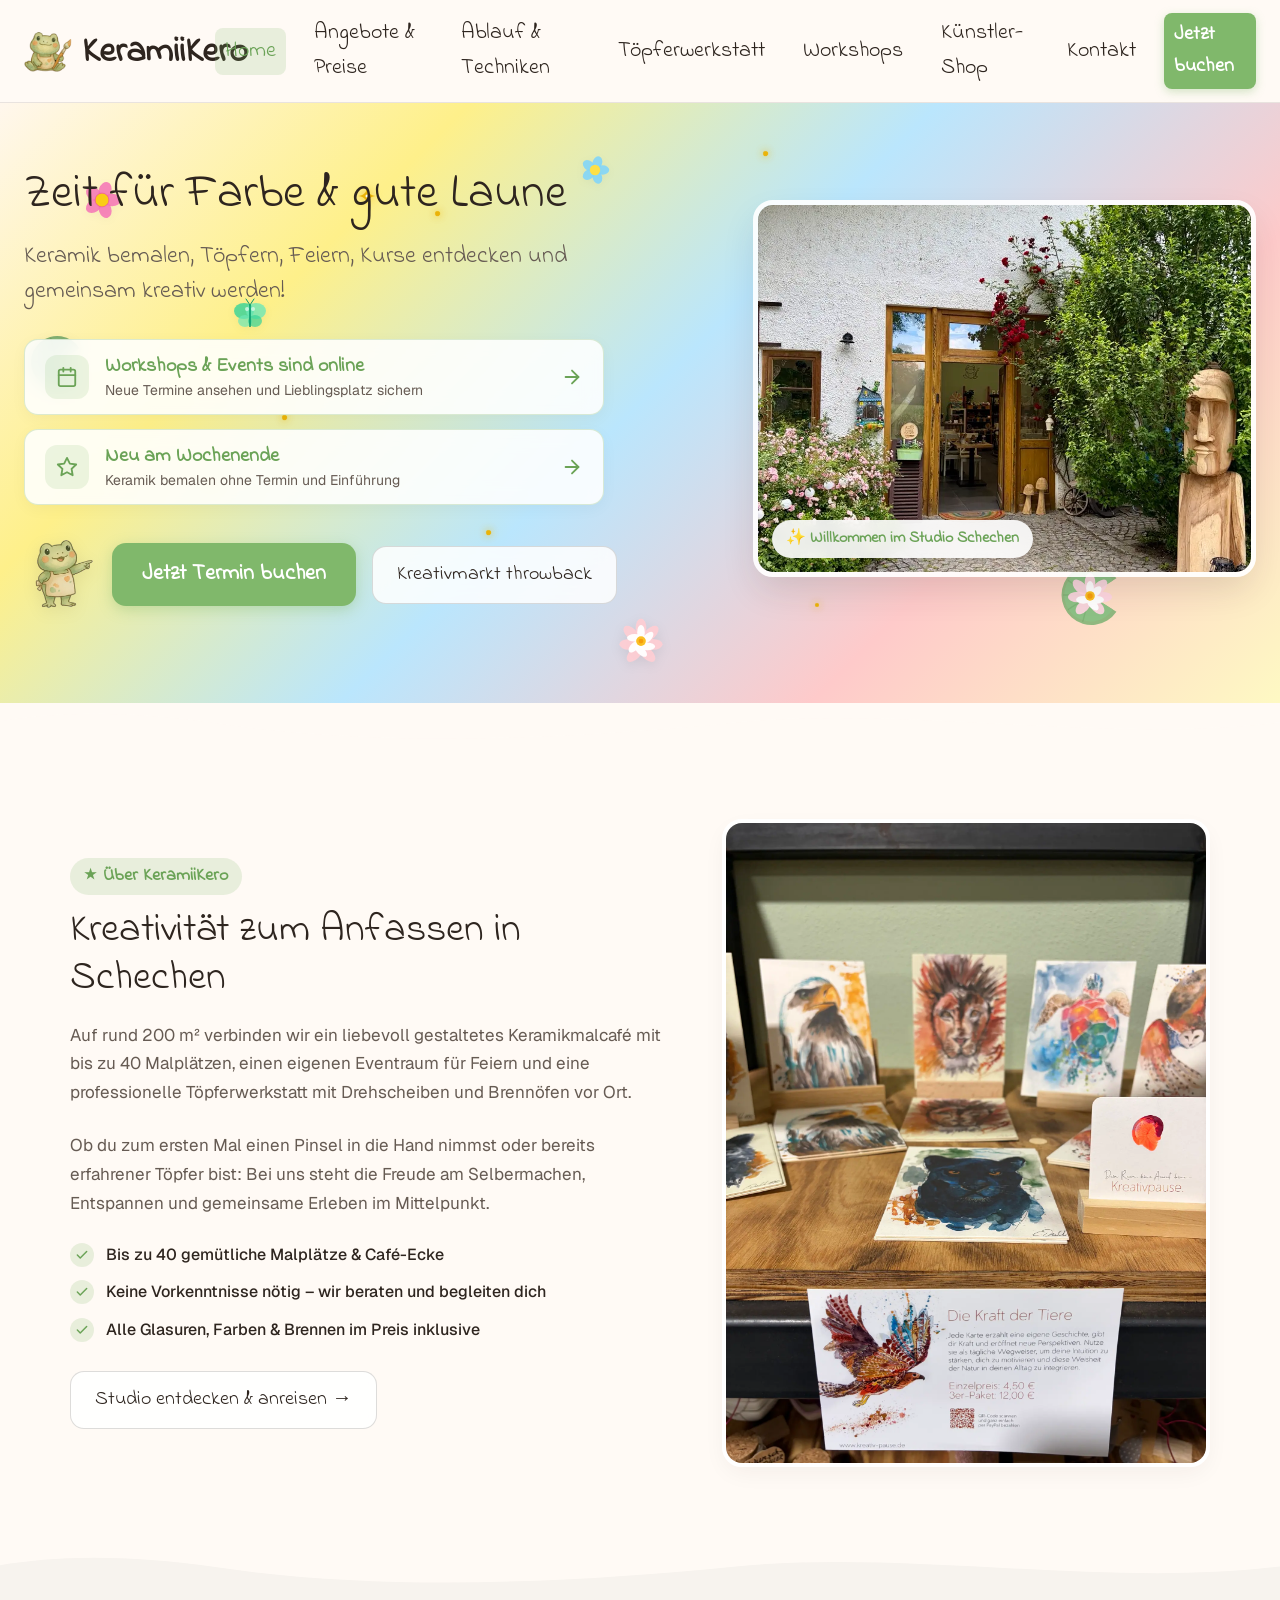
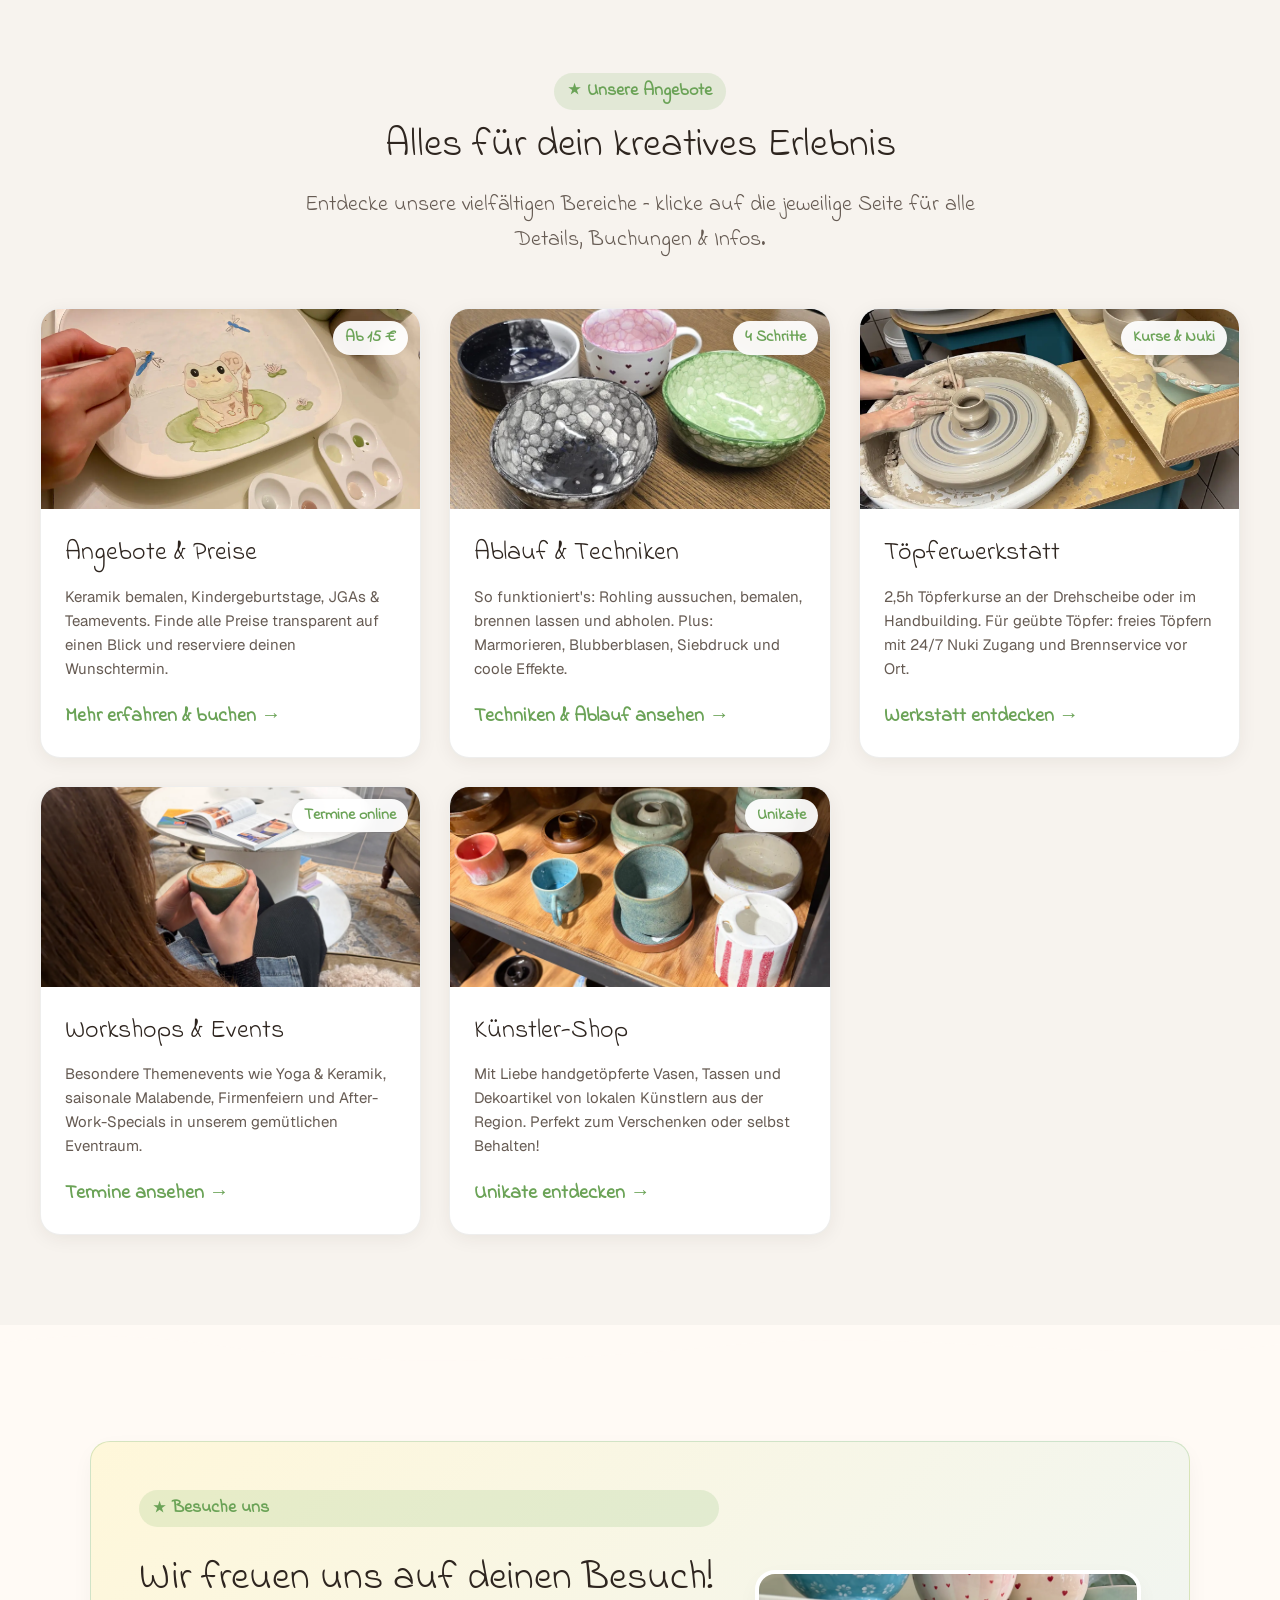
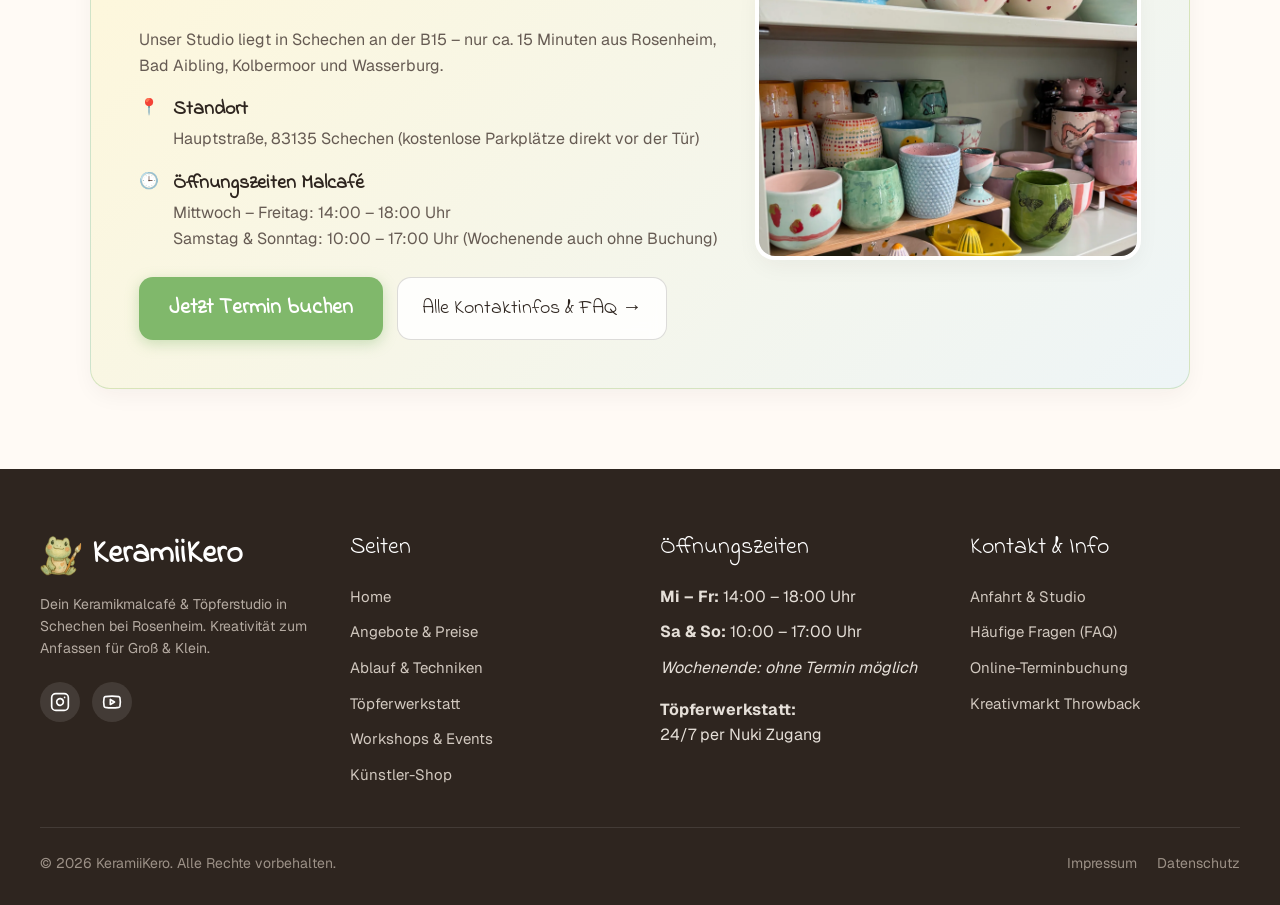
==== index.html @ 147d9516 "Initial KeramiiKero website" ====
<!DOCTYPE html>
<html lang="de">

<head>
    <meta charset="UTF-8">
    <meta name="viewport" content="width=device-width, initial-scale=1.0">
    <meta name="description"
        content="KeramiiKero in Schechen bei Rosenheim - Dein kreatives Keramikmalcafé & Töpferstudio. Keramik bemalen, Töpferkurse an der Drehscheibe, Feiern und Workshops.">
    <title>KeramiiKero | Keramik bemalen & Töpfern in Schechen</title>
    <link rel="stylesheet" href="css/keramiikero.css">
    <link rel="icon" href="images/kero-logo-final.webp" type="image/webp">
</head>

<body>

    <!-- ================================================================= -->
    <!-- HEADER / NAVIGATION                                               -->
    <!-- ================================================================= -->
    <header>
        <nav class="nav-container">
            <a href="index.html" class="nav-logo" aria-label="KeramiiKero Startseite">
                <img src="images/logo.png" alt="KeramiiKero Frosch Logo">
                <span>KeramiiKero</span>
            </a>

            <div class="nav-links">
                <a href="index.html" class="active">Home</a>
                <a href="angebote-preise.html">Angebote & Preise</a>
                <a href="ablauf-techniken.html">Ablauf & Techniken</a>
                <a href="toepferwerkstatt.html">Töpferwerkstatt</a>
                <a href="workshops-events.html">Workshops</a>
                <a href="kuenstler-shop.html">Künstler-Shop</a>
                <a href="kontakt.html">Kontakt</a>
                <a href="https://www.etermin.net/keramiikero" target="_blank" rel="noopener noreferrer"
                    class="nav-cta">Jetzt buchen</a>
            </div>

            <button class="menu-button" aria-label="Menü öffnen" aria-expanded="false">
                <span></span>
                <span></span>
                <span></span>
            </button>
        </nav>

        <div class="mobile-menu" aria-label="Mobiles Navigationsmenü">
            <a href="index.html" class="active">Home</a>
            <a href="angebote-preise.html">Angebote & Preise</a>
            <a href="ablauf-techniken.html">Ablauf & Techniken</a>
            <a href="toepferwerkstatt.html">Töpferwerkstatt</a>
            <a href="workshops-events.html">Workshops & Events</a>
            <a href="kuenstler-shop.html">Künstler-Shop</a>
            <a href="kontakt.html">Kontakt & FAQ</a>
            <a href="https://www.etermin.net/keramiikero" target="_blank" rel="noopener noreferrer" class="nav-cta"
                style="text-align: center; margin-top: 8px;">Jetzt Termin buchen</a>
        </div>
    </header>

    <main>
        <!-- ============================================================= -->
        <!-- HERO SECTION                                                  -->
        <!-- ============================================================= -->
        <section class="hero">

            <!-- Decorative Floating Elements (Parallax Motion on Scroll) -->
            <div class="hero-decoration" aria-hidden="true">

                <!-- 1. Authentic 5-Petal Pastel Flowers -->
                <svg class="hero-deco-item hero-flower flower-pink" viewBox="0 0 40 40" data-speed="0.12"
                    data-rotate="0.08" data-drift="0.03">
                    <g>
                        <ellipse cx="28" cy="20" rx="7" ry="5" fill="#f472b6" opacity="0.85"
                            transform="rotate(0 28 20)" />
                        <ellipse cx="22.47" cy="27.61" rx="7" ry="5" fill="#f472b6" opacity="0.85"
                            transform="rotate(72 22.47 27.61)" />
                        <ellipse cx="13.53" cy="24.70" rx="7" ry="5" fill="#f472b6" opacity="0.85"
                            transform="rotate(144 13.53 24.70)" />
                        <ellipse cx="13.53" cy="15.30" rx="7" ry="5" fill="#f472b6" opacity="0.85"
                            transform="rotate(216 13.53 15.30)" />
                        <ellipse cx="22.47" cy="12.39" rx="7" ry="5" fill="#f472b6" opacity="0.85"
                            transform="rotate(288 22.47 12.39)" />
                    </g>
                    <circle cx="20" cy="20" r="5.5" fill="#facc15" />
                    <circle cx="20" cy="20" r="5.5" fill="none" stroke="#ec4899" stroke-width="0.8" opacity="0.6" />
                </svg>

                <svg class="hero-deco-item hero-flower flower-lavender" viewBox="0 0 40 40" data-speed="-0.09"
                    data-rotate="-0.07" data-drift="-0.02">
                    <g>
                        <ellipse cx="28" cy="20" rx="7" ry="5" fill="#a78bfa" opacity="0.85"
                            transform="rotate(0 28 20)" />
                        <ellipse cx="22.47" cy="27.61" rx="7" ry="5" fill="#a78bfa" opacity="0.85"
                            transform="rotate(72 22.47 27.61)" />
                        <ellipse cx="13.53" cy="24.70" rx="7" ry="5" fill="#a78bfa" opacity="0.85"
                            transform="rotate(144 13.53 24.70)" />
                        <ellipse cx="13.53" cy="15.30" rx="7" ry="5" fill="#a78bfa" opacity="0.85"
                            transform="rotate(216 13.53 15.30)" />
                        <ellipse cx="22.47" cy="12.39" rx="7" ry="5" fill="#a78bfa" opacity="0.85"
                            transform="rotate(288 22.47 12.39)" />
                    </g>
                    <circle cx="20" cy="20" r="5.5" fill="#fbbf24" />
                    <circle cx="20" cy="20" r="5.5" fill="none" stroke="#8b5cf6" stroke-width="0.8" opacity="0.5" />
                </svg>

                <svg class="hero-deco-item hero-flower flower-yellow" viewBox="0 0 40 40" data-speed="0.15"
                    data-rotate="0.09" data-drift="0.02">
                    <g>
                        <ellipse cx="28" cy="20" rx="7" ry="5" fill="#fbbf24" opacity="0.85"
                            transform="rotate(0 28 20)" />
                        <ellipse cx="22.47" cy="27.61" rx="7" ry="5" fill="#fbbf24" opacity="0.85"
                            transform="rotate(72 22.47 27.61)" />
                        <ellipse cx="13.53" cy="24.70" rx="7" ry="5" fill="#fbbf24" opacity="0.85"
                            transform="rotate(144 13.53 24.70)" />
                        <ellipse cx="13.53" cy="15.30" rx="7" ry="5" fill="#fbbf24" opacity="0.85"
                            transform="rotate(216 13.53 15.30)" />
                        <ellipse cx="22.47" cy="12.39" rx="7" ry="5" fill="#fbbf24" opacity="0.85"
                            transform="rotate(288 22.47 12.39)" />
                    </g>
                    <circle cx="20" cy="20" r="5.5" fill="#ef4444" />
                    <circle cx="20" cy="20" r="5.5" fill="none" stroke="#f59e0b" stroke-width="0.8" opacity="0.5" />
                </svg>

                <svg class="hero-deco-item hero-flower flower-rose" viewBox="0 0 40 40" data-speed="-0.06"
                    data-rotate="-0.04" data-drift="-0.03">
                    <g>
                        <ellipse cx="28" cy="20" rx="7" ry="5" fill="#fb7185" opacity="0.85"
                            transform="rotate(0 28 20)" />
                        <ellipse cx="22.47" cy="27.61" rx="7" ry="5" fill="#fb7185" opacity="0.85"
                            transform="rotate(72 22.47 27.61)" />
                        <ellipse cx="13.53" cy="24.70" rx="7" ry="5" fill="#fb7185" opacity="0.85"
                            transform="rotate(144 13.53 24.70)" />
                        <ellipse cx="13.53" cy="15.30" rx="7" ry="5" fill="#fb7185" opacity="0.85"
                            transform="rotate(216 13.53 15.30)" />
                        <ellipse cx="22.47" cy="12.39" rx="7" ry="5" fill="#fb7185" opacity="0.85"
                            transform="rotate(288 22.47 12.39)" />
                    </g>
                    <circle cx="20" cy="20" r="5.5" fill="#facc15" />
                    <circle cx="20" cy="20" r="5.5" fill="none" stroke="#e11d48" stroke-width="0.8" opacity="0.5" />
                </svg>

                <svg class="hero-deco-item hero-flower flower-blue" viewBox="0 0 40 40" data-speed="0.10"
                    data-rotate="0.05" data-drift="0.01">
                    <g>
                        <ellipse cx="28" cy="20" rx="7" ry="5" fill="#7dd3fc" opacity="0.85"
                            transform="rotate(0 28 20)" />
                        <ellipse cx="22.47" cy="27.61" rx="7" ry="5" fill="#7dd3fc" opacity="0.85"
                            transform="rotate(72 22.47 27.61)" />
                        <ellipse cx="13.53" cy="24.70" rx="7" ry="5" fill="#7dd3fc" opacity="0.85"
                            transform="rotate(144 13.53 24.70)" />
                        <ellipse cx="13.53" cy="15.30" rx="7" ry="5" fill="#7dd3fc" opacity="0.85"
                            transform="rotate(216 13.53 15.30)" />
                        <ellipse cx="22.47" cy="12.39" rx="7" ry="5" fill="#7dd3fc" opacity="0.85"
                            transform="rotate(288 22.47 12.39)" />
                    </g>
                    <circle cx="20" cy="20" r="5.5" fill="#fde047" />
                </svg>

                <!-- 2. Water Lilies (Seerosen & Lily Pads) -->
                <!-- Waterlily 1: Blooming Water Lily with Pad (Bottom Right) -->
                <div class="hero-deco-item waterlily-combo waterlily-1" data-speed="0.08" data-rotate="0.04"
                    data-drift="0.03">
                    <svg viewBox="0 0 60 60" style="width: 100%; height: 100%;">
                        <!-- Lily Pad -->
                        <path d="M 30 30 L 52 16 A 25 25 0 1 0 52 44 Z" fill="#78b070" opacity="0.82" />
                        <path d="M 30 30 L 49 18 A 22 22 0 1 0 49 42 Z" fill="#8ec286" opacity="0.95" />
                        <path d="M 30 30 L 12 18 M 30 30 L 8 30 M 30 30 L 12 42 M 30 30 L 24 52 M 30 30 L 24 8"
                            stroke="#689e60" stroke-width="1.2" stroke-linecap="round" opacity="0.35" />
                        <!-- Lotus Water Lily Flower on top -->
                        <g transform="translate(6, 6) scale(0.8)">
                            <ellipse cx="30" cy="17" rx="5.5" ry="10" fill="#ffd6e3" opacity="0.92" />
                            <ellipse cx="40" cy="22" rx="5.5" ry="10" fill="#ffd6e3" opacity="0.92"
                                transform="rotate(45 40 22)" />
                            <ellipse cx="43" cy="32" rx="5.5" ry="10" fill="#ffd6e3" opacity="0.92"
                                transform="rotate(90 43 32)" />
                            <ellipse cx="37" cy="42" rx="5.5" ry="10" fill="#ffd6e3" opacity="0.92"
                                transform="rotate(135 37 42)" />
                            <ellipse cx="23" cy="42" rx="5.5" ry="10" fill="#ffd6e3" opacity="0.92"
                                transform="rotate(225 23 42)" />
                            <ellipse cx="17" cy="32" rx="5.5" ry="10" fill="#ffd6e3" opacity="0.92"
                                transform="rotate(270 17 32)" />
                            <ellipse cx="20" cy="22" rx="5.5" ry="10" fill="#ffd6e3" opacity="0.92"
                                transform="rotate(315 20 22)" />
                            <!-- Inner Petals -->
                            <ellipse cx="30" cy="23" rx="4" ry="7.5" fill="#ffffff" opacity="0.98" />
                            <ellipse cx="36" cy="27" rx="4" ry="7.5" fill="#ffffff" opacity="0.98"
                                transform="rotate(45 36 27)" />
                            <ellipse cx="37" cy="35" rx="4" ry="7.5" fill="#ffffff" opacity="0.98"
                                transform="rotate(90 37 35)" />
                            <ellipse cx="33" cy="40" rx="4" ry="7.5" fill="#ffffff" opacity="0.98"
                                transform="rotate(135 33 40)" />
                            <ellipse cx="23" cy="35" rx="4" ry="7.5" fill="#ffffff" opacity="0.98"
                                transform="rotate(270 23 35)" />
                            <!-- Center Golden Carpel -->
                            <circle cx="30" cy="31" r="5" fill="#fbbf24" />
                            <circle cx="30" cy="31" r="2.8" fill="#f59e0b" />
                        </g>
                    </svg>
                </div>

                <!-- Waterlily 2: Floating Lily Pad on Left Edge -->
                <div class="hero-deco-item hero-waterlily-pad waterlily-2" data-speed="-0.07" data-rotate="-0.05"
                    data-drift="-0.03">
                    <svg viewBox="0 0 50 50" style="width: 100%; height: 100%;">
                        <path d="M 25 25 L 43 14 A 21 21 0 1 0 43 36 Z" fill="#6da365" opacity="0.85" />
                        <path d="M 25 25 L 41 15.5 A 19 19 0 1 0 41 34.5 Z" fill="#88bd80" opacity="0.95" />
                        <path d="M 25 25 L 10 15 M 25 25 L 6 25 M 25 25 L 10 35 M 25 25 L 20 44 M 25 25 L 20 6"
                            stroke="#52834b" stroke-width="1.2" stroke-linecap="round" opacity="0.35" />
                        <!-- Tiny pink bud resting on pad -->
                        <circle cx="21" cy="25" r="4" fill="#ffd6e3" />
                        <circle cx="21" cy="25" r="2" fill="#fbbf24" />
                    </svg>
                </div>

                <!-- Waterlily 3: Blooming Water Lily Blossom Center Bottom -->
                <div class="hero-deco-item hero-waterlily-flower waterlily-3" data-speed="0.14" data-rotate="0.06"
                    data-drift="0.02">
                    <svg viewBox="0 0 50 50" style="width: 100%; height: 100%;">
                        <ellipse cx="25" cy="14" rx="5" ry="9" fill="#fecdd3" opacity="0.92" />
                        <ellipse cx="34" cy="19" rx="5" ry="9" fill="#fecdd3" opacity="0.92"
                            transform="rotate(45 34 19)" />
                        <ellipse cx="36" cy="29" rx="5" ry="9" fill="#fecdd3" opacity="0.92"
                            transform="rotate(90 36 29)" />
                        <ellipse cx="31" cy="38" rx="5" ry="9" fill="#fecdd3" opacity="0.92"
                            transform="rotate(135 31 38)" />
                        <ellipse cx="19" cy="38" rx="5" ry="9" fill="#fecdd3" opacity="0.92"
                            transform="rotate(225 19 38)" />
                        <ellipse cx="14" cy="29" rx="5" ry="9" fill="#fecdd3" opacity="0.92"
                            transform="rotate(270 14 29)" />
                        <ellipse cx="16" cy="19" rx="5" ry="9" fill="#fecdd3" opacity="0.92"
                            transform="rotate(315 16 19)" />
                        <ellipse cx="25" cy="18" rx="3.5" ry="7" fill="#ffffff" opacity="0.96" />
                        <ellipse cx="31" cy="23" rx="3.5" ry="7" fill="#ffffff" opacity="0.96"
                            transform="rotate(45 31 23)" />
                        <ellipse cx="31" cy="31" rx="3.5" ry="7" fill="#ffffff" opacity="0.96"
                            transform="rotate(90 31 31)" />
                        <ellipse cx="25" cy="35" rx="3.5" ry="7" fill="#ffffff" opacity="0.96"
                            transform="rotate(135 25 35)" />
                        <ellipse cx="19" cy="31" rx="3.5" ry="7" fill="#ffffff" opacity="0.96"
                            transform="rotate(225 19 31)" />
                        <ellipse cx="19" cy="23" rx="3.5" ry="7" fill="#ffffff" opacity="0.96"
                            transform="rotate(270 19 23)" />
                        <circle cx="25" cy="26" r="4.5" fill="#fbbf24" />
                        <circle cx="25" cy="26" r="2.2" fill="#f59e0b" />
                    </svg>
                </div>

                <!-- 3. Fine Golden Fairy Dust (✦ Sparkle Stars & Glowing Motes) -->
                <svg class="hero-deco-item fairy-star star-1" viewBox="0 0 24 24" data-speed="0.18" data-rotate="0.12">
                    <path d="M12 0 C12 7 17 12 24 12 C17 12 12 17 12 24 C12 17 7 12 0 12 C7 12 12 7 12 0 Z"
                        fill="#eab308" />
                    <circle cx="12" cy="12" r="2" fill="#fffef0" />
                </svg>

                <svg class="hero-deco-item fairy-star star-2" viewBox="0 0 24 24" data-speed="-0.11"
                    data-rotate="-0.08">
                    <path d="M12 0 C12 7 17 12 24 12 C17 12 12 17 12 24 C12 17 7 12 0 12 C7 12 12 7 12 0 Z"
                        fill="#facc15" />
                    <circle cx="12" cy="12" r="1.8" fill="#fffef0" />
                </svg>

                <svg class="hero-deco-item fairy-star star-3" viewBox="0 0 24 24" data-speed="0.14" data-rotate="0.09">
                    <path d="M12 0 C12 7 17 12 24 12 C17 12 12 17 12 24 C12 17 7 12 0 12 C7 12 12 7 12 0 Z"
                        fill="#eab308" />
                    <circle cx="12" cy="12" r="2" fill="#fffef0" />
                </svg>

                <svg class="hero-deco-item fairy-star star-4" viewBox="0 0 24 24" data-speed="-0.15" data-rotate="-0.1">
                    <path d="M12 0 C12 7 17 12 24 12 C17 12 12 17 12 24 C12 17 7 12 0 12 C7 12 12 7 12 0 Z"
                        fill="#fbbf24" />
                    <circle cx="12" cy="12" r="2" fill="#fffef0" />
                </svg>

                <div class="hero-deco-item fairy-mote mote-1" data-speed="0.22" data-drift="0.04"></div>
                <div class="hero-deco-item fairy-mote mote-2" data-speed="-0.16" data-drift="-0.03"></div>
                <div class="hero-deco-item fairy-mote mote-3" data-speed="0.18" data-drift="0.02"></div>
                <div class="hero-deco-item fairy-mote mote-4" data-speed="-0.12" data-drift="-0.04"></div>
                <div class="hero-deco-item fairy-mote mote-5" data-speed="0.20" data-drift="0.03"></div>
                <div class="hero-deco-item fairy-mote mote-6" data-speed="-0.14" data-drift="-0.02"></div>

                <!-- 4. Fluttering Butterflies -->
                <svg class="hero-deco-item hero-butterfly butterfly-mint" viewBox="0 0 40 40" data-speed="-0.08"
                    data-rotate="-0.06" data-drift="-0.04">
                    <ellipse cx="14" cy="16" rx="10" ry="8" fill="#34d399" opacity="0.8" />
                    <ellipse cx="26" cy="16" rx="10" ry="8" fill="#6ee7b7" opacity="0.8" />
                    <ellipse cx="15" cy="26" rx="7" ry="6" fill="#6ee7b7" opacity="0.7" />
                    <ellipse cx="25" cy="26" rx="7" ry="6" fill="#34d399" opacity="0.7" />
                    <line x1="20" y1="10" x2="20" y2="32" stroke="#059669" stroke-width="1.5" />
                    <circle cx="17" cy="14" r="2" fill="white" opacity="0.6" />
                    <circle cx="23" cy="14" r="2" fill="white" opacity="0.6" />
                    <line x1="20" y1="10" x2="16" y2="4" stroke="#059669" stroke-width="1" stroke-linecap="round" />
                    <line x1="20" y1="10" x2="24" y2="4" stroke="#059669" stroke-width="1" stroke-linecap="round" />
                </svg>

                <svg class="hero-deco-item hero-butterfly butterfly-purple" viewBox="0 0 40 40" data-speed="0.11"
                    data-rotate="0.07" data-drift="0.03">
                    <ellipse cx="14" cy="16" rx="10" ry="8" fill="#a78bfa" opacity="0.8" />
                    <ellipse cx="26" cy="16" rx="10" ry="8" fill="#c4b5fd" opacity="0.8" />
                    <ellipse cx="15" cy="26" rx="7" ry="6" fill="#c4b5fd" opacity="0.7" />
                    <ellipse cx="25" cy="26" rx="7" ry="6" fill="#a78bfa" opacity="0.7" />
                    <line x1="20" y1="10" x2="20" y2="32" stroke="#7c3aed" stroke-width="1.5" />
                    <circle cx="17" cy="14" r="2" fill="white" opacity="0.6" />
                    <circle cx="23" cy="14" r="2" fill="white" opacity="0.6" />
                    <line x1="20" y1="10" x2="16" y2="4" stroke="#7c3aed" stroke-width="1" stroke-linecap="round" />
                    <line x1="20" y1="10" x2="24" y2="4" stroke="#7c3aed" stroke-width="1" stroke-linecap="round" />
                </svg>

            </div>

            <!-- Hero Main Content Grid -->
            <div class="hero-container">
                <div class="hero-grid">

                    <!-- Left Column: Text, Cards, Buttons & Kero Mascot -->
                    <div class="hero-content">
                        <h1 class="hero-title">Zeit für Farbe & gute Laune</h1>

                        <p class="hero-subtitle">
                            Keramik bemalen, Töpfern, Feiern, Kurse entdecken
                            und gemeinsam kreativ werden!
                        </p>

                        <!-- Two Info Cards -->
                        <div class="hero-cards">
                            <a href="workshops-events.html" class="hero-info-card">
                                <span class="hero-info-icon">
                                    <svg viewBox="0 0 24 24" fill="none" stroke="currentColor" stroke-width="2"
                                        stroke-linecap="round" stroke-linejoin="round">
                                        <rect x="3" y="4" width="18" height="18" rx="2" ry="2"></rect>
                                        <line x1="16" y1="2" x2="16" y2="6"></line>
                                        <line x1="8" y1="2" x2="8" y2="6"></line>
                                        <line x1="3" y1="10" x2="21" y2="10"></line>
                                    </svg>
                                </span>
                                <span class="hero-info-text">
                                    <strong>Workshops & Events sind online</strong>
                                    <small>Neue Termine ansehen und Lieblingsplatz sichern</small>
                                </span>
                                <span class="hero-info-arrow">
                                    <svg viewBox="0 0 24 24" fill="none" stroke="currentColor" stroke-width="2"
                                        stroke-linecap="round" stroke-linejoin="round">
                                        <line x1="5" y1="12" x2="19" y2="12"></line>
                                        <polyline points="12 5 19 12 12 19"></polyline>
                                    </svg>
                                </span>
                            </a>

                            <a href="angebote-preise.html" class="hero-info-card">
                                <span class="hero-info-icon">
                                    <svg viewBox="0 0 24 24" fill="none" stroke="currentColor" stroke-width="2"
                                        stroke-linecap="round" stroke-linejoin="round">
                                        <path
                                            d="M12 2l3.09 6.26L22 9.27l-5 4.87 1.18 6.88L12 17.77l-6.18 3.25L7 14.14 2 9.27l6.91-1.01L12 2z">
                                        </path>
                                    </svg>
                                </span>
                                <span class="hero-info-text">
                                    <strong>Neu am Wochenende</strong>
                                    <small>Keramik bemalen ohne Termin und Einführung</small>
                                </span>
                                <span class="hero-info-arrow">
                                    <svg viewBox="0 0 24 24" fill="none" stroke="currentColor" stroke-width="2"
                                        stroke-linecap="round" stroke-linejoin="round">
                                        <line x1="5" y1="12" x2="19" y2="12"></line>
                                        <polyline points="12 5 19 12 12 19"></polyline>
                                    </svg>
                                </span>
                            </a>
                        </div>

                        <!-- Action Buttons & Interactive Mascot -->
                        <div class="hero-actions">
                            <div class="mascot-container" title="Klick mich!">
                                <div class="speech-bubble">Quak! Schön, dass du da bist! 🐸</div>
                                <img src="images/kerostehend.webp" alt="Kero das Frosch Maskottchen" class="mascot-img">
                            </div>

                            <a href="https://www.etermin.net/keramiikero" target="_blank" rel="noopener noreferrer"
                                class="btn-primary">
                                Jetzt Termin buchen
                            </a>

                            <a href="kreativmarkt-throwback.html" class="btn-secondary">
                                Kreativmarkt throwback
                            </a>
                        </div>
                    </div>

                    <!-- Right Column (Desktop): Smooth Rotating Studio Slideshow -->
                    <div class="hero-carousel-wrap">
                        <div class="carousel-frame">
                            <div class="carousel-slide active">
                                <img src="images/newschechen-img-2327.webp" alt="KeramiiKero Malcafé Studio">
                            </div>
                            <div class="carousel-slide">
                                <img src="images/DSC00108.webp" alt="Keramiken bemalen bei KeramiiKero">
                            </div>
                            <div class="carousel-slide">
                                <img src="images/IMG_1897.webp" alt="Kreative Farbpalette und Pinsel">
                            </div>
                            <div class="carousel-slide">
                                <img src="images/IMG_1152.webp" alt="Töpferkurse an der Drehscheibe">
                            </div>
                            <div class="carousel-slide">
                                <img src="images/newschechen-img-2313.webp" alt="Gemütliche Plätze im Studio">
                            </div>
                            <div class="carousel-slide">
                                <img src="images/IMG_1597.webp" alt="Handgemachte Keramikstücke">
                            </div>
                            <div class="carousel-slide">
                                <img src="images/IMG_1200.webp" alt="Bunte Keramikteller und Schalen">
                            </div>
                            <div class="carousel-badge">✨ Willkommen im Studio Schechen</div>
                        </div>
                    </div>

                </div>
            </div>
        </section>

        <!-- Smooth Wave Divider -->
        <svg class="wave-divider" viewBox="0 0 1200 80" preserveAspectRatio="none" aria-hidden="true">
            <path d="M0,32 C48,18 112,12 205,36 C360,76 530,62 690,34 C850,6 1040,70 1200,34 V80 H0 Z" fill="#fffaf5">
            </path>
        </svg>

        <!-- ============================================================= -->
        <!-- ÜBER UNS SECTION (SHORT, WARM, NOT OVERWHELMING)               -->
        <!-- ============================================================= -->
        <section class="about-section">
            <div class="about-container">
                <div class="about-text-content">
                    <span class="section-tag">Über KeramiiKero</span>
                    <h2 class="section-title">Kreativität zum Anfassen in Schechen</h2>
                    <p class="about-text">
                        Auf rund 200 m² verbinden wir ein liebevoll gestaltetes Keramikmalcafé mit bis zu 40 Malplätzen,
                        einen eigenen Eventraum für Feiern und eine professionelle Töpferwerkstatt mit Drehscheiben und
                        Brennöfen vor Ort.
                    </p>
                    <p class="about-text">
                        Ob du zum ersten Mal einen Pinsel in die Hand nimmst oder bereits erfahrener Töpfer bist: Bei
                        uns steht die Freude am Selbermachen, Entspannen und gemeinsame Erleben im Mittelpunkt.
                    </p>

                    <div class="about-highlights">
                        <div class="about-highlight-item">
                            <span class="highlight-icon">
                                <svg viewBox="0 0 24 24" fill="none" stroke="currentColor" stroke-width="2.5"
                                    stroke-linecap="round" stroke-linejoin="round">
                                    <polyline points="20 6 9 17 4 12"></polyline>
                                </svg>
                            </span>
                            <span>Bis zu 40 gemütliche Malplätze & Café-Ecke</span>
                        </div>
                        <div class="about-highlight-item">
                            <span class="highlight-icon">
                                <svg viewBox="0 0 24 24" fill="none" stroke="currentColor" stroke-width="2.5"
                                    stroke-linecap="round" stroke-linejoin="round">
                                    <polyline points="20 6 9 17 4 12"></polyline>
                                </svg>
                            </span>
                            <span>Keine Vorkenntnisse nötig – wir beraten und begleiten dich</span>
                        </div>
                        <div class="about-highlight-item">
                            <span class="highlight-icon">
                                <svg viewBox="0 0 24 24" fill="none" stroke="currentColor" stroke-width="2.5"
                                    stroke-linecap="round" stroke-linejoin="round">
                                    <polyline points="20 6 9 17 4 12"></polyline>
                                </svg>
                            </span>
                            <span>Alle Glasuren, Farben & Brennen im Preis inklusive</span>
                        </div>
                    </div>

                    <a href="kontakt.html" class="btn-secondary">
                        Studio entdecken & anreisen →
                    </a>
                </div>

                <div class="about-image-wrap">
                    <img src="images/about-neueroeffnung-IMG_0985.webp" alt="KeramiiKero Studio Innenansicht">
                </div>
            </div>
        </section>

        <!-- Smooth Wave Divider -->
        <svg class="wave-divider" viewBox="0 0 1200 80" preserveAspectRatio="none" aria-hidden="true">
            <path d="M0,32 C48,18 112,12 205,36 C360,76 530,62 690,34 C850,6 1040,70 1200,34 V80 H0 Z" fill="#f7f3ee">
            </path>
        </svg>

        <!-- ============================================================= -->
        <!-- TOPIC PREVIEWS GRID ("THEMEN ENTDECKEN")                      -->
        <!-- ============================================================= -->
        <section class="previews-section">
            <div class="previews-container">
                <div class="section-header-center">
                    <span class="section-tag">Unsere Angebote</span>
                    <h2 class="section-title">Alles für dein kreatives Erlebnis</h2>
                    <p class="section-desc">Entdecke unsere vielfältigen Bereiche – klicke auf die jeweilige Seite für
                        alle Details, Buchungen & Infos.</p>
                </div>

                <div class="previews-grid">

                    <!-- Preview Card 1: Angebote & Preise -->
                    <a href="angebote-preise.html" class="preview-card">
                        <div class="preview-card-img-wrap">
                            <img src="images/IMG_9469.webp" alt="Keramik bemalen Angebot">
                            <span class="preview-card-badge">Ab 15 €</span>
                        </div>
                        <div class="preview-card-body">
                            <h3 class="preview-card-title">Angebote & Preise</h3>
                            <p class="preview-card-text">
                                Keramik bemalen, Kindergeburtstage, JGAs & Teamevents. Finde alle Preise transparent auf
                                einen Blick und reserviere deinen Wunschtermin.
                            </p>
                            <span class="preview-card-link">Mehr erfahren & buchen →</span>
                        </div>
                    </a>

                    <!-- Preview Card 2: Ablauf & Techniken -->
                    <a href="ablauf-techniken.html" class="preview-card">
                        <div class="preview-card-img-wrap">
                            <img src="images/mt-blubber.webp" alt="Maltechniken wie Blubberblasen">
                            <span class="preview-card-badge">4 Schritte</span>
                        </div>
                        <div class="preview-card-body">
                            <h3 class="preview-card-title">Ablauf & Techniken</h3>
                            <p class="preview-card-text">
                                So funktioniert's: Rohling aussuchen, bemalen, brennen lassen und abholen. Plus:
                                Marmorieren, Blubberblasen, Siebdruck und coole Effekte.
                            </p>
                            <span class="preview-card-link">Techniken & Ablauf ansehen →</span>
                        </div>
                    </a>

                    <!-- Preview Card 3: Töpferwerkstatt -->
                    <a href="toepferwerkstatt.html" class="preview-card">
                        <div class="preview-card-img-wrap">
                            <img src="images/IMG_9630-min.webp" alt="Töpferwerkstatt und Drehscheiben">
                            <span class="preview-card-badge">Kurse & Nuki</span>
                        </div>
                        <div class="preview-card-body">
                            <h3 class="preview-card-title">Töpferwerkstatt</h3>
                            <p class="preview-card-text">
                                2,5h Töpferkurse an der Drehscheibe oder im Handbuilding. Für geübte Töpfer: freies
                                Töpfern mit 24/7 Nuki Zugang und Brennservice vor Ort.
                            </p>
                            <span class="preview-card-link">Werkstatt entdecken →</span>
                        </div>
                    </a>

                    <!-- Preview Card 4: Workshops & Events -->
                    <a href="workshops-events.html" class="preview-card">
                        <div class="preview-card-img-wrap">
                            <img src="images/IMG_1713.webp" alt="Spezielle Workshops und Events">
                            <span class="preview-card-badge">Termine online</span>
                        </div>
                        <div class="preview-card-body">
                            <h3 class="preview-card-title">Workshops & Events</h3>
                            <p class="preview-card-text">
                                Besondere Themenevents wie Yoga & Keramik, saisonale Malabende, Firmenfeiern und
                                After-Work-Specials in unserem gemütlichen Eventraum.
                            </p>
                            <span class="preview-card-link">Termine ansehen →</span>
                        </div>
                    </a>

                    <!-- Preview Card 5: Künstler-Shop -->
                    <a href="kuenstler-shop.html" class="preview-card">
                        <div class="preview-card-img-wrap">
                            <img src="images/artistshop-neueroeffnung-IMG_0990.webp"
                                alt="Handgemachte Keramik im Künstler-Shop">
                            <span class="preview-card-badge">Unikate</span>
                        </div>
                        <div class="preview-card-body">
                            <h3 class="preview-card-title">Künstler-Shop</h3>
                            <p class="preview-card-text">
                                Mit Liebe handgetöpferte Vasen, Tassen und Dekoartikel von lokalen Künstlern aus der
                                Region. Perfekt zum Verschenken oder selbst Behalten!
                            </p>
                            <span class="preview-card-link">Unikate entdecken →</span>
                        </div>
                    </a>

                </div>
            </div>
        </section>

        <!-- Smooth Wave Divider -->
        <svg class="wave-divider" viewBox="0 0 1200 80" preserveAspectRatio="none" aria-hidden="true">
            <path d="M0,32 C48,18 112,12 205,36 C360,76 530,62 690,34 C850,6 1040,70 1200,34 V80 H0 Z" fill="#fffaf5">
            </path>
        </svg>

        <!-- ============================================================= -->
        <!-- KONTAKT & BESUCH PREVIEW                                      -->
        <!-- ============================================================= -->
        <section class="contact-preview-section">
            <div class="contact-preview-card">
                <div class="contact-preview-info">
                    <span class="section-tag">Besuche uns</span>
                    <h2 class="section-title" style="margin-bottom: 8px;">Wir freuen uns auf deinen Besuch!</h2>
                    <p style="color: var(--color-text-muted); font-size: 16px;">
                        Unser Studio liegt in Schechen an der B15 – nur ca. 15 Minuten aus Rosenheim, Bad Aibling,
                        Kolbermoor und Wasserburg.
                    </p>

                    <div class="contact-info-row">
                        <span>📍</span>
                        <div>
                            <strong>Standort</strong>
                            <p>Hauptstraße, 83135 Schechen (kostenlose Parkplätze direkt vor der Tür)</p>
                        </div>
                    </div>

                    <div class="contact-info-row">
                        <span>🕒</span>
                        <div>
                            <strong>Öffnungszeiten Malcafé</strong>
                            <p>Mittwoch – Freitag: 14:00 – 18:00 Uhr<br>Samstag & Sonntag: 10:00 – 17:00 Uhr (Wochenende
                                auch ohne Buchung)</p>
                        </div>
                    </div>

                    <div class="contact-preview-actions">
                        <a href="https://www.etermin.net/keramiikero" target="_blank" rel="noopener noreferrer"
                            class="btn-primary">
                            Jetzt Termin buchen
                        </a>
                        <a href="kontakt.html" class="btn-secondary">
                            Alle Kontaktinfos & FAQ →
                        </a>
                    </div>
                </div>

                <div class="about-image-wrap" style="aspect-ratio: 4/3;">
                    <img src="images/IMG_1238.webp" alt="KeramiiKero Studio Schechen">
                </div>
            </div>
        </section>
    </main>

    <!-- ================================================================= -->
    <!-- FOOTER                                                            -->
    <!-- ================================================================= -->
    <footer>
        <div class="footer-container">
            <div class="footer-brand">
                <a href="index.html" class="footer-logo">
                    <img src="images/logo.png" alt="KeramiiKero Logo" style="width: 42px; height: 42px;">
                    <span>KeramiiKero</span>
                </a>
                <p>
                    Dein Keramikmalcafé & Töpferstudio in Schechen bei Rosenheim. Kreativität zum Anfassen für Groß &
                    Klein.
                </p>
                <div class="footer-social">
                    <a href="https://www.instagram.com/keramiikero" target="_blank" rel="noopener noreferrer"
                        class="social-icon-btn" aria-label="Instagram">
                        <svg width="20" height="20" viewBox="0 0 24 24" fill="none" stroke="currentColor"
                            stroke-width="2" stroke-linecap="round" stroke-linejoin="round">
                            <rect width="20" height="20" x="2" y="2" rx="5" ry="5"></rect>
                            <path d="M16 11.37A4 4 0 1 1 12.63 8 4 4 0 0 1 16 11.37z"></path>
                            <line x1="17.5" x2="17.51" y1="6.5" y2="6.5"></line>
                        </svg>
                    </a>
                    <a href="https://www.youtube.com/@keramiikero" target="_blank" rel="noopener noreferrer"
                        class="social-icon-btn" aria-label="YouTube">
                        <svg width="20" height="20" viewBox="0 0 24 24" fill="none" stroke="currentColor"
                            stroke-width="2" stroke-linecap="round" stroke-linejoin="round">
                            <path
                                d="M2.5 17a24.12 24.12 0 0 1 0-10 2 2 0 0 1 1.4-1.4 49.56 49.56 0 0 1 16.2 0A2 2 0 0 1 21.5 7a24.12 24.12 0 0 1 0 10 2 2 0 0 1-1.4 1.4 49.55 49.55 0 0 1-16.2 0A2 2 0 0 1 2.5 17">
                            </path>
                            <path d="m10 15 5-3-5-3z"></path>
                        </svg>
                    </a>
                </div>
            </div>

            <div class="footer-col">
                <h4>Seiten</h4>
                <ul>
                    <li><a href="index.html">Home</a></li>
                    <li><a href="angebote-preise.html">Angebote & Preise</a></li>
                    <li><a href="ablauf-techniken.html">Ablauf & Techniken</a></li>
                    <li><a href="toepferwerkstatt.html">Töpferwerkstatt</a></li>
                    <li><a href="workshops-events.html">Workshops & Events</a></li>
                    <li><a href="kuenstler-shop.html">Künstler-Shop</a></li>
                </ul>
            </div>

            <div class="footer-col">
                <h4>Öffnungszeiten</h4>
                <ul>
                    <li><strong>Mi – Fr:</strong> 14:00 – 18:00 Uhr</li>
                    <li><strong>Sa & So:</strong> 10:00 – 17:00 Uhr</li>
                    <li><em>Wochenende: ohne Termin möglich</em></li>
                    <li><strong style="margin-top: 6px; display: block;">Töpferwerkstatt:</strong> 24/7 per Nuki Zugang
                    </li>
                </ul>
            </div>

            <div class="footer-col">
                <h4>Kontakt & Info</h4>
                <ul>
                    <li><a href="kontakt.html">Anfahrt & Studio</a></li>
                    <li><a href="kontakt.html#faq">Häufige Fragen (FAQ)</a></li>
                    <li><a href="https://www.etermin.net/keramiikero" target="_blank"
                            rel="noopener noreferrer">Online-Terminbuchung</a></li>
                    <li><a href="kreativmarkt-throwback.html">Kreativmarkt Throwback</a></li>
                </ul>
            </div>
        </div>

        <div class="footer-bottom">
            <p>&copy; 2026 KeramiiKero. Alle Rechte vorbehalten.</p>
            <div class="footer-legal-links">
                <a href="impressum.html">Impressum</a>
                <a href="datenschutz.html">Datenschutz</a>
            </div>
        </div>
    </footer>

    <script src="js/keramiikero.js"></script>
</body>

</html>
---- css/keramiikero.css ----
@import url('https://fonts.googleapis.com/css2?family=Geist:wght@400;500;600;700&family=Indie+Flower&family=Bree+Serif&display=swap');

/* ==========================================================================
   CSS VARIABLES & DESIGN SYSTEM
   ========================================================================== */
:root {
    --color-primary: #80b86b;
    --color-primary-dark: #6ba357;
    --color-primary-light: #eaf5e6;
    --color-primary-soft: rgba(128, 184, 107, 0.18);

    --color-bg: #fffaf5;
    --color-bg-card: rgba(255, 255, 255, 0.92);
    --color-text-main: #2e251f;
    --color-text-muted: #665b53;
    --color-border: rgba(46, 37, 31, 0.1);
    --color-border-hover: rgba(128, 184, 107, 0.5);

    /* Pastel Accent Colors */
    --pastel-yellow: #fef08a;
    --pastel-yellow-deep: #fbbf24;
    --pastel-pink: #fecaca;
    --pastel-pink-deep: #f472b6;
    --pastel-blue: #bae6fd;
    --pastel-blue-deep: #38bdf8;
    --pastel-purple: #d8c9ee;
    --pastel-purple-deep: #a78bfa;
    --pastel-green: #bbf7d0;
    --pastel-green-deep: #4ade80;
    --pastel-waterlily: #8ec286;
    --gold-dust: #d9b85f;

    /* Typography */
    --font-handwritten: 'Indie Flower', cursive;
    --font-sans: 'Geist', -apple-system, BlinkMacSystemFont, "Segoe UI", Roboto, sans-serif;
    --font-serif: 'Bree Serif', serif;

    /* Shadows & Transitions */
    --shadow-soft: 0 4px 20px -2px rgba(46, 37, 31, 0.08);
    --shadow-hover: 0 12px 30px -4px rgba(46, 37, 31, 0.15);
    --shadow-card: 0 8px 24px -4px rgba(46, 37, 31, 0.06);
    --radius-sm: 8px;
    --radius-md: 14px;
    --radius-lg: 20px;
    --radius-full: 9999px;
    --transition-fast: 0.2s cubic-bezier(0.4, 0, 0.2, 1);
    --transition-smooth: 0.35s cubic-bezier(0.34, 1.56, 0.64, 1);
}

*, *::before, *::after {
    box-sizing: border-box;
    margin: 0;
    padding: 0;
}

html {
    scroll-behavior: smooth;
}

body {
    background-color: var(--color-bg);
    color: var(--color-text-main);
    font-family: var(--font-sans);
    line-height: 1.6;
    overflow-x: hidden;
    -webkit-font-smoothing: antialiased;
}

h1, h2, h3, h4, .brand-title, .handwritten {
    font-family: var(--font-handwritten);
    color: var(--color-text-main);
    font-weight: 400;
}

a {
    color: inherit;
    text-decoration: none;
}

img {
    max-width: 100%;
    display: block;
}

/* ==========================================================================
   NAVIGATION HEADER
   ========================================================================== */
header {
    position: sticky;
    top: 0;
    z-index: 100;
    background-color: rgba(255, 250, 245, 0.94);
    backdrop-filter: blur(12px);
    -webkit-backdrop-filter: blur(12px);
    border-bottom: 1px solid var(--color-border);
    transition: var(--transition-fast);
}

.nav-container {
    display: flex;
    align-items: center;
    justify-content: space-between;
    padding: 10px 24px;
    max-width: 1320px;
    margin: 0 auto;
}

.nav-logo {
    display: flex;
    align-items: center;
    gap: 10px;
    text-decoration: none;
    transition: transform var(--transition-fast);
}

.nav-logo:hover {
    transform: scale(1.03);
}

.nav-logo img {
    width: 48px;
    height: 48px;
    object-fit: contain;
}

.nav-logo span {
    font-family: var(--font-handwritten);
    font-size: 36px;
    font-weight: 700;
    line-height: 1;
    color: var(--color-text-main);
    transform: translateY(2px);
}

.nav-links {
    display: flex;
    align-items: center;
    gap: 18px;
}

.nav-links a {
    font-family: var(--font-handwritten);
    font-size: 22px;
    font-weight: 500;
    color: var(--color-text-main);
    padding: 6px 10px;
    border-radius: var(--radius-sm);
    transition: color var(--transition-fast), background-color var(--transition-fast);
    position: relative;
}

.nav-links a:hover,
.nav-links a.active {
    color: var(--color-primary-dark);
    background-color: var(--color-primary-soft);
}

.nav-cta {
    display: inline-flex;
    align-items: center;
    justify-content: center;
    padding: 9px 20px;
    background-color: var(--color-primary);
    color: #fff !important;
    font-family: var(--font-handwritten) !important;
    font-size: 20px !important;
    font-weight: 600 !important;
    border-radius: var(--radius-full);
    box-shadow: 0 3px 10px rgba(128, 184, 107, 0.35);
    transition: transform var(--transition-fast), background-color var(--transition-fast), box-shadow var(--transition-fast);
}

.nav-cta:hover {
    background-color: var(--color-primary-dark) !important;
    transform: translateY(-2px);
    box-shadow: 0 6px 16px rgba(128, 184, 107, 0.45);
}

.menu-button {
    display: none;
    background: none;
    border: none;
    cursor: pointer;
    padding: 8px;
    border-radius: var(--radius-sm);
    color: var(--color-text-main);
}

.menu-button span {
    display: block;
    width: 26px;
    height: 2px;
    background-color: var(--color-text-main);
    margin: 5px 0;
    transition: transform var(--transition-fast), opacity var(--transition-fast);
}

.mobile-menu {
    display: none;
    position: absolute;
    top: 100%;
    left: 0;
    right: 0;
    background-color: #fffaf5;
    border-bottom: 2px solid var(--color-border);
    padding: 20px 24px 28px;
    flex-direction: column;
    gap: 12px;
    box-shadow: 0 16px 30px rgba(0, 0, 0, 0.08);
}

.mobile-menu.open {
    display: flex;
}

.mobile-menu a {
    font-family: var(--font-handwritten);
    font-size: 24px;
    padding: 10px 14px;
    border-radius: var(--radius-sm);
    color: var(--color-text-main);
    text-decoration: none;
}

.mobile-menu a:hover,
.mobile-menu a.active {
    background-color: var(--color-primary-soft);
    color: var(--color-primary-dark);
}

@media (max-width: 1060px) {
    .nav-links {
        display: none;
    }
    .menu-button {
        display: block;
    }
}

/* ==========================================================================
   HERO SECTION
   ========================================================================== */
.hero {
    position: relative;
    overflow: hidden;
    background: linear-gradient(135deg, #fff7ed 0%, #fef08a 25%, #bae6fd 50%, #fecaca 75%, #fef9c3 100%);
    padding: 60px 24px 90px;
    min-height: 600px;
    display: flex;
    align-items: center;
}

.hero-decoration {
    position: absolute;
    inset: 0;
    pointer-events: none;
    z-index: 1;
    overflow: hidden;
}

.hero-container {
    position: relative;
    z-index: 2;
    max-width: 1240px;
    margin: 0 auto;
    width: 100%;
}

.hero-grid {
    display: grid;
    grid-template-columns: 1fr;
    gap: 40px;
    align-items: center;
}

@media (min-width: 980px) {
    .hero-grid {
        grid-template-columns: 1.15fr 0.85fr;
        gap: 48px;
    }
}

.hero-content {
    text-align: center;
}

@media (min-width: 980px) {
    .hero-content {
        text-align: left;
    }
}

.hero-title {
    font-size: 48px;
    line-height: 1.15;
    margin-bottom: 18px;
    color: var(--color-text-main);
    font-weight: 400;
}

@media (max-width: 600px) {
    .hero-title {
        font-size: 38px;
        margin-bottom: 14px;
    }
}

.hero-subtitle {
    font-family: var(--font-handwritten);
    font-size: 24px;
    line-height: 1.45;
    color: var(--color-text-muted);
    margin-bottom: 30px;
    max-width: 640px;
}

@media (max-width: 979px) {
    .hero-subtitle {
        margin-left: auto;
        margin-right: auto;
    }
}

@media (max-width: 600px) {
    .hero-subtitle {
        font-size: 20px;
        line-height: 1.4;
    }
}

/* Hero Cards */
.hero-cards {
    display: flex;
    flex-direction: column;
    gap: 14px;
    margin-bottom: 34px;
    max-width: 580px;
}

@media (max-width: 979px) {
    .hero-cards {
        margin-left: auto;
        margin-right: auto;
    }
}

.hero-info-card {
    display: flex;
    align-items: center;
    gap: 16px;
    padding: 14px 20px;
    background: rgba(255, 255, 255, 0.88);
    backdrop-filter: blur(10px);
    -webkit-backdrop-filter: blur(10px);
    border: 1px solid rgba(128, 184, 107, 0.28);
    border-radius: var(--radius-md);
    text-decoration: none;
    text-align: left;
    box-shadow: 0 4px 16px rgba(0, 0, 0, 0.04);
    transition: transform var(--transition-fast), border-color var(--transition-fast), box-shadow var(--transition-fast), background-color var(--transition-fast);
}

.hero-info-card:hover {
    transform: translateY(-3px);
    border-color: rgba(128, 184, 107, 0.6);
    background: rgba(255, 255, 255, 0.98);
    box-shadow: 0 10px 24px rgba(46, 37, 31, 0.08);
}

.hero-info-icon {
    width: 44px;
    height: 44px;
    border-radius: 12px;
    background: rgba(128, 184, 107, 0.15);
    display: flex;
    align-items: center;
    justify-content: center;
    flex-shrink: 0;
    color: var(--color-primary-dark);
}

.hero-info-icon svg {
    width: 22px;
    height: 22px;
}

.hero-info-text {
    flex: 1;
    min-width: 0;
}

.hero-info-text strong {
    display: block;
    font-family: var(--font-handwritten);
    font-size: 20px;
    color: var(--color-primary-dark);
    line-height: 1.25;
}

.hero-info-text small {
    display: block;
    font-size: 14px;
    color: var(--color-text-muted);
    line-height: 1.35;
    margin-top: 2px;
}

.hero-info-arrow {
    width: 22px;
    height: 22px;
    color: var(--color-primary-dark);
    flex-shrink: 0;
    transition: transform var(--transition-fast);
}

.hero-info-card:hover .hero-info-arrow {
    transform: translateX(4px);
}

/* Hero Actions & Interactive Mascot */
.hero-actions {
    display: flex;
    flex-wrap: wrap;
    align-items: center;
    gap: 16px;
    position: relative;
}

@media (max-width: 979px) {
    .hero-actions {
        justify-content: center;
    }
}

.mascot-container {
    position: relative;
    display: inline-flex;
    align-items: center;
    cursor: pointer;
}

.mascot-img {
    width: 72px;
    height: auto;
    transition: transform var(--transition-smooth);
    filter: drop-shadow(0 4px 8px rgba(0, 0, 0, 0.08));
}

.mascot-container:hover .mascot-img {
    transform: scale(1.12) translateY(-4px) rotate(-4deg);
}

.speech-bubble {
    position: absolute;
    bottom: 100%;
    left: 50%;
    transform: translateX(-50%) scale(0.8);
    background: var(--color-primary-dark);
    color: #fff;
    font-family: var(--font-handwritten);
    font-size: 18px;
    font-weight: bold;
    padding: 6px 14px;
    border-radius: 20px;
    box-shadow: 0 4px 14px rgba(0, 0, 0, 0.15);
    white-space: nowrap;
    opacity: 0;
    pointer-events: none;
    transition: opacity 0.25s ease, transform 0.25s cubic-bezier(0.34, 1.56, 0.64, 1);
    margin-bottom: 8px;
}

.speech-bubble::after {
    content: '';
    position: absolute;
    top: 100%;
    left: 50%;
    transform: translateX(-50%);
    border-width: 6px;
    border-style: solid;
    border-color: var(--color-primary-dark) transparent transparent transparent;
}

.mascot-container.show-speech .speech-bubble {
    opacity: 1;
    transform: translateX(-50%) scale(1);
}

.btn-primary {
    display: inline-flex;
    align-items: center;
    justify-content: center;
    padding: 14px 30px;
    background-color: var(--color-primary);
    color: #ffffff;
    font-family: var(--font-handwritten);
    font-size: 22px;
    font-weight: 600;
    border-radius: var(--radius-md);
    box-shadow: 0 4px 14px rgba(128, 184, 107, 0.38);
    transition: background-color var(--transition-fast), transform var(--transition-fast), box-shadow var(--transition-fast);
}

.btn-primary:hover {
    background-color: var(--color-primary-dark);
    transform: translateY(-2px);
    box-shadow: 0 8px 22px rgba(128, 184, 107, 0.45);
}

.btn-secondary {
    display: inline-flex;
    align-items: center;
    justify-content: center;
    padding: 12px 24px;
    background-color: rgba(255, 255, 255, 0.85);
    backdrop-filter: blur(8px);
    -webkit-backdrop-filter: blur(8px);
    color: var(--color-text-main);
    font-family: var(--font-handwritten);
    font-size: 20px;
    font-weight: 500;
    border: 1px solid rgba(46, 37, 31, 0.16);
    border-radius: var(--radius-md);
    transition: background-color var(--transition-fast), transform var(--transition-fast), border-color var(--transition-fast);
}

.btn-secondary:hover {
    background-color: #ffffff;
    border-color: rgba(46, 37, 31, 0.35);
    transform: translateY(-2px);
}

/* Hero Carousel (Right Column) */
.hero-carousel-wrap {
    display: none;
}

@media (min-width: 980px) {
    .hero-carousel-wrap {
        display: block;
        position: relative;
    }
}

.carousel-frame {
    position: relative;
    width: 100%;
    aspect-ratio: 4 / 3;
    border-radius: var(--radius-lg);
    overflow: hidden;
    box-shadow: 0 16px 36px -6px rgba(46, 37, 31, 0.15);
    border: 5px solid rgba(255, 255, 255, 0.9);
}

.carousel-slide {
    position: absolute;
    inset: 0;
    opacity: 0;
    transition: opacity 1.2s ease-in-out;
}

.carousel-slide.active {
    opacity: 1;
}

.carousel-slide img {
    width: 100%;
    height: 100%;
    object-fit: cover;
    object-position: center;
}

.carousel-badge {
    position: absolute;
    bottom: 14px;
    left: 14px;
    background: rgba(255, 255, 255, 0.9);
    backdrop-filter: blur(6px);
    -webkit-backdrop-filter: blur(6px);
    padding: 6px 14px;
    border-radius: var(--radius-full);
    font-family: var(--font-handwritten);
    font-size: 16px;
    font-weight: 600;
    color: var(--color-primary-dark);
    box-shadow: 0 4px 10px rgba(0, 0, 0, 0.08);
}

/* ==========================================================================
   HERO FLOATING DECORATIONS (FLOWERS, WATER LILIES, FAIRY DUST)
   ========================================================================== */
.hero-deco-item {
    position: absolute;
    pointer-events: none;
    will-change: transform;
    transition: transform 0.1s linear;
}

/* 5-Petal Flowers (Alte Webseite Style) */
.hero-flower {
    width: 50px;
    height: 50px;
    filter: drop-shadow(0 2px 4px rgba(0, 0, 0, 0.04));
}

.flower-pink { top: 12%; left: 6%; }
.flower-lavender { top: 22%; right: 8%; width: 44px; height: 44px; }
.flower-yellow { bottom: 18%; left: 9%; width: 46px; height: 46px; }
.flower-rose { top: 48%; right: 4%; width: 42px; height: 42px; }
.flower-blue { top: 8%; left: 45%; width: 38px; height: 38px; }

/* Water Lilies (Seerosen) & Lily Pads */
.hero-waterlily-pad {
    width: 62px;
    height: 62px;
    filter: drop-shadow(0 3px 6px rgba(0, 0, 0, 0.06));
}

.hero-waterlily-flower {
    width: 54px;
    height: 54px;
    filter: drop-shadow(0 3px 6px rgba(0, 0, 0, 0.08));
}

.waterlily-combo {
    position: absolute;
    width: 72px;
    height: 72px;
}

.waterlily-1 { bottom: 12%; right: 12%; }
.waterlily-2 { top: 38%; left: 2%; }
.waterlily-3 { bottom: 6%; left: 48%; }

/* Golden Fairy Dust (Stars & Shimmer Motes) */
.fairy-star {
    width: 18px;
    height: 18px;
    filter: drop-shadow(0 0 5px rgba(234, 179, 8, 0.8));
    animation: fairyStarPulse 3s ease-in-out infinite;
}

.fairy-mote {
    width: 5px;
    height: 5px;
    border-radius: 50%;
    background: #eab308;
    box-shadow: 0 0 8px rgba(234, 179, 8, 0.9), 0 0 16px rgba(253, 224, 71, 0.6);
    animation: fairyMoteShimmer 2.8s ease-in-out infinite;
}

.star-1 { top: 14%; left: 28%; animation-delay: 0.2s; }
.star-2 { top: 26%; right: 22%; animation-delay: 1.1s; width: 14px; height: 14px; }
.star-3 { top: 62%; left: 16%; animation-delay: 1.8s; width: 16px; height: 16px; }
.star-4 { bottom: 22%; right: 28%; animation-delay: 0.7s; }

.mote-1 { top: 18%; left: 34%; animation-delay: 0.4s; }
.mote-2 { top: 34%; right: 15%; animation-delay: 1.3s; width: 6px; height: 6px; }
.mote-3 { top: 52%; left: 22%; animation-delay: 2.1s; }
.mote-4 { bottom: 28%; left: 38%; animation-delay: 0.9s; }
.mote-5 { bottom: 16%; right: 36%; animation-delay: 1.5s; width: 4px; height: 4px; }
.mote-6 { top: 8%; right: 40%; animation-delay: 2.4s; }

/* Butterflies & Sunbursts */
.hero-butterfly {
    width: 40px;
    height: 40px;
    filter: drop-shadow(0 2px 4px rgba(0, 0, 0, 0.05));
}

.butterfly-mint { top: 32%; left: 18%; }
.butterfly-purple { bottom: 32%; right: 6%; }

@keyframes fairyStarPulse {
    0%, 100% {
        opacity: 0.25;
        transform: scale(0.6) rotate(0deg);
    }
    50% {
        opacity: 1;
        transform: scale(1.3) rotate(45deg);
    }
}

@keyframes fairyMoteShimmer {
    0%, 100% {
        opacity: 0.2;
        transform: scale(0.5);
    }
    50% {
        opacity: 1;
        transform: scale(1.6);
    }
}

/* ==========================================================================
   ORGANIC SECTION WAVE DIVIDERS
   ========================================================================== */
.wave-divider {
    display: block;
    width: 100%;
    height: 48px;
    margin: -1px 0;
    position: relative;
    z-index: 5;
}

@media (max-width: 600px) {
    .wave-divider {
        height: 28px;
    }
}

/* ==========================================================================
   ÜBER UNS SECTION (CLEAN & SHORT)
   ========================================================================== */
.about-section {
    padding: 70px 24px 80px;
    background-color: #fffaf5;
}

.about-container {
    max-width: 1140px;
    margin: 0 auto;
    display: grid;
    grid-template-columns: 1fr;
    gap: 40px;
    align-items: center;
}

@media (min-width: 860px) {
    .about-container {
        grid-template-columns: 1.1fr 0.9fr;
        gap: 56px;
    }
}

.section-tag {
    display: inline-flex;
    align-items: center;
    gap: 6px;
    background-color: var(--color-primary-soft);
    color: var(--color-primary-dark);
    font-family: var(--font-handwritten);
    font-size: 18px;
    font-weight: 600;
    padding: 4px 14px;
    border-radius: var(--radius-full);
    margin-bottom: 12px;
}

.section-tag::before {
    content: '★';
    font-size: 14px;
}

.section-title {
    font-size: 40px;
    line-height: 1.2;
    margin-bottom: 18px;
    color: var(--color-text-main);
}

@media (max-width: 600px) {
    .section-title {
        font-size: 32px;
    }
}

.about-text {
    font-size: 17px;
    line-height: 1.7;
    color: var(--color-text-muted);
    margin-bottom: 24px;
}

.about-highlights {
    display: flex;
    flex-direction: column;
    gap: 12px;
    margin-bottom: 28px;
}

.about-highlight-item {
    display: flex;
    align-items: center;
    gap: 12px;
    font-size: 16px;
    color: var(--color-text-main);
    font-weight: 500;
}

.highlight-icon {
    width: 24px;
    height: 24px;
    border-radius: 50%;
    background-color: var(--color-primary-soft);
    color: var(--color-primary-dark);
    display: flex;
    align-items: center;
    justify-content: center;
    flex-shrink: 0;
}

.highlight-icon svg {
    width: 14px;
    height: 14px;
}

.about-image-wrap {
    position: relative;
    border-radius: var(--radius-lg);
    overflow: hidden;
    box-shadow: var(--shadow-card);
    border: 4px solid #ffffff;
}

.about-image-wrap img {
    width: 100%;
    height: 100%;
    object-fit: cover;
}

/* ==========================================================================
   TOPIC PREVIEWS GRID ("THEMEN ENTDECKEN")
   ========================================================================== */
.previews-section {
    padding: 80px 24px 90px;
    background-color: #f7f3ee;
    position: relative;
}

.previews-container {
    max-width: 1200px;
    margin: 0 auto;
}

.section-header-center {
    text-align: center;
    max-width: 680px;
    margin: 0 auto 50px;
}

.section-desc {
    font-family: var(--font-handwritten);
    font-size: 22px;
    color: var(--color-text-muted);
    margin-top: 8px;
}

.previews-grid {
    display: grid;
    grid-template-columns: repeat(auto-fit, minmax(320px, 1fr));
    gap: 28px;
}

.preview-card {
    background-color: #ffffff;
    border-radius: var(--radius-lg);
    overflow: hidden;
    box-shadow: var(--shadow-soft);
    border: 1px solid rgba(46, 37, 31, 0.08);
    display: flex;
    flex-direction: column;
    transition: transform var(--transition-fast), box-shadow var(--transition-fast), border-color var(--transition-fast);
    text-decoration: none;
    color: inherit;
}

.preview-card:hover {
    transform: translateY(-6px);
    box-shadow: var(--shadow-hover);
    border-color: var(--color-border-hover);
}

.preview-card-img-wrap {
    position: relative;
    width: 100%;
    height: 200px;
    overflow: hidden;
    background-color: #f0ebe4;
}

.preview-card-img-wrap img {
    width: 100%;
    height: 100%;
    object-fit: cover;
    transition: transform 0.6s ease;
}

.preview-card:hover .preview-card-img-wrap img {
    transform: scale(1.08);
}

.preview-card-badge {
    position: absolute;
    top: 12px;
    right: 12px;
    background: rgba(255, 255, 255, 0.94);
    backdrop-filter: blur(6px);
    -webkit-backdrop-filter: blur(6px);
    color: var(--color-primary-dark);
    font-family: var(--font-handwritten);
    font-size: 16px;
    font-weight: 700;
    padding: 4px 12px;
    border-radius: var(--radius-full);
    box-shadow: 0 2px 8px rgba(0, 0, 0, 0.08);
}

.preview-card-body {
    padding: 24px;
    display: flex;
    flex-direction: column;
    flex: 1;
}

.preview-card-title {
    font-size: 26px;
    margin-bottom: 10px;
    color: var(--color-text-main);
    transition: color var(--transition-fast);
}

.preview-card:hover .preview-card-title {
    color: var(--color-primary-dark);
}

.preview-card-text {
    font-size: 15px;
    color: var(--color-text-muted);
    line-height: 1.6;
    margin-bottom: 20px;
    flex: 1;
}

.preview-card-link {
    display: inline-flex;
    align-items: center;
    gap: 8px;
    font-family: var(--font-handwritten);
    font-size: 20px;
    font-weight: 600;
    color: var(--color-primary-dark);
    transition: gap var(--transition-fast);
}

.preview-card:hover .preview-card-link {
    gap: 12px;
}

/* ==========================================================================
   KONTAKT PREVIEW SECTION
   ========================================================================== */
.contact-preview-section {
    padding: 70px 24px 80px;
    background-color: #fffaf5;
}

.contact-preview-card {
    max-width: 1100px;
    margin: 0 auto;
    background: linear-gradient(135deg, rgba(254, 240, 138, 0.25) 0%, rgba(186, 230, 253, 0.25) 100%);
    border: 1px solid rgba(128, 184, 107, 0.3);
    border-radius: var(--radius-lg);
    padding: 40px;
    box-shadow: var(--shadow-card);
    display: grid;
    grid-template-columns: 1fr;
    gap: 36px;
    align-items: center;
}

@media (min-width: 860px) {
    .contact-preview-card {
        grid-template-columns: 1.2fr 0.8fr;
        padding: 48px;
    }
}

.contact-preview-info {
    display: flex;
    flex-direction: column;
    gap: 16px;
}

.contact-info-row {
    display: flex;
    align-items: flex-start;
    gap: 14px;
    font-size: 16px;
}

.contact-info-row strong {
    font-family: var(--font-handwritten);
    font-size: 20px;
    display: block;
    color: var(--color-text-main);
}

.contact-info-row p {
    color: var(--color-text-muted);
    margin: 0;
}

.contact-preview-actions {
    display: flex;
    flex-wrap: wrap;
    gap: 14px;
    margin-top: 10px;
}

/* ==========================================================================
   FOOTER
   ========================================================================== */
footer {
    background-color: #2e251f;
    color: #e5dfd8;
    padding: 60px 24px 30px;
}

.footer-container {
    max-width: 1200px;
    margin: 0 auto;
    display: grid;
    grid-template-columns: repeat(auto-fit, minmax(220px, 1fr));
    gap: 40px;
    margin-bottom: 40px;
}

.footer-brand {
    display: flex;
    flex-direction: column;
    gap: 12px;
}

.footer-logo {
    display: flex;
    align-items: center;
    gap: 10px;
    text-decoration: none;
}

.footer-logo span {
    font-family: var(--font-handwritten);
    font-size: 32px;
    font-weight: bold;
    color: #fff;
}

.footer-brand p {
    font-size: 14px;
    color: #b5aba2;
    line-height: 1.6;
}

.footer-col h4 {
    font-family: var(--font-handwritten);
    font-size: 24px;
    color: #fff;
    margin-bottom: 16px;
}

.footer-col ul {
    list-style: none;
    display: flex;
    flex-direction: column;
    gap: 10px;
}

.footer-col a {
    color: #d1c8bf;
    font-size: 15px;
    transition: color var(--transition-fast);
}

.footer-col a:hover {
    color: var(--color-primary);
}

.footer-social {
    display: flex;
    gap: 12px;
    margin-top: 10px;
}

.social-icon-btn {
    width: 40px;
    height: 40px;
    border-radius: 50%;
    background-color: rgba(255, 255, 255, 0.1);
    display: flex;
    align-items: center;
    justify-content: center;
    color: #fff;
    transition: background-color var(--transition-fast), transform var(--transition-fast);
}

.social-icon-btn:hover {
    background-color: var(--color-primary);
    transform: translateY(-2px);
}

.footer-bottom {
    max-width: 1200px;
    margin: 0 auto;
    padding-top: 24px;
    border-top: 1px solid rgba(255, 255, 255, 0.1);
    display: flex;
    flex-wrap: wrap;
    align-items: center;
    justify-content: space-between;
    gap: 16px;
    font-size: 14px;
    color: #9c9187;
}

.footer-legal-links {
    display: flex;
    gap: 20px;
}

.footer-legal-links a {
    color: #9c9187;
    transition: color var(--transition-fast);
}

.footer-legal-links a:hover {
    color: #fff;
}

/* ==========================================================================
   SUBPAGE SHARED LAYOUT
   ========================================================================== */
.subpage-hero {
    background: linear-gradient(135deg, #fff7ed 0%, #fef08a 35%, #bae6fd 70%, #fecaca 100%);
    padding: 50px 24px 60px;
    text-align: center;
    position: relative;
}

.subpage-hero-container {
    max-width: 900px;
    margin: 0 auto;
}

.breadcrumb {
    display: inline-flex;
    align-items: center;
    gap: 8px;
    font-family: var(--font-handwritten);
    font-size: 18px;
    color: var(--color-text-muted);
    margin-bottom: 12px;
}

.breadcrumb a {
    color: var(--color-primary-dark);
}

.subpage-title {
    font-size: 46px;
    color: var(--color-text-main);
    margin-bottom: 14px;
}

@media (max-width: 600px) {
    .subpage-title {
        font-size: 34px;
    }
}

.subpage-intro {
    font-family: var(--font-handwritten);
    font-size: 24px;
    color: var(--color-text-muted);
    line-height: 1.5;
}

.subpage-content {
    max-width: 1140px;
    margin: 0 auto;
    padding: 60px 24px 80px;
}

/* Pricing Grid for subpage */
.pricing-grid {
    display: grid;
    grid-template-columns: repeat(auto-fit, minmax(300px, 1fr));
    gap: 28px;
    margin-bottom: 50px;
}

.pricing-card {
    background: #ffffff;
    border-radius: var(--radius-lg);
    border: 2px solid var(--color-border);
    padding: 32px 26px;
    display: flex;
    flex-direction: column;
    box-shadow: var(--shadow-soft);
    transition: transform var(--transition-fast), border-color var(--transition-fast), box-shadow var(--transition-fast);
}

.pricing-card:hover {
    transform: translateY(-4px);
    border-color: var(--color-primary);
    box-shadow: var(--shadow-hover);
}

.pricing-card.featured {
    border-color: var(--color-primary);
    background: linear-gradient(180deg, #f8fcf6 0%, #ffffff 100%);
    position: relative;
}

.pricing-badge {
    position: absolute;
    top: -14px;
    left: 50%;
    transform: translateX(-50%);
    background-color: var(--color-primary);
    color: #fff;
    font-family: var(--font-handwritten);
    font-size: 16px;
    font-weight: 600;
    padding: 4px 16px;
    border-radius: var(--radius-full);
}

.pricing-price {
    font-family: var(--font-handwritten);
    font-size: 44px;
    color: var(--color-primary-dark);
    margin: 14px 0 6px;
}

.pricing-features {
    list-style: none;
    margin: 20px 0 28px;
    display: flex;
    flex-direction: column;
    gap: 12px;
    flex: 1;
}

.pricing-features li {
    display: flex;
    align-items: flex-start;
    gap: 10px;
    font-size: 15px;
    color: var(--color-text-main);
}

.pricing-features li::before {
    content: '✓';
    color: var(--color-primary-dark);
    font-weight: bold;
}

/* Steps Grid (How it works) */
.steps-grid {
    display: grid;
    grid-template-columns: repeat(auto-fit, minmax(240px, 1fr));
    gap: 24px;
    margin: 40px 0;
}

.step-card {
    background: #ffffff;
    border-radius: var(--radius-md);
    padding: 28px 20px;
    text-align: center;
    border: 1px solid var(--color-border);
    box-shadow: var(--shadow-soft);
}

.step-number {
    width: 46px;
    height: 46px;
    border-radius: 50%;
    background-color: var(--color-primary);
    color: #fff;
    font-family: var(--font-handwritten);
    font-size: 24px;
    font-weight: bold;
    display: flex;
    align-items: center;
    justify-content: center;
    margin: 0 auto 16px;
}

.step-title {
    font-size: 22px;
    margin-bottom: 8px;
}

/* Techniques Grid */
.techniques-grid {
    display: grid;
    grid-template-columns: repeat(auto-fill, minmax(280px, 1fr));
    gap: 24px;
    margin: 40px 0;
}

.technique-card {
    background: #ffffff;
    border-radius: var(--radius-md);
    overflow: hidden;
    border: 1px solid var(--color-border);
    box-shadow: var(--shadow-soft);
}

.technique-card img {
    width: 100%;
    height: 180px;
    object-fit: cover;
}

.technique-body {
    padding: 20px;
}

.technique-title {
    font-size: 22px;
    margin-bottom: 8px;
}

.technique-text {
    font-size: 14px;
    color: var(--color-text-muted);
}

/* FAQ Accordion */
.faq-list {
    display: flex;
    flex-direction: column;
    gap: 16px;
    max-width: 800px;
    margin: 30px auto;
}

.faq-item {
    background: #ffffff;
    border-radius: var(--radius-md);
    border: 1px solid var(--color-border);
    overflow: hidden;
    transition: border-color var(--transition-fast);
}

.faq-item.open {
    border-color: var(--color-primary);
}

.faq-question {
    width: 100%;
    text-align: left;
    background: none;
    border: none;
    padding: 18px 24px;
    font-family: var(--font-handwritten);
    font-size: 22px;
    color: var(--color-text-main);
    cursor: pointer;
    display: flex;
    align-items: center;
    justify-content: space-between;
    gap: 16px;
}

.faq-toggle-icon {
    font-size: 22px;
    transition: transform 0.25s ease;
    color: var(--color-primary-dark);
}

.faq-item.open .faq-toggle-icon {
    transform: rotate(45deg);
}

.faq-answer {
    display: none;
    padding: 0 24px 20px;
    font-size: 15px;
    color: var(--color-text-muted);
    line-height: 1.6;
}

.faq-item.open .faq-answer {
    display: block;
}

/* ==========================================================================
   ACCESSIBILITY & REDUCED MOTION
   ========================================================================== */
:focus-visible {
    outline: 3px solid var(--color-primary-dark);
    outline-offset: 3px;
}

@media (prefers-reduced-motion: reduce) {
    *, *::before, *::after {
        animation-duration: 0.01ms !important;
        animation-iteration-count: 1 !important;
        transition-duration: 0.01ms !important;
        scroll-behavior: auto !important;
    }
    .hero-deco-item {
        transform: none !important;
    }
}
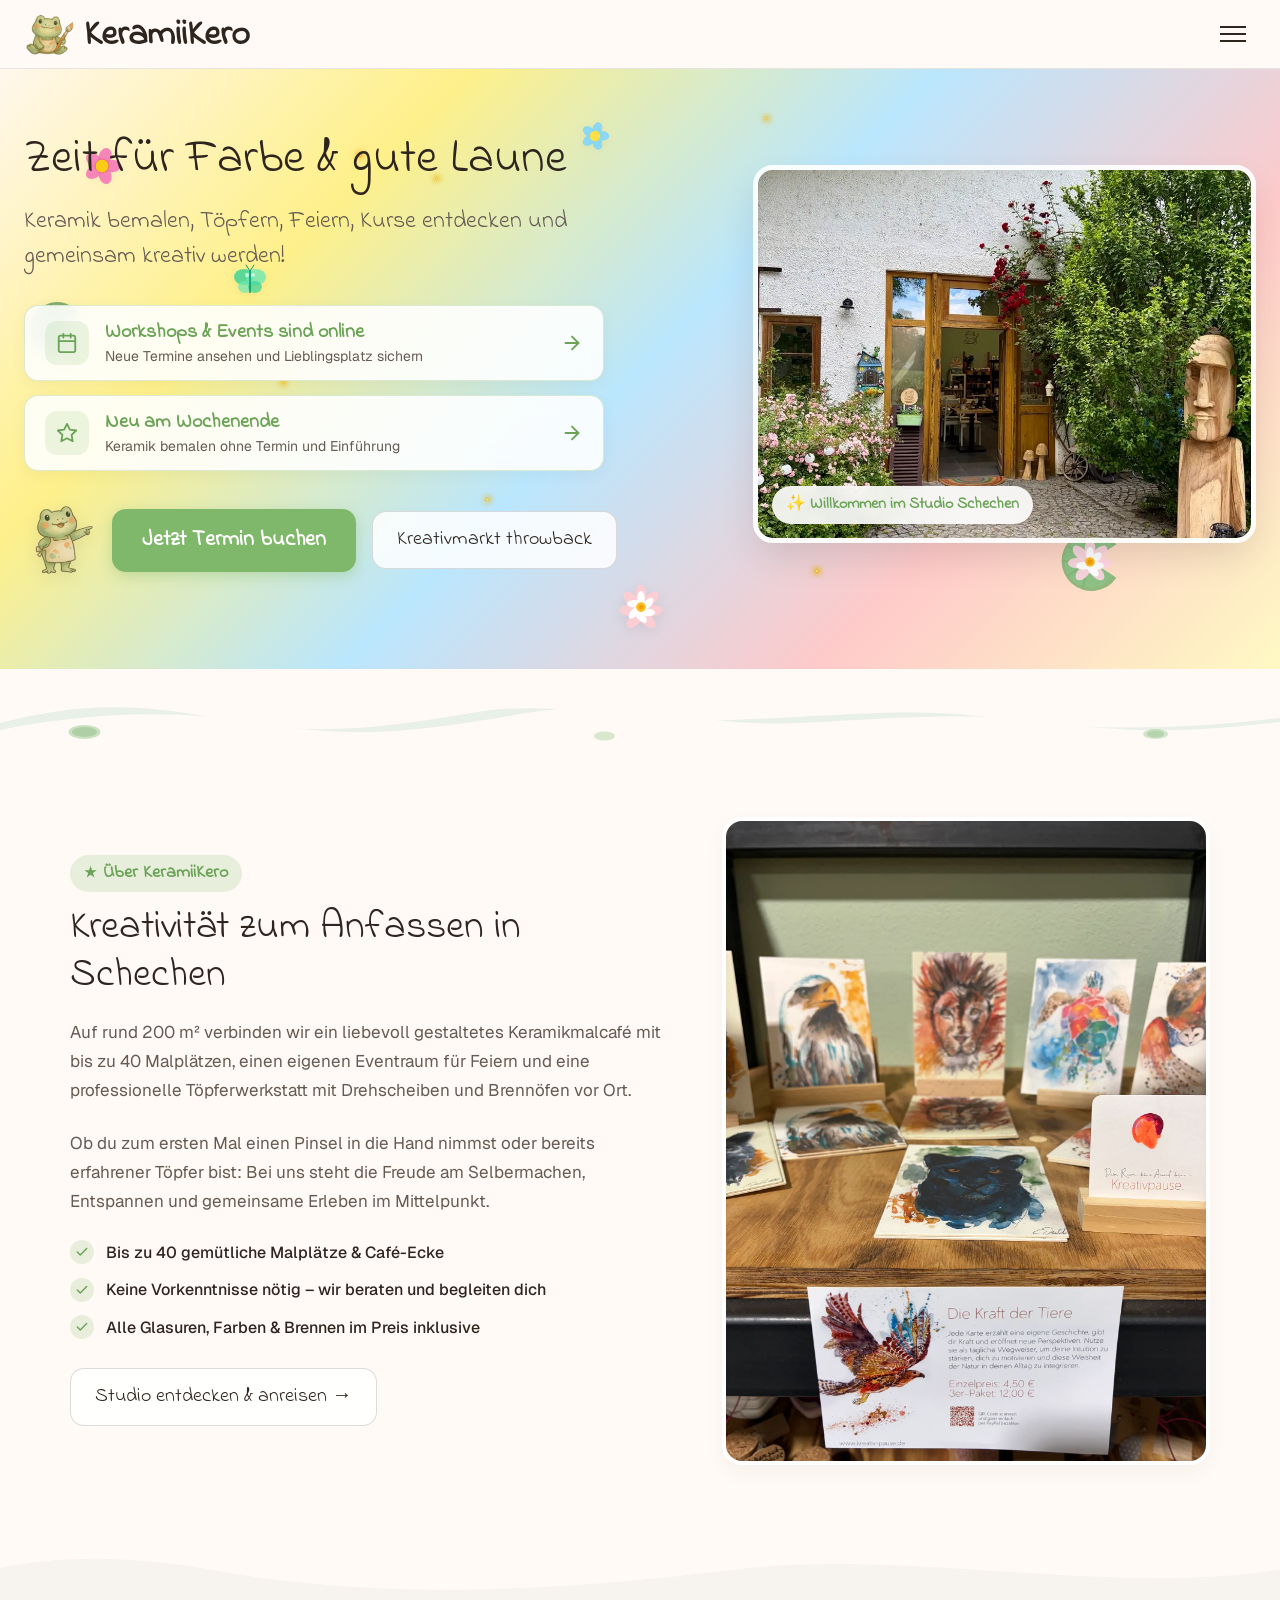
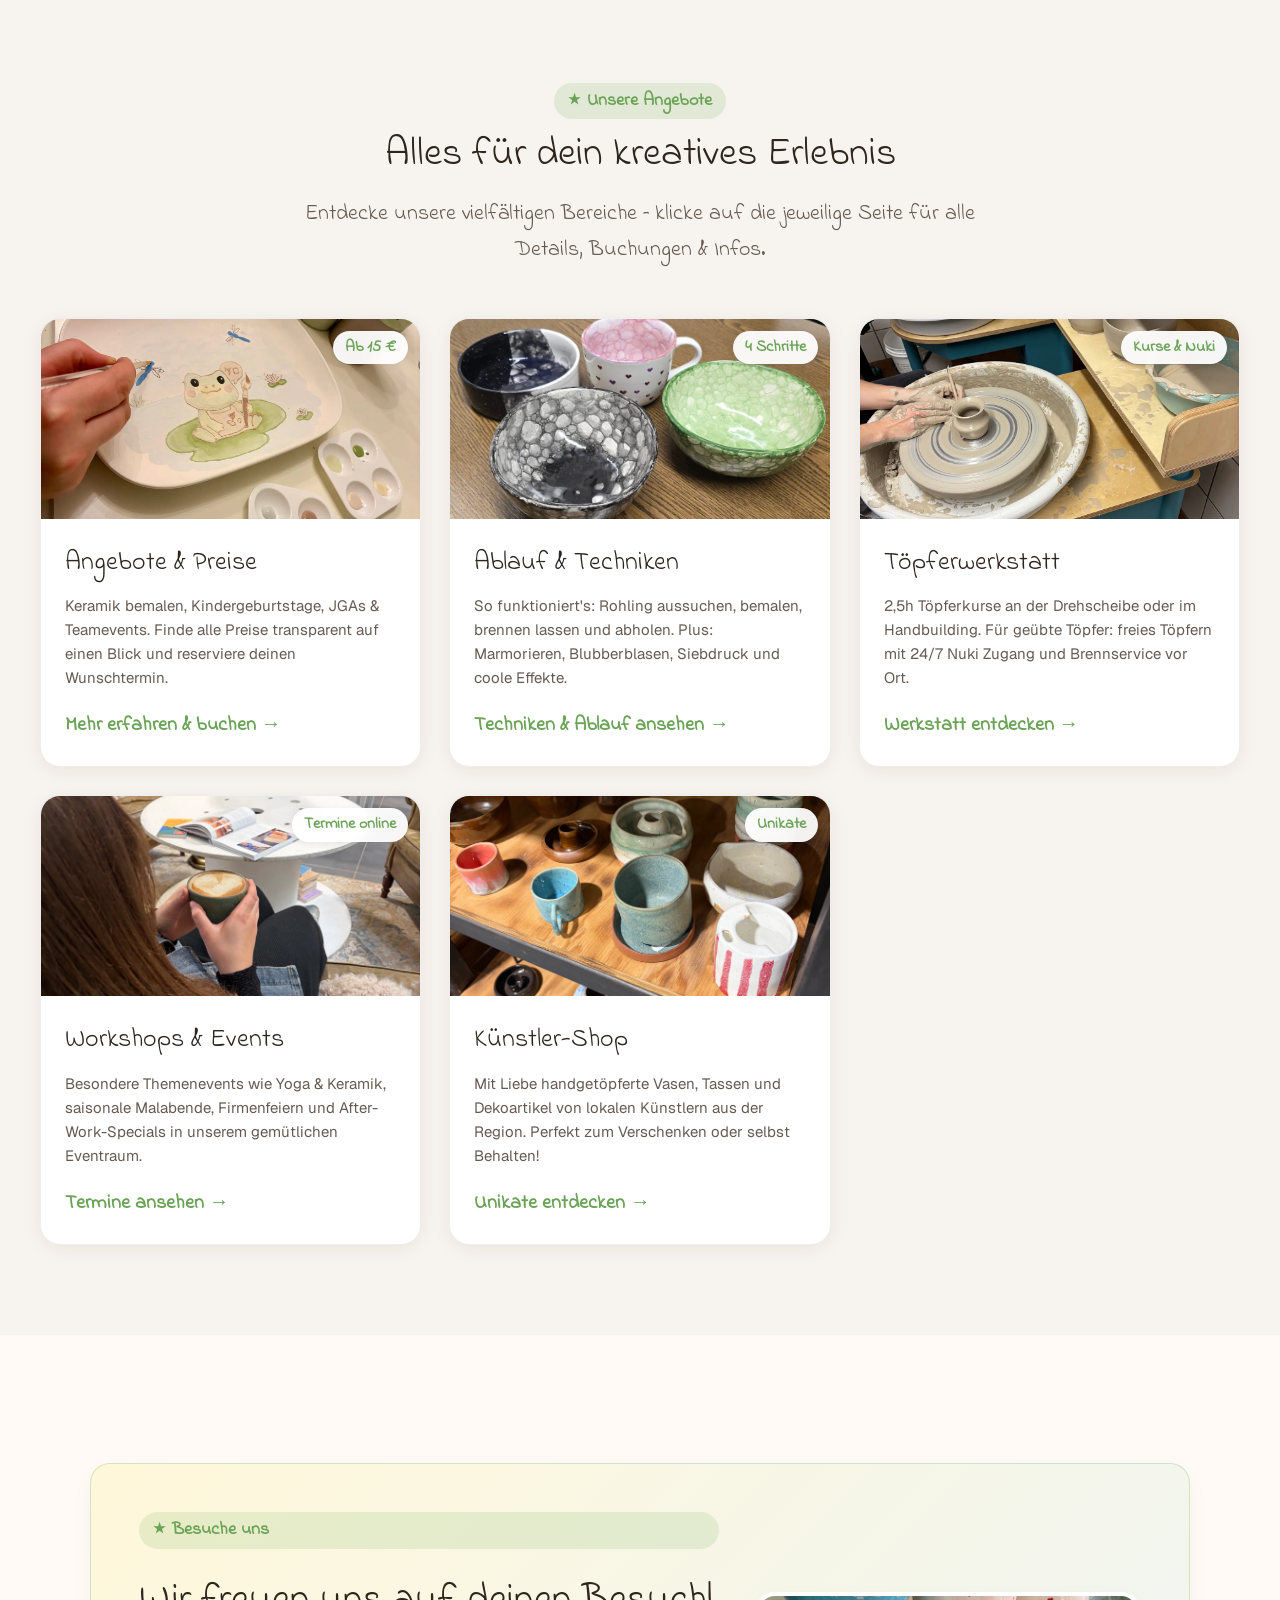
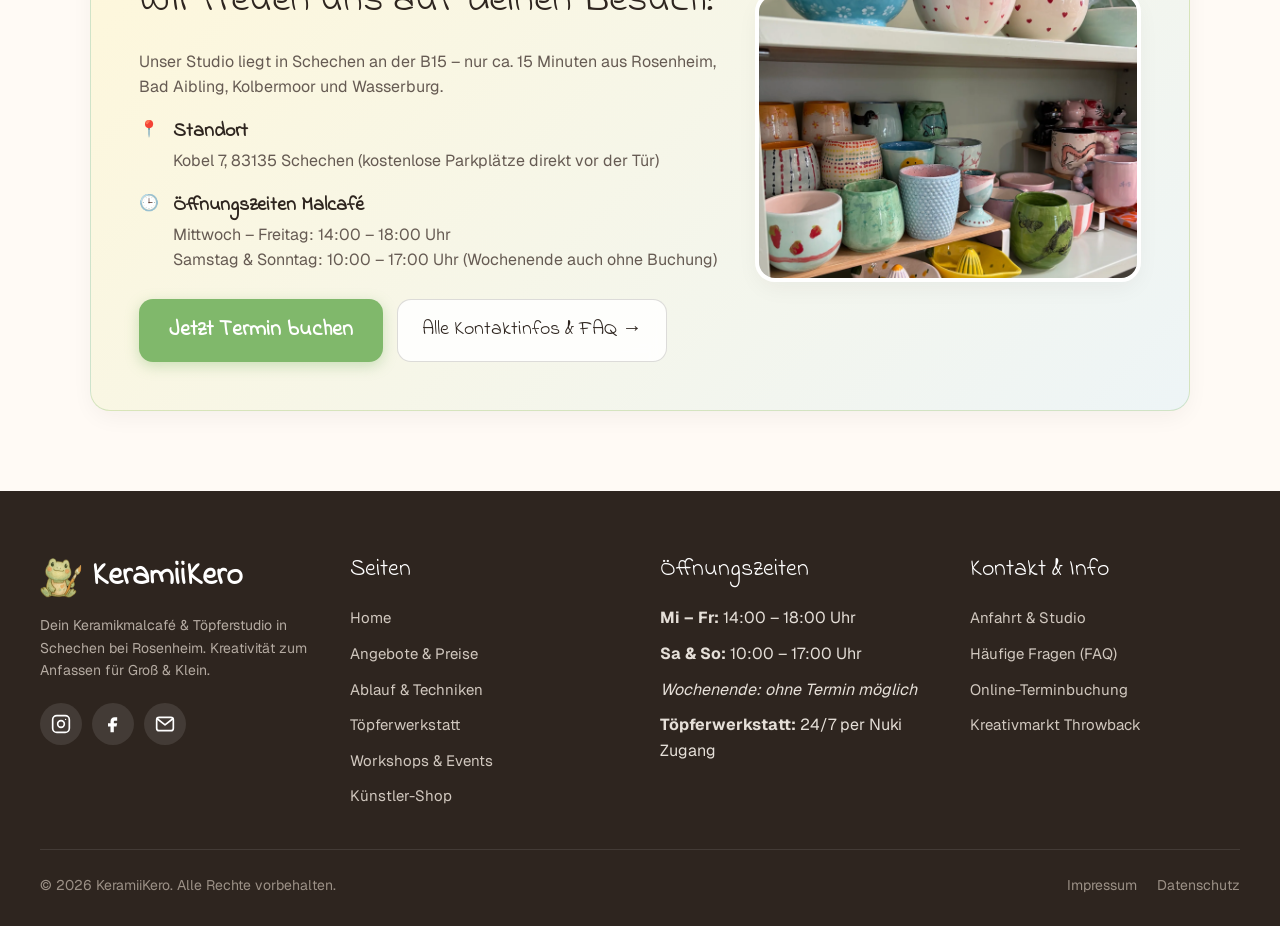
==== commit 75caa867: "Polish responsive layout and shared hero" ====
--- a/index.html
+++ b/index.html
@@ -24,15 +24,12 @@
             </a>
 
             <div class="nav-links">
-                <a href="index.html" class="active">Home</a>
                 <a href="angebote-preise.html">Angebote & Preise</a>
                 <a href="ablauf-techniken.html">Ablauf & Techniken</a>
                 <a href="toepferwerkstatt.html">Töpferwerkstatt</a>
                 <a href="workshops-events.html">Workshops</a>
                 <a href="kuenstler-shop.html">Künstler-Shop</a>
                 <a href="kontakt.html">Kontakt</a>
-                <a href="https://www.etermin.net/keramiikero" target="_blank" rel="noopener noreferrer"
-                    class="nav-cta">Jetzt buchen</a>
             </div>
 
             <button class="menu-button" aria-label="Menü öffnen" aria-expanded="false">
@@ -43,15 +40,12 @@
         </nav>
 
         <div class="mobile-menu" aria-label="Mobiles Navigationsmenü">
-            <a href="index.html" class="active">Home</a>
             <a href="angebote-preise.html">Angebote & Preise</a>
             <a href="ablauf-techniken.html">Ablauf & Techniken</a>
             <a href="toepferwerkstatt.html">Töpferwerkstatt</a>
             <a href="workshops-events.html">Workshops & Events</a>
             <a href="kuenstler-shop.html">Künstler-Shop</a>
             <a href="kontakt.html">Kontakt & FAQ</a>
-            <a href="https://www.etermin.net/keramiikero" target="_blank" rel="noopener noreferrer" class="nav-cta"
-                style="text-align: center; margin-top: 8px;">Jetzt Termin buchen</a>
         </div>
     </header>
 
@@ -416,10 +410,22 @@
             </div>
         </section>
 
-        <!-- Smooth Wave Divider -->
-        <svg class="wave-divider" viewBox="0 0 1200 80" preserveAspectRatio="none" aria-hidden="true">
-            <path d="M0,32 C48,18 112,12 205,36 C360,76 530,62 690,34 C850,6 1040,70 1200,34 V80 H0 Z" fill="#fffaf5">
-            </path>
+        <!-- Organic Pond / Lake Edge Wave -->
+        <svg class="hero-pond-wave" viewBox="0 0 1440 80" preserveAspectRatio="none" aria-hidden="true">
+            <!-- Water tint layer -->
+            <path d="M0,55 C60,42 130,30 240,50 C350,70 430,60 530,45 C630,30 700,55 820,52 C940,49 1020,38 1120,50 C1200,60 1300,65 1440,50 V80 H0 Z"
+                fill="rgba(134, 194, 172, 0.18)" />
+            <!-- Main pond edge -->
+            <path d="M0,62 C80,48 180,38 300,56 C420,74 500,58 600,44 C700,30 790,60 900,55 C1010,50 1100,42 1200,56 C1300,68 1380,60 1440,54 V80 H0 Z"
+                fill="#fffaf5" />
+            <!-- Small lily pad accent left -->
+            <ellipse cx="95" cy="64" rx="18" ry="7" fill="rgba(142, 194, 134, 0.45)" />
+            <ellipse cx="95" cy="64" rx="14" ry="5" fill="rgba(120, 176, 112, 0.35)" />
+            <!-- Small lily pad accent right -->
+            <ellipse cx="1300" cy="66" rx="14" ry="5" fill="rgba(142, 194, 134, 0.4)" />
+            <ellipse cx="1300" cy="66" rx="10" ry="3.5" fill="rgba(120, 176, 112, 0.3)" />
+            <!-- Center lily pad -->
+            <ellipse cx="680" cy="68" rx="12" ry="4.5" fill="rgba(142, 194, 134, 0.35)" />
         </svg>
 
         <!-- ============================================================= -->
@@ -609,7 +615,7 @@
                         <span>📍</span>
                         <div>
                             <strong>Standort</strong>
-                            <p>Hauptstraße, 83135 Schechen (kostenlose Parkplätze direkt vor der Tür)</p>
+                            <p>Kobel 7, 83135 Schechen (kostenlose Parkplätze direkt vor der Tür)</p>
                         </div>
                     </div>
 
@@ -724,4 +730,4 @@
     <script src="js/keramiikero.js"></script>
 </body>
 
-</html>+</html>
--- a/css/keramiikero.css
+++ b/css/keramiikero.css
@@ -47,7 +47,9 @@
     --transition-smooth: 0.35s cubic-bezier(0.34, 1.56, 0.64, 1);
 }
 
-*, *::before, *::after {
+*,
+*::before,
+*::after {
     box-sizing: border-box;
     margin: 0;
     padding: 0;
@@ -66,7 +68,12 @@
     -webkit-font-smoothing: antialiased;
 }
 
-h1, h2, h3, h4, .brand-title, .handwritten {
+h1,
+h2,
+h3,
+h4,
+.brand-title,
+.handwritten {
     font-family: var(--font-handwritten);
     color: var(--color-text-main);
     font-weight: 400;
@@ -75,6 +82,10 @@
 a {
     color: inherit;
     text-decoration: none;
+}
+
+.subpage-content p a {
+    overflow-wrap: anywhere;
 }
 
 img {
@@ -100,15 +111,16 @@
     display: flex;
     align-items: center;
     justify-content: space-between;
-    padding: 10px 24px;
-    max-width: 1320px;
-    margin: 0 auto;
+    width: 100%;
+    padding: 10px clamp(16px, 2vw, 32px);
 }
 
 .nav-logo {
     display: flex;
     align-items: center;
     gap: 10px;
+    flex-shrink: 0;
+    white-space: nowrap;
     text-decoration: none;
     transition: transform var(--transition-fast);
 }
@@ -130,12 +142,25 @@
     line-height: 1;
     color: var(--color-text-main);
     transform: translateY(2px);
+    white-space: nowrap;
+    overflow-wrap: normal;
+    word-break: normal;
 }
 
 .nav-links {
     display: flex;
     align-items: center;
-    gap: 18px;
+    justify-content: flex-start;
+    gap: clamp(10px, 1.1vw, 18px);
+    flex: 0 1 auto;
+    min-width: 0;
+    margin-left: clamp(36px, 5vw, 80px);
+    margin-right: auto;
+}
+
+/* Remove booking CTA from desktop nav bar */
+.nav-links .nav-cta {
+    display: none;
 }
 
 .nav-links a {
@@ -147,6 +172,10 @@
     border-radius: var(--radius-sm);
     transition: color var(--transition-fast), background-color var(--transition-fast);
     position: relative;
+    white-space: nowrap;
+    overflow-wrap: normal;
+    word-break: normal;
+    line-height: 1.2;
 }
 
 .nav-links a:hover,
@@ -207,6 +236,8 @@
     flex-direction: column;
     gap: 12px;
     box-shadow: 0 16px 30px rgba(0, 0, 0, 0.08);
+    max-height: calc(100vh - 68px);
+    overflow-y: auto;
 }
 
 .mobile-menu.open {
@@ -228,12 +259,36 @@
     color: var(--color-primary-dark);
 }
 
-@media (max-width: 1060px) {
+@media (max-width: 1280px) {
     .nav-links {
         display: none;
     }
+
     .menu-button {
         display: block;
+    }
+}
+
+/* Fix: always hide mobile menu at desktop widths, even if .open is still set */
+@media (min-width: 1281px) {
+    .mobile-menu {
+        display: none !important;
+    }
+
+    .menu-button {
+        display: none !important;
+    }
+}
+
+/* Intermediate width: tighten nav links so they don't collide with logo */
+@media (min-width: 1281px) and (max-width: 1380px) {
+    .nav-links {
+        gap: 8px;
+    }
+
+    .nav-links a {
+        font-size: 18px;
+        padding: 5px 6px;
     }
 }
 
@@ -256,6 +311,12 @@
     pointer-events: none;
     z-index: 1;
     overflow: hidden;
+    animation: heroDecorationReveal 0.9s ease-out both;
+}
+
+@keyframes heroDecorationReveal {
+    from { opacity: 0; transform: translateY(8px); }
+    to { opacity: 1; transform: translateY(0); }
 }
 
 .hero-container {
@@ -603,11 +664,38 @@
     filter: drop-shadow(0 2px 4px rgba(0, 0, 0, 0.04));
 }
 
-.flower-pink { top: 12%; left: 6%; }
-.flower-lavender { top: 22%; right: 8%; width: 44px; height: 44px; }
-.flower-yellow { bottom: 18%; left: 9%; width: 46px; height: 46px; }
-.flower-rose { top: 48%; right: 4%; width: 42px; height: 42px; }
-.flower-blue { top: 8%; left: 45%; width: 38px; height: 38px; }
+.flower-pink {
+    top: 12%;
+    left: 6%;
+}
+
+.flower-lavender {
+    top: 22%;
+    right: 8%;
+    width: 44px;
+    height: 44px;
+}
+
+.flower-yellow {
+    bottom: 18%;
+    left: 9%;
+    width: 46px;
+    height: 46px;
+}
+
+.flower-rose {
+    top: 48%;
+    right: 4%;
+    width: 42px;
+    height: 42px;
+}
+
+.flower-blue {
+    top: 8%;
+    left: 45%;
+    width: 38px;
+    height: 38px;
+}
 
 /* Water Lilies (Seerosen) & Lily Pads */
 .hero-waterlily-pad {
@@ -628,38 +716,123 @@
     height: 72px;
 }
 
-.waterlily-1 { bottom: 12%; right: 12%; }
-.waterlily-2 { top: 38%; left: 2%; }
-.waterlily-3 { bottom: 6%; left: 48%; }
-
-/* Golden Fairy Dust (Stars & Shimmer Motes) */
+.waterlily-1 {
+    bottom: 12%;
+    right: 12%;
+}
+
+.waterlily-2 {
+    top: 38%;
+    left: 2%;
+}
+
+.waterlily-3 {
+    bottom: 6%;
+    left: 48%;
+}
+
+/* Golden Fairy Dust — fine light motes, no big star shapes */
 .fairy-star {
-    width: 18px;
-    height: 18px;
-    filter: drop-shadow(0 0 5px rgba(234, 179, 8, 0.8));
-    animation: fairyStarPulse 3s ease-in-out infinite;
+    /* Legacy selector kept but restyled as tiny glowing dot */
+    width: 4px;
+    height: 4px;
+    border-radius: 50%;
+    background: radial-gradient(circle, #fffde0 0%, #f59e0b 55%, transparent 100%);
+    box-shadow: 0 0 6px 2px rgba(245, 158, 11, 0.7), 0 0 12px rgba(253, 224, 71, 0.4);
+    animation: fairyMoteShimmer 3.2s ease-in-out infinite;
+}
+
+.fairy-star path {
+    display: none;
 }
 
 .fairy-mote {
+    width: 3px;
+    height: 3px;
+    border-radius: 50%;
+    background: radial-gradient(circle, #fffde0 0%, #eab308 60%, transparent 100%);
+    box-shadow: 0 0 5px 2px rgba(234, 179, 8, 0.75), 0 0 10px rgba(253, 224, 71, 0.45);
+    animation: fairyMoteShimmer 2.8s ease-in-out infinite;
+}
+
+/* Extra tiny motes injected by JS will use this class */
+.fairy-mote-js {
+    position: absolute;
+    border-radius: 50%;
+    pointer-events: none;
+    will-change: transform, opacity;
+    background: radial-gradient(circle, #fffde0 0%, #f59e0b 55%, transparent 100%);
+    box-shadow: 0 0 5px 2px rgba(234, 179, 8, 0.7);
+    animation: fairyMoteShimmer var(--dur, 2.8s) var(--delay, 0s) ease-in-out infinite;
+}
+
+.star-1 {
+    top: 14%;
+    left: 28%;
+    animation-delay: 0.2s;
+}
+
+.star-2 {
+    top: 26%;
+    right: 22%;
+    animation-delay: 1.1s;
     width: 5px;
     height: 5px;
-    border-radius: 50%;
-    background: #eab308;
-    box-shadow: 0 0 8px rgba(234, 179, 8, 0.9), 0 0 16px rgba(253, 224, 71, 0.6);
-    animation: fairyMoteShimmer 2.8s ease-in-out infinite;
-}
-
-.star-1 { top: 14%; left: 28%; animation-delay: 0.2s; }
-.star-2 { top: 26%; right: 22%; animation-delay: 1.1s; width: 14px; height: 14px; }
-.star-3 { top: 62%; left: 16%; animation-delay: 1.8s; width: 16px; height: 16px; }
-.star-4 { bottom: 22%; right: 28%; animation-delay: 0.7s; }
-
-.mote-1 { top: 18%; left: 34%; animation-delay: 0.4s; }
-.mote-2 { top: 34%; right: 15%; animation-delay: 1.3s; width: 6px; height: 6px; }
-.mote-3 { top: 52%; left: 22%; animation-delay: 2.1s; }
-.mote-4 { bottom: 28%; left: 38%; animation-delay: 0.9s; }
-.mote-5 { bottom: 16%; right: 36%; animation-delay: 1.5s; width: 4px; height: 4px; }
-.mote-6 { top: 8%; right: 40%; animation-delay: 2.4s; }
+}
+
+.star-3 {
+    top: 62%;
+    left: 16%;
+    animation-delay: 1.8s;
+    width: 4px;
+    height: 4px;
+}
+
+.star-4 {
+    bottom: 22%;
+    right: 28%;
+    animation-delay: 0.7s;
+}
+
+.mote-1 {
+    top: 18%;
+    left: 34%;
+    animation-delay: 0.4s;
+}
+
+.mote-2 {
+    top: 34%;
+    right: 15%;
+    animation-delay: 1.3s;
+    width: 6px;
+    height: 6px;
+}
+
+.mote-3 {
+    top: 52%;
+    left: 22%;
+    animation-delay: 2.1s;
+}
+
+.mote-4 {
+    bottom: 28%;
+    left: 38%;
+    animation-delay: 0.9s;
+}
+
+.mote-5 {
+    bottom: 16%;
+    right: 36%;
+    animation-delay: 1.5s;
+    width: 4px;
+    height: 4px;
+}
+
+.mote-6 {
+    top: 8%;
+    right: 40%;
+    animation-delay: 2.4s;
+}
 
 /* Butterflies & Sunbursts */
 .hero-butterfly {
@@ -668,29 +841,73 @@
     filter: drop-shadow(0 2px 4px rgba(0, 0, 0, 0.05));
 }
 
-.butterfly-mint { top: 32%; left: 18%; }
-.butterfly-purple { bottom: 32%; right: 6%; }
+.butterfly-mint {
+    top: 32%;
+    left: 18%;
+}
+
+.butterfly-purple {
+    bottom: 32%;
+    right: 6%;
+}
 
 @keyframes fairyStarPulse {
-    0%, 100% {
-        opacity: 0.25;
-        transform: scale(0.6) rotate(0deg);
-    }
+
+    0%,
+    100% {
+        opacity: 0.15;
+        transform: scale(0.5);
+    }
+
     50% {
-        opacity: 1;
-        transform: scale(1.3) rotate(45deg);
+        opacity: 0.9;
+        transform: scale(1.4);
     }
 }
 
 @keyframes fairyMoteShimmer {
-    0%, 100% {
-        opacity: 0.2;
-        transform: scale(0.5);
-    }
-    50% {
-        opacity: 1;
-        transform: scale(1.6);
-    }
+
+    0%,
+    100% {
+        opacity: 0.15;
+        transform: scale(0.5) translateY(0);
+    }
+
+    40% {
+        opacity: 0.95;
+        transform: scale(1.6) translateY(-3px);
+    }
+
+    70% {
+        opacity: 0.6;
+        transform: scale(1.1) translateY(-5px);
+    }
+}
+
+/* Pond ripple effect on hero click */
+@keyframes pondRipple {
+    0% {
+        opacity: 0.7;
+        transform: scale(0);
+    }
+
+    100% {
+        opacity: 0;
+        transform: scale(1);
+    }
+}
+
+.pond-ripple {
+    position: absolute;
+    border-radius: 50%;
+    border: 2px solid rgba(128, 184, 107, 0.55);
+    pointer-events: none;
+    z-index: 10;
+    animation: pondRipple 0.8s ease-out forwards;
+    width: 80px;
+    height: 80px;
+    margin-left: -40px;
+    margin-top: -40px;
 }
 
 /* ==========================================================================
@@ -699,7 +916,7 @@
 .wave-divider {
     display: block;
     width: 100%;
-    height: 48px;
+    height: 60px;
     margin: -1px 0;
     position: relative;
     z-index: 5;
@@ -707,7 +924,23 @@
 
 @media (max-width: 600px) {
     .wave-divider {
-        height: 28px;
+        height: 36px;
+    }
+}
+
+/* Pond / lake edge wave at hero bottom */
+.hero-pond-wave {
+    display: block;
+    width: 100%;
+    height: 80px;
+    margin: -1px 0;
+    position: relative;
+    z-index: 5;
+}
+
+@media (max-width: 600px) {
+    .hero-pond-wave {
+        height: 50px;
     }
 }
 
@@ -1133,15 +1366,80 @@
    SUBPAGE SHARED LAYOUT
    ========================================================================== */
 .subpage-hero {
-    background: linear-gradient(135deg, #fff7ed 0%, #fef08a 35%, #bae6fd 70%, #fecaca 100%);
+    background: linear-gradient(135deg, #fff7ed 0%, #fef08a 25%, #bae6fd 50%, #fecaca 75%, #fef9c3 100%);
     padding: 50px 24px 60px;
     text-align: center;
     position: relative;
+    overflow: hidden;
+    min-height: 255px;
+    display: flex;
+    align-items: center;
 }
 
 .subpage-hero-container {
     max-width: 900px;
     margin: 0 auto;
+    width: 100%;
+    position: relative;
+    z-index: 2;
+}
+
+.subpage-hero-decoration .shared-flower,
+.subpage-hero-decoration .shared-butterfly,
+.subpage-hero-decoration .shared-lily {
+    filter: drop-shadow(0 3px 6px rgba(74, 61, 52, 0.08));
+}
+
+.shared-flower {
+    width: 46px;
+    height: 46px;
+    opacity: 0.82;
+}
+
+.shared-flower-pink { color: #f472b6; }
+.shared-flower-lavender { color: #a78bfa; }
+.shared-flower-yellow { color: #fbbf24; }
+
+.shared-lily {
+    width: 72px;
+    height: 72px;
+}
+
+.shared-lily svg {
+    width: 100%;
+    height: 100%;
+}
+
+.shared-butterfly {
+    width: 40px;
+    height: 40px;
+}
+
+@media (max-width: 600px) {
+    .subpage-hero {
+        min-height: 230px;
+        padding: 38px 18px 48px;
+    }
+
+    .subpage-hero .shared-flower {
+        width: 30px;
+        height: 30px;
+    }
+
+    .subpage-hero .shared-butterfly {
+        width: 28px;
+        height: 28px;
+    }
+
+    .subpage-hero .shared-lily {
+        width: 48px;
+        height: 48px;
+    }
+
+    .subpage-hero .flower-blue,
+    .subpage-hero .butterfly-mint {
+        display: none;
+    }
 }
 
 .breadcrumb {
@@ -1398,14 +1696,824 @@
     outline-offset: 3px;
 }
 
+button:focus-visible,
+a:focus-visible {
+    outline: 3px solid var(--color-primary-dark);
+    outline-offset: 3px;
+    border-radius: 4px;
+}
+
 @media (prefers-reduced-motion: reduce) {
-    *, *::before, *::after {
+
+    *,
+    *::before,
+    *::after {
         animation-duration: 0.01ms !important;
         animation-iteration-count: 1 !important;
         transition-duration: 0.01ms !important;
         scroll-behavior: auto !important;
     }
+
     .hero-deco-item {
         transform: none !important;
     }
-}+}
+
+/* ==========================================================================
+   OFFER ACCORDIONS (Angebote & Preise)
+   ========================================================================== */
+.offer-accordion-list {
+    display: flex;
+    flex-direction: column;
+    gap: 16px;
+    margin-bottom: 50px;
+}
+
+.offer-accordion {
+    background: #ffffff;
+    border-radius: var(--radius-lg);
+    border: 2px solid var(--color-border);
+    overflow: hidden;
+    box-shadow: var(--shadow-soft);
+    transition: border-color var(--transition-fast), box-shadow var(--transition-fast);
+}
+
+.offer-accordion.open {
+    border-color: var(--color-primary);
+    box-shadow: var(--shadow-hover);
+}
+
+.offer-accordion.featured {
+    border-color: var(--color-primary);
+    background: linear-gradient(180deg, #f8fcf6 0%, #ffffff 100%);
+    position: relative;
+}
+
+.offer-accordion-header {
+    width: 100%;
+    text-align: left;
+    background: none;
+    border: none;
+    padding: 22px 28px;
+    cursor: pointer;
+    display: flex;
+    align-items: center;
+    justify-content: space-between;
+    gap: 20px;
+    transition: background-color var(--transition-fast);
+}
+
+.offer-accordion-header:hover {
+    background-color: rgba(128, 184, 107, 0.06);
+}
+
+.offer-header-left {
+    display: flex;
+    flex-direction: column;
+    gap: 4px;
+    min-width: 0;
+    flex: 1;
+}
+
+.offer-title {
+    font-family: var(--font-handwritten);
+    font-size: 26px;
+    font-weight: 600;
+    color: var(--color-text-main);
+    line-height: 1.2;
+}
+
+.offer-subtitle {
+    font-size: 14px;
+    color: var(--color-text-muted);
+}
+
+.offer-header-right {
+    display: flex;
+    align-items: center;
+    gap: 16px;
+    flex-shrink: 0;
+}
+
+.offer-price-badge {
+    font-family: var(--font-handwritten);
+    font-size: 24px;
+    color: var(--color-primary-dark);
+    font-weight: 600;
+    white-space: nowrap;
+}
+
+.offer-toggle-icon {
+    width: 28px;
+    height: 28px;
+    border-radius: 50%;
+    background-color: var(--color-primary-soft);
+    color: var(--color-primary-dark);
+    display: flex;
+    align-items: center;
+    justify-content: center;
+    font-size: 20px;
+    font-weight: 300;
+    flex-shrink: 0;
+    transition: transform 0.3s ease, background-color var(--transition-fast);
+}
+
+.offer-accordion.open .offer-toggle-icon {
+    transform: rotate(45deg);
+    background-color: var(--color-primary);
+    color: #fff;
+}
+
+.offer-body {
+    max-height: 0;
+    overflow: hidden;
+    transition: max-height 0.45s cubic-bezier(0.4, 0, 0.2, 1);
+}
+
+.offer-accordion.open .offer-body {
+    max-height: 600px;
+}
+
+.offer-body-inner {
+    padding: 0 28px 28px;
+    border-top: 1px solid var(--color-border);
+}
+
+.offer-body-inner ul {
+    list-style: none;
+    margin: 18px 0 20px;
+    display: flex;
+    flex-direction: column;
+    gap: 10px;
+}
+
+.offer-body-inner ul li {
+    display: flex;
+    align-items: flex-start;
+    gap: 10px;
+    font-size: 15px;
+    color: var(--color-text-main);
+}
+
+.offer-body-inner ul li::before {
+    content: '✓';
+    color: var(--color-primary-dark);
+    font-weight: bold;
+    flex-shrink: 0;
+}
+
+.offer-body-inner .offer-price-note {
+    font-size: 13px;
+    color: var(--color-text-muted);
+    margin-bottom: 16px;
+}
+
+.offer-accordion .pricing-badge {
+    position: static;
+    transform: none;
+    display: inline-block;
+    margin-bottom: 4px;
+}
+
+@media (max-width: 600px) {
+    .offer-accordion-header {
+        padding: 16px 20px;
+    }
+
+    .offer-title {
+        font-size: 21px;
+    }
+
+    .offer-price-badge {
+        font-size: 19px;
+    }
+
+    .offer-body-inner {
+        padding: 0 20px 20px;
+    }
+}
+
+/* ==========================================================================
+   TOEPFER ACCORDION (Töpferwerkstatt)
+   ========================================================================== */
+.toepfer-accordion-list {
+    display: flex;
+    flex-direction: column;
+    gap: 16px;
+    margin-bottom: 50px;
+}
+
+.toepfer-accordion {
+    background: #ffffff;
+    border-radius: var(--radius-lg);
+    border: 2px solid var(--color-border);
+    overflow: hidden;
+    box-shadow: var(--shadow-soft);
+    transition: border-color var(--transition-fast), box-shadow var(--transition-fast);
+}
+
+.toepfer-accordion.open {
+    border-color: var(--pastel-blue-deep);
+    box-shadow: 0 8px 24px rgba(56, 189, 248, 0.12);
+}
+
+.toepfer-accordion.featured {
+    border-color: var(--color-primary);
+    background: linear-gradient(180deg, #f0fdf4 0%, #ffffff 100%);
+}
+
+.toepfer-accordion-header {
+    width: 100%;
+    text-align: left;
+    background: none;
+    border: none;
+    padding: 22px 28px;
+    cursor: pointer;
+    display: flex;
+    align-items: center;
+    justify-content: space-between;
+    gap: 20px;
+    transition: background-color var(--transition-fast);
+}
+
+.toepfer-accordion-header:hover {
+    background-color: rgba(56, 189, 248, 0.05);
+}
+
+.toepfer-accordion .offer-toggle-icon {
+    background-color: rgba(56, 189, 248, 0.1);
+    color: var(--pastel-blue-deep);
+}
+
+.toepfer-accordion.open .offer-toggle-icon {
+    background-color: var(--pastel-blue-deep);
+    color: #fff;
+    transform: rotate(45deg);
+}
+
+.toepfer-body {
+    max-height: 0;
+    overflow: hidden;
+    transition: max-height 0.45s cubic-bezier(0.4, 0, 0.2, 1);
+}
+
+.toepfer-accordion.open .toepfer-body {
+    max-height: 600px;
+}
+
+.toepfer-body-inner {
+    padding: 0 28px 28px;
+    border-top: 1px solid var(--color-border);
+}
+
+.toepfer-body-inner ul {
+    list-style: none;
+    margin: 18px 0 20px;
+    display: flex;
+    flex-direction: column;
+    gap: 10px;
+}
+
+.toepfer-body-inner ul li {
+    display: flex;
+    align-items: flex-start;
+    gap: 10px;
+    font-size: 15px;
+    color: var(--color-text-main);
+}
+
+.toepfer-body-inner ul li::before {
+    content: '✓';
+    color: var(--pastel-blue-deep);
+    font-weight: bold;
+    flex-shrink: 0;
+}
+
+/* ==========================================================================
+   STEP CAROUSEL (Ablauf page)
+   ========================================================================== */
+.step-carousel-section {
+    position: relative;
+    max-width: 760px;
+    margin: 0 auto 70px;
+}
+
+.step-carousel {
+    position: relative;
+    overflow: hidden;
+    border-radius: var(--radius-lg);
+    background: #ffffff;
+    box-shadow: var(--shadow-hover);
+    border: 1px solid var(--color-border);
+}
+
+.step-carousel-inner {
+    display: flex;
+    transition: transform 0.5s cubic-bezier(0.4, 0, 0.2, 1);
+}
+
+.step-carousel-slide {
+    min-width: 100%;
+    flex: 0 0 100%;
+}
+
+.step-carousel-img {
+    width: 100%;
+    height: 280px;
+    object-fit: cover;
+    object-position: center;
+    display: block;
+}
+
+.step-carousel-img.step-image-contain {
+    object-fit: contain;
+    padding: 18px;
+    background: linear-gradient(135deg, #f7f3ee, #eef7ea);
+}
+
+.step-carousel-body {
+    padding: 28px 32px 32px;
+    text-align: center;
+}
+
+.step-carousel-num {
+    width: 48px;
+    height: 48px;
+    border-radius: 50%;
+    background-color: var(--color-primary);
+    color: #fff;
+    font-family: var(--font-handwritten);
+    font-size: 26px;
+    font-weight: bold;
+    display: flex;
+    align-items: center;
+    justify-content: center;
+    margin: 0 auto 14px;
+}
+
+.step-carousel-title {
+    font-size: 28px;
+    margin-bottom: 12px;
+    color: var(--color-text-main);
+}
+
+.step-carousel-text {
+    font-size: 15px;
+    color: var(--color-text-muted);
+    line-height: 1.65;
+    max-width: 560px;
+    margin: 0 auto;
+}
+
+.carousel-nav {
+    display: flex;
+    align-items: center;
+    justify-content: center;
+    gap: 16px;
+    margin-top: 20px;
+    flex-wrap: wrap;
+    padding-bottom: 20px;
+}
+
+.carousel-btn {
+    width: 44px;
+    height: 44px;
+    border-radius: 50%;
+    background: #ffffff;
+    border: 2px solid var(--color-border);
+    color: var(--color-text-main);
+    cursor: pointer;
+    display: flex;
+    align-items: center;
+    justify-content: center;
+    font-size: 18px;
+    transition: background-color var(--transition-fast), border-color var(--transition-fast), transform var(--transition-fast);
+    flex-shrink: 0;
+}
+
+.carousel-btn:hover {
+    background-color: var(--color-primary-light);
+    border-color: var(--color-primary);
+    transform: scale(1.08);
+}
+
+.carousel-dots {
+    display: flex;
+    gap: 8px;
+    align-items: center;
+}
+
+.carousel-dot {
+    width: 8px;
+    height: 8px;
+    border-radius: 50%;
+    background: var(--color-border);
+    transition: background-color var(--transition-fast), transform var(--transition-fast);
+    cursor: pointer;
+    border: none;
+    padding: 0;
+}
+
+.carousel-dot.active {
+    background: var(--color-primary);
+    transform: scale(1.3);
+}
+
+@media (max-width: 600px) {
+    .step-carousel-img {
+        height: 200px;
+    }
+
+    .step-carousel-body {
+        padding: 20px 20px 24px;
+    }
+
+    .step-carousel-title {
+        font-size: 22px;
+    }
+}
+
+/* ==========================================================================
+   TECHNIQUE CAROUSEL (Ablauf & Techniken page)
+   ========================================================================== */
+.tech-carousel-section {
+    position: relative;
+    max-width: 800px;
+    margin: 0 auto 60px;
+}
+
+.tech-carousel {
+    position: relative;
+    overflow: hidden;
+    border-radius: var(--radius-lg);
+    background: #ffffff;
+    box-shadow: var(--shadow-hover);
+    border: 1px solid var(--color-border);
+}
+
+.tech-carousel-inner {
+    display: flex;
+    transition: transform 0.5s cubic-bezier(0.4, 0, 0.2, 1);
+}
+
+.tech-carousel-slide {
+    min-width: 100%;
+    flex: 0 0 100%;
+    display: flex;
+    flex-direction: column;
+}
+
+@media (min-width: 700px) {
+    .tech-carousel-slide {
+        flex-direction: row;
+    }
+}
+
+.tech-carousel-img-wrap {
+    flex: 0 0 45%;
+    max-width: 45%;
+    min-height: 260px;
+    overflow: hidden;
+}
+
+@media (max-width: 699px) {
+    .tech-carousel-img-wrap {
+        max-width: 100%;
+        width: 100%;
+        min-height: 200px;
+    }
+}
+
+.tech-carousel-img {
+    width: 100%;
+    height: 100%;
+    min-height: 200px;
+    object-fit: cover;
+    object-position: center;
+    display: block;
+}
+
+.tech-carousel-body {
+    flex: 1;
+    padding: 28px 32px;
+    display: flex;
+    flex-direction: column;
+    justify-content: center;
+}
+
+.tech-carousel-title {
+    font-size: 26px;
+    margin-bottom: 12px;
+    color: var(--color-text-main);
+}
+
+.tech-carousel-text {
+    font-size: 15px;
+    color: var(--color-text-muted);
+    line-height: 1.65;
+}
+
+@media (max-width: 600px) {
+    .tech-carousel-body {
+        padding: 20px 20px 24px;
+    }
+
+    .tech-carousel-title {
+        font-size: 22px;
+    }
+
+    .tech-carousel-img {
+        min-height: 180px;
+    }
+}
+
+/* Fix Illustrieren / frog drawing image - show whole frog */
+.tech-carousel-slide.is-illustrieren .tech-carousel-img {
+    object-fit: contain;
+    object-position: center;
+    background: #f7f3ee;
+}
+
+/* ==========================================================================
+   KONTAKT MAP (Click-to-load embed)
+   ========================================================================== */
+.map-section {
+    margin: 50px 0;
+}
+
+.map-container {
+    position: relative;
+    width: 100%;
+    border-radius: var(--radius-lg);
+    overflow: hidden;
+    box-shadow: var(--shadow-card);
+    border: 3px solid #ffffff;
+    background: #e8f4e8;
+    min-height: 340px;
+}
+
+.map-placeholder {
+    display: flex;
+    flex-direction: column;
+    align-items: center;
+    justify-content: center;
+    text-align: center;
+    padding: 40px 24px;
+    min-height: 340px;
+    gap: 16px;
+    cursor: pointer;
+    background: linear-gradient(135deg, #e8f5e1 0%, #d4efd4 100%);
+    transition: background-color var(--transition-fast);
+}
+
+.map-placeholder:hover {
+    background: linear-gradient(135deg, #d4efd4 0%, #c8e8c8 100%);
+}
+
+.map-placeholder-icon {
+    color: var(--color-primary-dark);
+    line-height: 1;
+}
+
+.map-placeholder h3 {
+    font-size: 22px;
+    color: var(--color-text-main);
+    margin: 0;
+}
+
+.map-placeholder p {
+    font-size: 14px;
+    color: var(--color-text-muted);
+    max-width: 400px;
+    margin: 0;
+}
+
+.map-load-btn {
+    display: inline-flex;
+    align-items: center;
+    gap: 8px;
+    padding: 12px 24px;
+    background: var(--color-primary);
+    color: #fff;
+    font-family: var(--font-handwritten);
+    font-size: 20px;
+    border: none;
+    border-radius: var(--radius-md);
+    cursor: pointer;
+    transition: background-color var(--transition-fast), transform var(--transition-fast);
+    box-shadow: 0 4px 14px rgba(128, 184, 107, 0.38);
+}
+
+.map-load-btn:hover {
+    background: var(--color-primary-dark);
+    transform: translateY(-2px);
+}
+
+.map-iframe-wrap {
+    display: none;
+    width: 100%;
+}
+
+.map-iframe-wrap.loaded {
+    display: block;
+}
+
+.map-iframe-wrap iframe {
+    width: 100%;
+    height: 380px;
+    border: none;
+    display: block;
+}
+
+.map-nav-buttons {
+    display: flex;
+    gap: 12px;
+    flex-wrap: wrap;
+    margin-top: 16px;
+}
+
+/* ==========================================================================
+   FOOTER SOCIAL ICONS (improved)
+   ========================================================================== */
+.footer-social {
+    display: flex;
+    gap: 10px;
+    margin-top: 10px;
+    flex-wrap: wrap;
+}
+
+.social-icon-btn {
+    width: 42px;
+    height: 42px;
+    border-radius: 50%;
+    background-color: rgba(255, 255, 255, 0.1);
+    display: flex;
+    align-items: center;
+    justify-content: center;
+    color: #fff;
+    transition: background-color var(--transition-fast), transform var(--transition-fast), box-shadow var(--transition-fast);
+    text-decoration: none;
+}
+
+.social-icon-btn:hover {
+    background-color: var(--color-primary);
+    transform: translateY(-3px);
+    box-shadow: 0 6px 16px rgba(128, 184, 107, 0.35);
+}
+
+.social-icon-btn:focus-visible {
+    outline: 3px solid var(--color-primary);
+    outline-offset: 3px;
+}
+
+.social-icon-btn svg {
+    display: block;
+    flex-shrink: 0;
+    width: 20px;
+    height: 20px;
+    fill: none;
+    stroke: currentColor;
+    stroke-width: 2;
+    stroke-linecap: round;
+    stroke-linejoin: round;
+}
+
+.social-icon-btn:nth-child(2) svg {
+    fill: currentColor;
+    stroke: none;
+}
+
+.workshop-yoga-image img {
+    object-position: center 45%;
+}
+
+.workshop-illustration-image img {
+    object-fit: contain;
+    object-position: center;
+    padding: 8px;
+    background: linear-gradient(135deg, #f7f3ee, #eef7ea);
+}
+
+/* ==========================================================================
+   YOGA PLACEHOLDER
+   ========================================================================== */
+.yoga-placeholder-img {
+    width: 100%;
+    height: 200px;
+    background: linear-gradient(135deg, #d8f3dc 0%, #b7e4c7 50%, #95d5b2 100%);
+    display: flex;
+    flex-direction: column;
+    align-items: center;
+    justify-content: center;
+    gap: 8px;
+    text-align: center;
+    padding: 16px;
+}
+
+.yoga-placeholder-img span {
+    font-size: 36px;
+}
+
+.yoga-placeholder-img p {
+    font-family: var(--font-handwritten);
+    font-size: 14px;
+    color: #2d6a4f;
+    margin: 0;
+    line-height: 1.3;
+}
+
+/* ==========================================================================
+   EXTRA MOBILE RESPONSIVENESS
+   ========================================================================== */
+@media (max-width: 480px) {
+    .hero {
+        padding: 40px 16px 70px;
+    }
+
+    .hero-title {
+        font-size: 34px;
+    }
+
+    .hero-subtitle {
+        font-size: 18px;
+    }
+
+    .btn-primary,
+    .btn-secondary {
+        font-size: 18px;
+        padding: 11px 22px;
+    }
+
+    .hero-actions {
+        flex-direction: column;
+        align-items: center;
+        gap: 12px;
+    }
+
+    .contact-preview-card {
+        padding: 24px 20px;
+    }
+
+    .about-container {
+        gap: 24px;
+    }
+
+    .previews-grid {
+        grid-template-columns: 1fr;
+    }
+
+    .subpage-content {
+        padding: 42px 16px 60px;
+    }
+
+    .offer-accordion-header,
+    .toepfer-accordion-header {
+        align-items: flex-start;
+        gap: 12px;
+    }
+
+    .offer-header-right {
+        flex-direction: column;
+        align-items: flex-end;
+        gap: 8px;
+    }
+
+    .offer-price-badge {
+        white-space: normal;
+        text-align: right;
+        line-height: 1.15;
+    }
+
+    .footer-container {
+        grid-template-columns: 1fr;
+        gap: 28px;
+    }
+
+    .footer-bottom {
+        align-items: flex-start;
+        flex-direction: column;
+    }
+
+    .nav-container {
+        padding: 8px 16px;
+    }
+
+    .nav-logo span {
+        font-size: 28px;
+    }
+
+    .nav-logo img {
+        width: 40px;
+        height: 40px;
+    }
+}
+
+@media (max-width: 360px) {
+    .hero-title {
+        font-size: 30px;
+    }
+
+    .subpage-title {
+        font-size: 28px;
+    }
+}
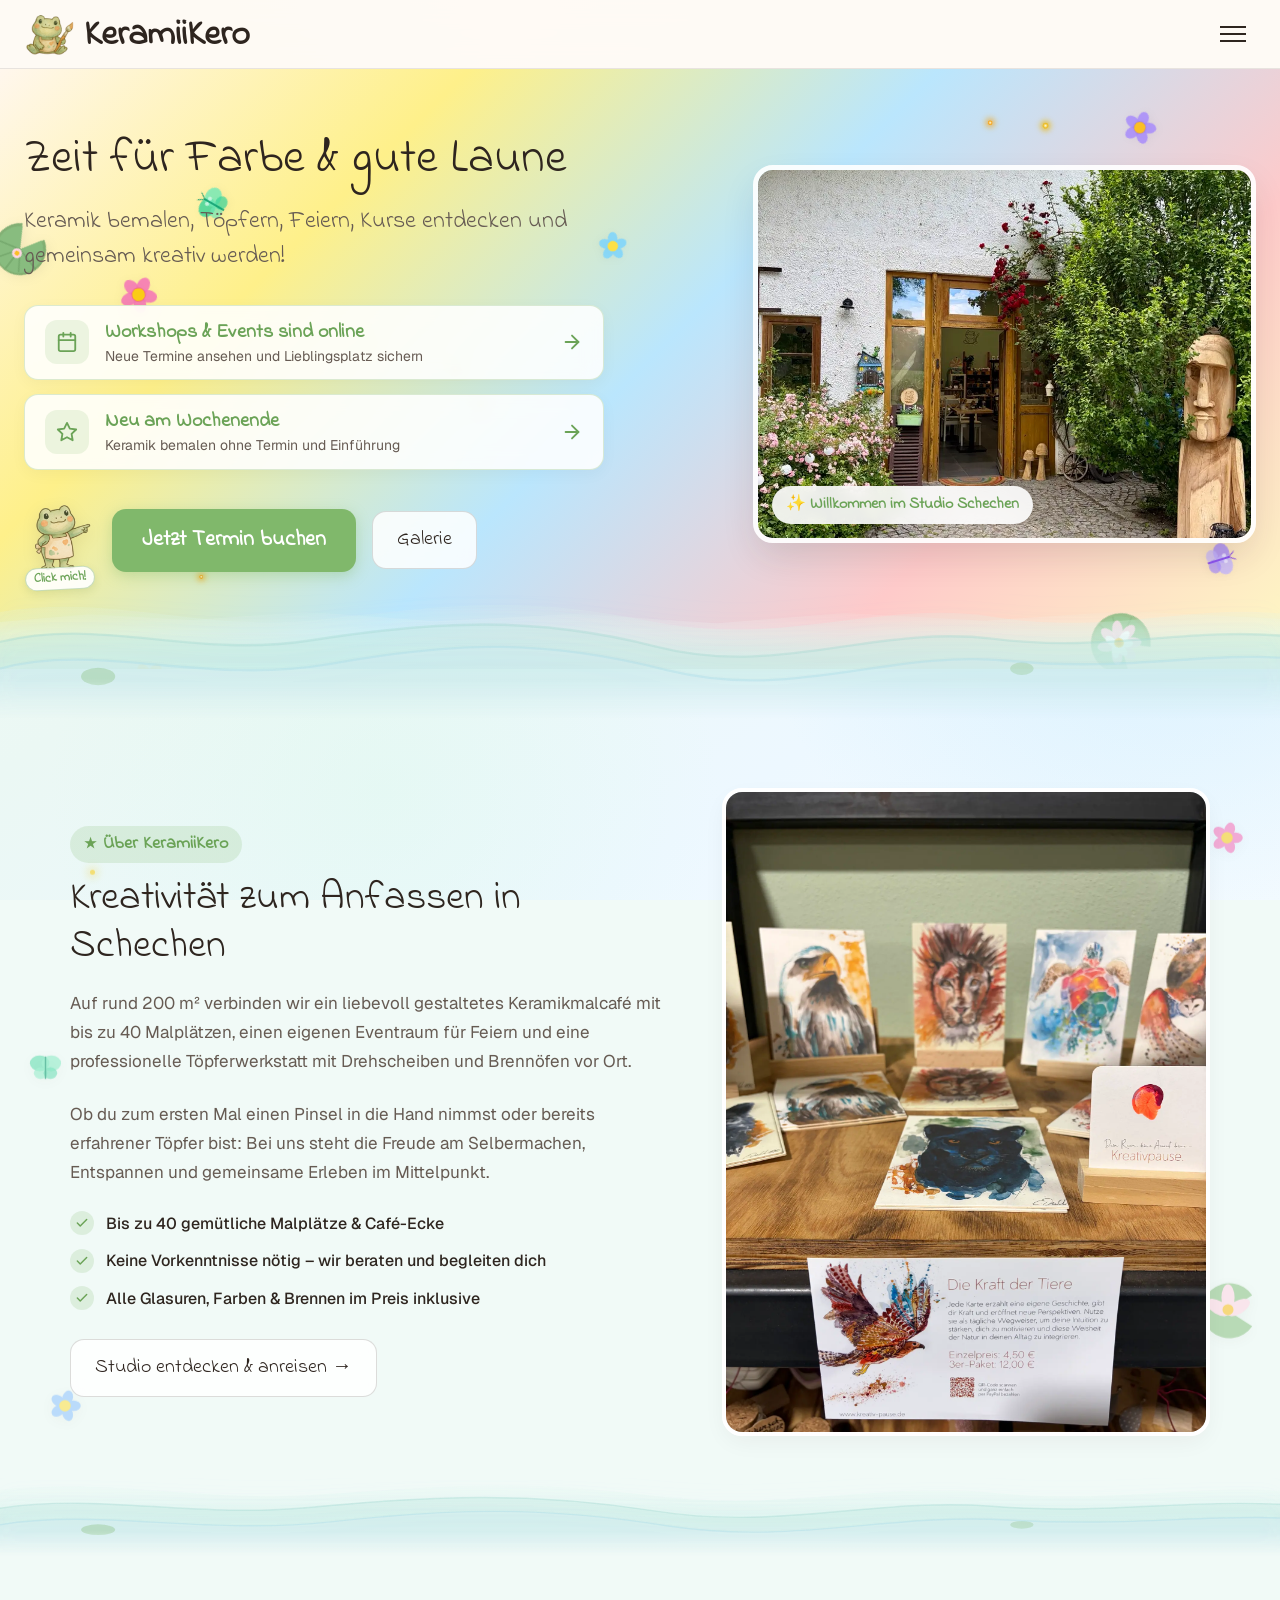
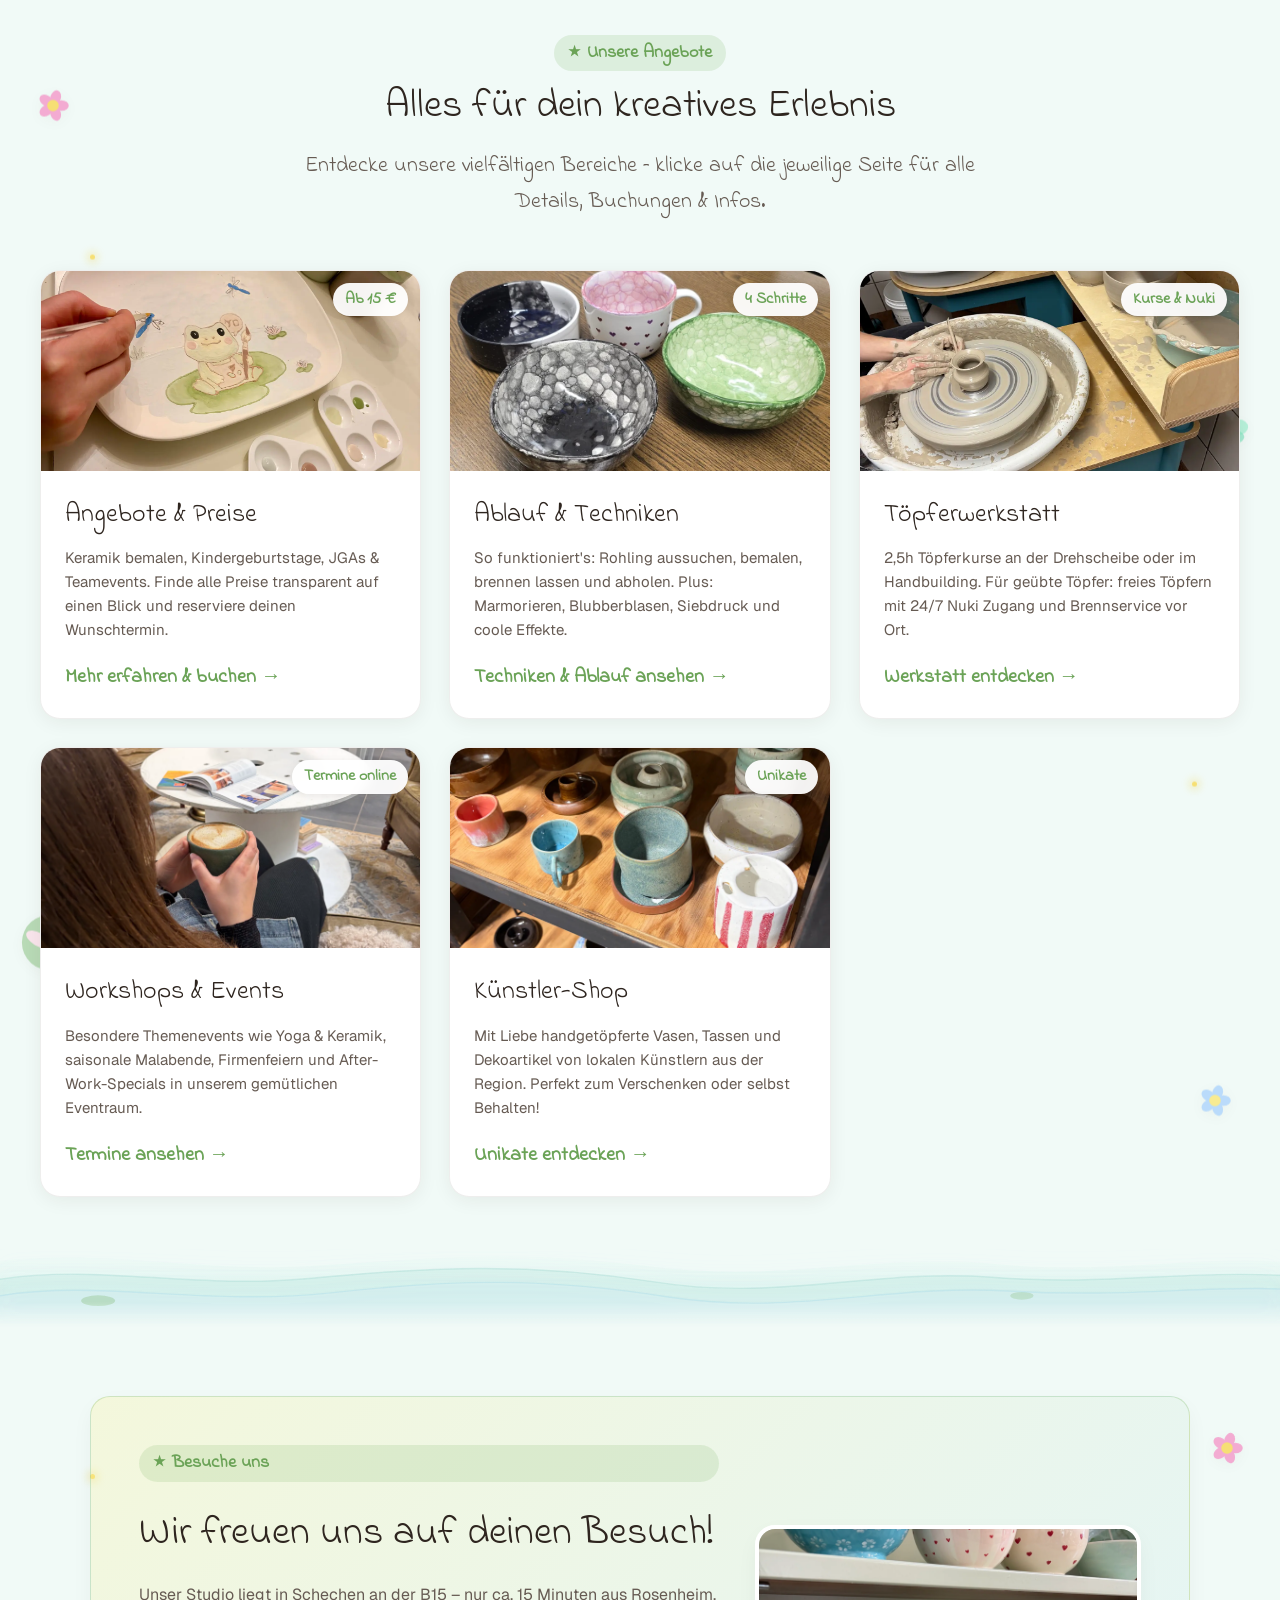
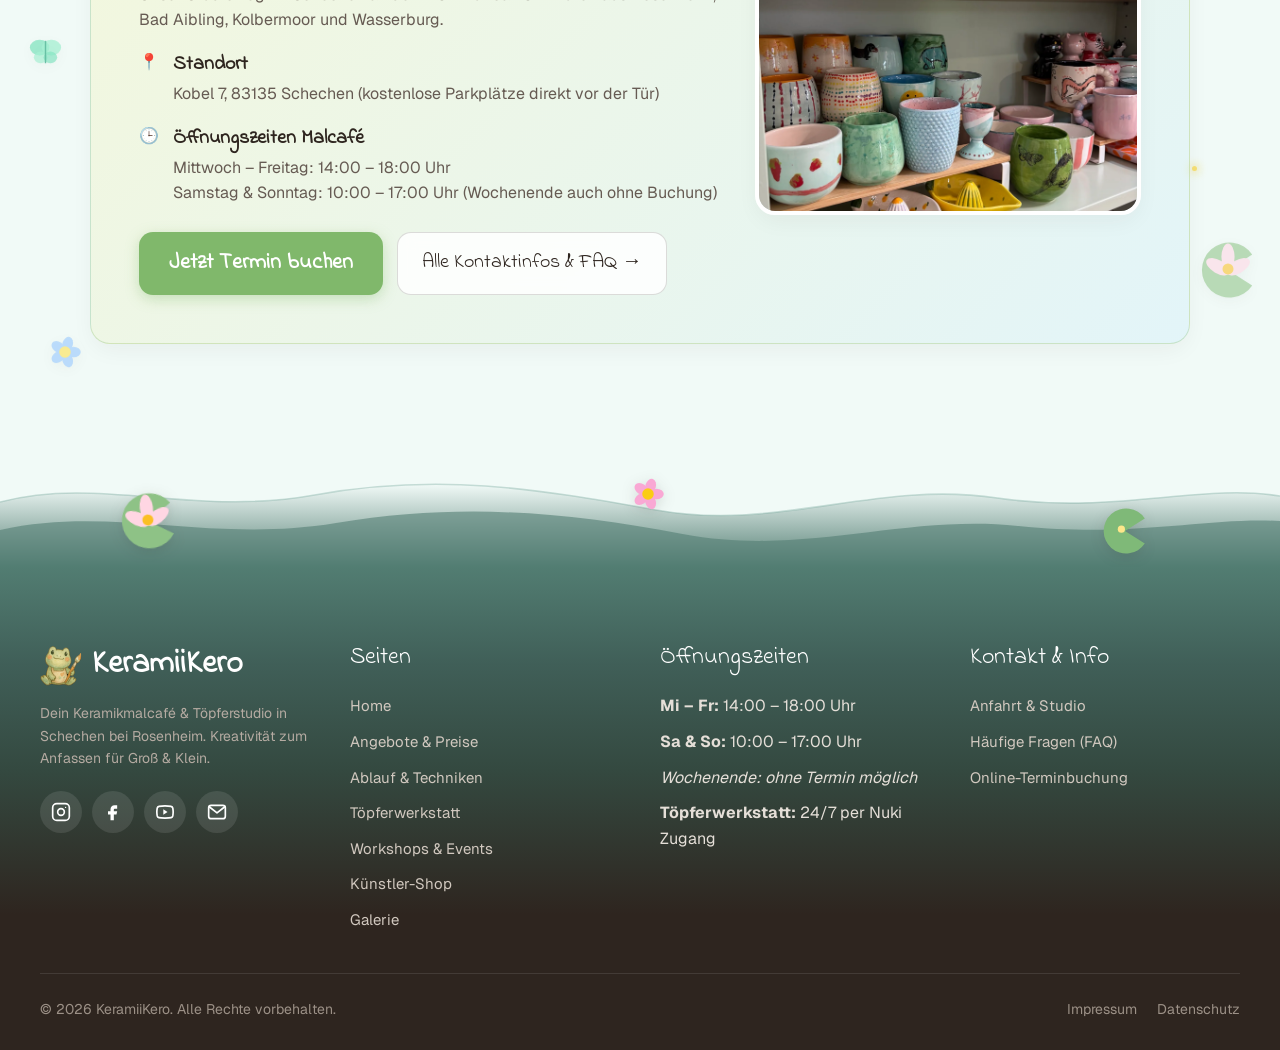
==== commit 64ac8291: "only angebote & preis left i believe" ====
--- a/index.html
+++ b/index.html
@@ -362,9 +362,11 @@
 
                         <!-- Action Buttons & Interactive Mascot -->
                         <div class="hero-actions">
-                            <div class="mascot-container" title="Klick mich!">
+                            <div class="mascot-container" role="button" tabindex="0"
+                                aria-label="Klick mich – Kero spricht" title="Klick mich!">
                                 <div class="speech-bubble">Quak! Schön, dass du da bist! 🐸</div>
-                                <img src="images/kerostehend.webp" alt="Kero das Frosch Maskottchen" class="mascot-img">
+                                <img src="images/kerostehend-natural-smile.png" alt="Kero das Frosch Maskottchen" class="mascot-img">
+                                <span class="mascot-click-hint" aria-hidden="true">Click mich!</span>
                             </div>
 
                             <a href="https://www.etermin.net/keramiikero" target="_blank" rel="noopener noreferrer"
@@ -372,8 +374,8 @@
                                 Jetzt Termin buchen
                             </a>
 
-                            <a href="kreativmarkt-throwback.html" class="btn-secondary">
-                                Kreativmarkt throwback
+                            <a href="galerie.html#kreativmarkt" class="btn-secondary">
+                                Galerie
                             </a>
                         </div>
                     </div>
@@ -489,7 +491,7 @@
 
         <!-- Smooth Wave Divider -->
         <svg class="wave-divider" viewBox="0 0 1200 80" preserveAspectRatio="none" aria-hidden="true">
-            <path d="M0,32 C48,18 112,12 205,36 C360,76 530,62 690,34 C850,6 1040,70 1200,34 V80 H0 Z" fill="#f7f3ee">
+            <path d="M0,32 C48,18 112,12 205,36 C360,76 530,62 690,34 C850,6 1040,70 1200,34 V80 H0 Z" fill="#eef9f5">
             </path>
         </svg>
 
@@ -497,6 +499,19 @@
         <!-- TOPIC PREVIEWS GRID ("THEMEN ENTDECKEN")                      -->
         <!-- ============================================================= -->
         <section class="previews-section">
+            <div class="previews-decoration" aria-hidden="true">
+                <svg class="preview-decor-item preview-flower preview-decor-left-one" viewBox="0 0 40 40">
+                    <g fill="#f472b6"><ellipse cx="28" cy="20" rx="7" ry="5"/><ellipse cx="22.5" cy="27.6" rx="7" ry="5" transform="rotate(72 22.5 27.6)"/><ellipse cx="13.5" cy="24.7" rx="7" ry="5" transform="rotate(144 13.5 24.7)"/><ellipse cx="13.5" cy="15.3" rx="7" ry="5" transform="rotate(216 13.5 15.3)"/><ellipse cx="22.5" cy="12.4" rx="7" ry="5" transform="rotate(288 22.5 12.4)"/></g><circle cx="20" cy="20" r="5" fill="#facc15"/>
+                </svg>
+                <div class="preview-decor-item preview-lily preview-decor-left-two">
+                    <svg viewBox="0 0 60 60"><path d="M30 30 52 16A25 25 0 1 0 52 44Z" fill="#8ec286"/><path d="M30 30 48 19A21 21 0 1 0 48 41Z" fill="#a7d3a0"/><circle cx="24" cy="28" r="5" fill="#ffd6e3"/><circle cx="24" cy="28" r="2" fill="#fbbf24"/></svg>
+                </div>
+                <svg class="preview-decor-item preview-butterfly preview-decor-left-three" viewBox="0 0 40 40"><ellipse cx="14" cy="16" rx="10" ry="8" fill="#34d399" opacity=".72"/><ellipse cx="26" cy="16" rx="10" ry="8" fill="#6ee7b7" opacity=".72"/><ellipse cx="15" cy="26" rx="7" ry="6" fill="#6ee7b7" opacity=".62"/><ellipse cx="25" cy="26" rx="7" ry="6" fill="#34d399" opacity=".62"/><path d="M20 9v23" stroke="#059669" stroke-width="1.5"/></svg>
+                <svg class="preview-decor-item preview-flower preview-decor-right-one" viewBox="0 0 40 40"><g fill="#7dd3fc"><ellipse cx="28" cy="20" rx="7" ry="5"/><ellipse cx="22.5" cy="27.6" rx="7" ry="5" transform="rotate(72 22.5 27.6)"/><ellipse cx="13.5" cy="24.7" rx="7" ry="5" transform="rotate(144 13.5 24.7)"/><ellipse cx="13.5" cy="15.3" rx="7" ry="5" transform="rotate(216 13.5 15.3)"/><ellipse cx="22.5" cy="12.4" rx="7" ry="5" transform="rotate(288 22.5 12.4)"/></g><circle cx="20" cy="20" r="5" fill="#fde047"/></svg>
+                <svg class="preview-decor-item preview-butterfly preview-decor-right-two" viewBox="0 0 40 40"><ellipse cx="14" cy="16" rx="10" ry="8" fill="#a78bfa" opacity=".7"/><ellipse cx="26" cy="16" rx="10" ry="8" fill="#c4b5fd" opacity=".7"/><ellipse cx="15" cy="26" rx="7" ry="6" fill="#c4b5fd" opacity=".6"/><ellipse cx="25" cy="26" rx="7" ry="6" fill="#a78bfa" opacity=".6"/><path d="M20 9v23" stroke="#7c3aed" stroke-width="1.5"/></svg>
+                <svg class="preview-decor-item preview-flower preview-decor-right-three" viewBox="0 0 40 40"><g fill="#fbbf24"><ellipse cx="28" cy="20" rx="7" ry="5"/><ellipse cx="22.5" cy="27.6" rx="7" ry="5" transform="rotate(72 22.5 27.6)"/><ellipse cx="13.5" cy="24.7" rx="7" ry="5" transform="rotate(144 13.5 24.7)"/><ellipse cx="13.5" cy="15.3" rx="7" ry="5" transform="rotate(216 13.5 15.3)"/><ellipse cx="22.5" cy="12.4" rx="7" ry="5" transform="rotate(288 22.5 12.4)"/></g><circle cx="20" cy="20" r="5" fill="#fb7185"/></svg>
+                <span class="preview-spark preview-spark-one"></span><span class="preview-spark preview-spark-two"></span><span class="preview-spark preview-spark-three"></span>
+            </div>
             <div class="previews-container">
                 <div class="section-header-center">
                     <span class="section-tag">Unsere Angebote</span>
@@ -713,7 +728,7 @@
                     <li><a href="kontakt.html#faq">Häufige Fragen (FAQ)</a></li>
                     <li><a href="https://www.etermin.net/keramiikero" target="_blank"
                             rel="noopener noreferrer">Online-Terminbuchung</a></li>
-                    <li><a href="kreativmarkt-throwback.html">Kreativmarkt Throwback</a></li>
+                    <li><a href="galerie.html#kreativmarkt">Galerie</a></li>
                 </ul>
             </div>
         </div>
--- a/css/keramiikero.css
+++ b/css/keramiikero.css
@@ -9,7 +9,7 @@
     --color-primary-light: #eaf5e6;
     --color-primary-soft: rgba(128, 184, 107, 0.18);
 
-    --color-bg: #fffaf5;
+    --color-bg: #f1faf7;
     --color-bg-card: rgba(255, 255, 255, 0.92);
     --color-text-main: #2e251f;
     --color-text-muted: #665b53;
@@ -55,12 +55,30 @@
     padding: 0;
 }
 
+.sr-only {
+    position: absolute;
+    width: 1px;
+    height: 1px;
+    padding: 0;
+    margin: -1px;
+    overflow: hidden;
+    clip: rect(0, 0, 0, 0);
+    white-space: nowrap;
+    border: 0;
+}
+
 html {
     scroll-behavior: smooth;
 }
 
 body {
     background-color: var(--color-bg);
+    background-image:
+        radial-gradient(circle at 8% 22%, rgba(187, 247, 208, 0.42), transparent 30%),
+        radial-gradient(circle at 92% 58%, rgba(186, 230, 253, 0.48), transparent 34%),
+        radial-gradient(circle at 30% 88%, rgba(216, 249, 232, 0.34), transparent 28%),
+        linear-gradient(145deg, #f5fcf6 0%, #ebf8f4 43%, #edf8ff 73%, #f5fbff 100%);
+    background-attachment: fixed;
     color: var(--color-text-main);
     font-family: var(--font-sans);
     line-height: 1.6;
@@ -108,9 +126,10 @@
 }
 
 .nav-container {
-    display: flex;
-    align-items: center;
-    justify-content: space-between;
+    display: grid;
+    grid-template-columns: auto minmax(0, 1fr);
+    align-items: center;
+    column-gap: clamp(48px, 5vw, 96px);
     width: 100%;
     padding: 10px clamp(16px, 2vw, 32px);
 }
@@ -150,12 +169,11 @@
 .nav-links {
     display: flex;
     align-items: center;
-    justify-content: flex-start;
+    justify-content: center;
     gap: clamp(10px, 1.1vw, 18px);
-    flex: 0 1 auto;
+    flex: 1 1 auto;
     min-width: 0;
-    margin-left: clamp(36px, 5vw, 80px);
-    margin-right: auto;
+    margin: 0 clamp(22px, 3vw, 64px) 0 0;
 }
 
 /* Remove booking CTA from desktop nav bar */
@@ -260,6 +278,11 @@
 }
 
 @media (max-width: 1280px) {
+    .nav-container {
+        display: flex;
+        justify-content: space-between;
+    }
+
     .nav-links {
         display: none;
     }
@@ -498,6 +521,7 @@
     display: inline-flex;
     align-items: center;
     cursor: pointer;
+    outline: none;
 }
 
 .mascot-img {
@@ -509,6 +533,38 @@
 
 .mascot-container:hover .mascot-img {
     transform: scale(1.12) translateY(-4px) rotate(-4deg);
+}
+
+.mascot-click-hint {
+    position: absolute;
+    left: 50%;
+    bottom: -13px;
+    z-index: 2;
+    transform: translateX(-50%) rotate(-3deg);
+    padding: 2px 8px 3px;
+    border: 1px solid rgba(97, 158, 78, 0.35);
+    border-radius: 999px;
+    background: rgba(255, 255, 255, 0.9);
+    color: var(--color-primary-dark);
+    box-shadow: 0 3px 9px rgba(68, 108, 57, 0.13);
+    font-family: var(--font-handwritten);
+    font-size: 13px;
+    font-weight: 700;
+    line-height: 1.2;
+    white-space: nowrap;
+    pointer-events: none;
+    transition: transform var(--transition-smooth), background-color var(--transition-fast);
+}
+
+.mascot-container:hover .mascot-click-hint,
+.mascot-container:focus-visible .mascot-click-hint {
+    transform: translateX(-50%) translateY(-2px) rotate(2deg) scale(1.06);
+    background: #fff;
+}
+
+.mascot-container:focus-visible {
+    border-radius: 18px;
+    box-shadow: 0 0 0 3px rgba(97, 158, 78, 0.34);
 }
 
 .speech-bubble {
@@ -547,6 +603,13 @@
     transform: translateX(-50%) scale(1);
 }
 
+@media (max-width: 480px) {
+    .mascot-click-hint {
+        bottom: -11px;
+        font-size: 12px;
+    }
+}
+
 .btn-primary {
     display: inline-flex;
     align-items: center;
@@ -654,7 +717,8 @@
     position: absolute;
     pointer-events: none;
     will-change: transform;
-    transition: transform 0.1s linear;
+    transform-origin: center;
+    backface-visibility: hidden;
 }
 
 /* 5-Petal Flowers (Alte Webseite Style) */
@@ -916,15 +980,17 @@
 .wave-divider {
     display: block;
     width: 100%;
-    height: 60px;
-    margin: -1px 0;
+    height: 78px;
+    margin: -38px 0 -1px;
     position: relative;
-    z-index: 5;
+    z-index: 4;
+    overflow: visible;
 }
 
 @media (max-width: 600px) {
     .wave-divider {
-        height: 36px;
+        height: 56px;
+        margin-top: -28px;
     }
 }
 
@@ -932,16 +998,130 @@
 .hero-pond-wave {
     display: block;
     width: 100%;
-    height: 80px;
-    margin: -1px 0;
+    height: 126px;
+    margin: -76px 0 -1px;
     position: relative;
-    z-index: 5;
+    z-index: 4;
+    overflow: visible;
 }
 
 @media (max-width: 600px) {
     .hero-pond-wave {
-        height: 50px;
-    }
+        height: 88px;
+        margin-top: -52px;
+    }
+}
+
+.pond-wave-haze,
+.pond-wave-back,
+.pond-wave-front {
+    filter: drop-shadow(0 -3px 10px rgba(186, 230, 253, 0.08));
+}
+
+/* The hero's little garden continues softly through every content section. */
+.ambient-section {
+    position: relative;
+    isolation: isolate;
+    overflow: hidden;
+}
+
+.ambient-section > :not(.section-decoration):not(.pond-ripple) {
+    position: relative;
+    z-index: 1;
+}
+
+.section-decoration {
+    position: absolute;
+    inset: -45px 0;
+    z-index: 0;
+    pointer-events: none;
+    opacity: 0;
+    transition: opacity 0.9s ease, filter 0.9s ease;
+    filter: blur(2px);
+    will-change: transform;
+}
+
+.section-decoration.is-visible {
+    opacity: 0.58;
+    filter: blur(0);
+}
+
+.ambient-deco-item {
+    position: absolute;
+    display: block;
+    pointer-events: none;
+    will-change: transform;
+    filter: drop-shadow(0 3px 7px rgba(74, 61, 52, 0.08));
+    animation: ambientDecorFloat 8s ease-in-out infinite alternate;
+}
+
+.ambient-flower { width: 42px; height: 42px; }
+.ambient-butterfly { width: 39px; height: 39px; }
+.ambient-lily { width: 66px; height: 66px; }
+.ambient-lily svg { width: 100%; height: 100%; }
+.ambient-spark {
+    width: 5px;
+    height: 5px;
+    border-radius: 50%;
+    background: #facc15;
+    box-shadow: 0 0 8px 3px rgba(250, 204, 21, 0.44);
+}
+
+.ambient-one { top: 12%; left: 2.5%; --ambient-x: 10px; --ambient-y: -13px; --ambient-r: 6deg; }
+.ambient-two { top: 35%; right: 2.2%; --ambient-x: -12px; --ambient-y: 15px; --ambient-r: -7deg; animation-delay: -2.4s; }
+.ambient-three { top: 70%; left: 1.2%; --ambient-x: 13px; --ambient-y: -10px; --ambient-r: 8deg; animation-delay: -4.7s; }
+.ambient-four { top: 82%; right: 3.4%; --ambient-x: -9px; --ambient-y: 13px; --ambient-r: -5deg; animation-delay: -6.1s; }
+.ambient-five { top: 24%; left: 7%; animation-delay: -1.3s; }
+.ambient-six { top: 61%; right: 6.5%; animation-delay: -3.8s; }
+
+.ambient-section:nth-of-type(even) .ambient-one { top: 18%; left: auto; right: 2.5%; }
+.ambient-section:nth-of-type(even) .ambient-two { top: 44%; right: auto; left: 2%; }
+.ambient-section:nth-of-type(even) .ambient-three { left: auto; right: 1.5%; }
+.ambient-section:nth-of-type(even) .ambient-four { right: auto; left: 3.4%; }
+
+@keyframes ambientDecorFloat {
+    0% { transform: translate3d(0, 0, 0) rotate(0deg); }
+    48% { transform: translate3d(calc(var(--ambient-x) * -0.45), calc(var(--ambient-y) * -0.5), 0) rotate(calc(var(--ambient-r) * -0.5)); }
+    100% { transform: translate3d(var(--ambient-x), var(--ambient-y), 0) rotate(var(--ambient-r)); }
+}
+
+.ambient-ripple {
+    z-index: 3;
+}
+
+@media (max-width: 760px) {
+    .section-decoration.is-visible { opacity: 0.42; }
+    .ambient-flower { width: 28px; height: 28px; }
+    .ambient-butterfly { width: 28px; height: 28px; }
+    .ambient-lily { width: 44px; height: 44px; }
+    .ambient-two,
+    .ambient-three { display: none; }
+    .ambient-one { left: -4px; }
+    .ambient-four { right: -3px; }
+}
+
+@media (prefers-reduced-motion: reduce) {
+    .ambient-deco-item { animation: none; }
+    .section-decoration { transition: none; }
+}
+
+/* Endless, clickable gallery strip */
+.gallery-loop-shell { overflow: hidden; padding: 30px 0 54px; }
+.gallery-loop { display: flex; width: max-content; gap: 18px; animation: galleryLoop 52s linear infinite; }
+.gallery-loop-shell:hover .gallery-loop,
+.gallery-loop-shell:focus-within .gallery-loop { animation-play-state: paused; }
+.gallery-loop-item { width: clamp(240px, 27vw, 410px); height: clamp(300px, 36vw, 520px); padding: 0; border: 0; border-radius: 24px; overflow: hidden; background: #fff; box-shadow: var(--shadow-soft); cursor: zoom-in; flex: 0 0 auto; }
+.gallery-loop-item img { width: 100%; height: 100%; object-fit: cover; transition: transform .35s ease; }
+.gallery-loop-item:hover img,
+.gallery-loop-item:focus-visible img { transform: scale(1.045); }
+@keyframes galleryLoop { to { transform: translateX(calc(-50% - 9px)); } }
+.gallery-lightbox { width: min(920px, calc(100% - 28px)); padding: 0; border: 0; border-radius: 24px; background: transparent; overflow: visible; }
+.gallery-lightbox::backdrop { background: rgba(32, 40, 38, .82); backdrop-filter: blur(7px); }
+.gallery-lightbox img { display: block; width: 100%; max-height: 86vh; object-fit: contain; border-radius: 22px; }
+.gallery-lightbox-close { position: absolute; top: -18px; right: -12px; width: 46px; height: 46px; border: 2px solid var(--color-primary); border-radius: 50%; background: #fff; font-size: 28px; cursor: pointer; }
+@media (max-width: 600px) {
+    .gallery-loop { gap: 12px; animation-duration: 38s; }
+    .gallery-loop-item { width: 76vw; height: 100vw; border-radius: 19px; }
 }
 
 /* ==========================================================================
@@ -949,7 +1129,7 @@
    ========================================================================== */
 .about-section {
     padding: 70px 24px 80px;
-    background-color: #fffaf5;
+    background: transparent;
 }
 
 .about-container {
@@ -1059,13 +1239,113 @@
    ========================================================================== */
 .previews-section {
     padding: 80px 24px 90px;
-    background-color: #f7f3ee;
+    background: transparent;
     position: relative;
+    overflow: hidden;
 }
 
 .previews-container {
     max-width: 1200px;
     margin: 0 auto;
+    position: relative;
+    z-index: 2;
+}
+
+.previews-decoration {
+    position: absolute;
+    inset: -40px 0;
+    z-index: 1;
+    pointer-events: none;
+    overflow: hidden;
+    opacity: 0;
+    transition: opacity 0.9s ease;
+    will-change: transform;
+}
+
+.previews-decoration.is-visible {
+    opacity: 0.72;
+}
+
+.preview-decor-item,
+.preview-spark {
+    position: absolute;
+    pointer-events: none;
+    will-change: transform;
+}
+
+.preview-decor-item {
+    filter: drop-shadow(0 3px 7px rgba(74, 61, 52, 0.08));
+    animation: previewDecorFloat 7.5s ease-in-out infinite alternate;
+}
+
+.preview-flower {
+    width: 44px;
+    height: 44px;
+}
+
+.preview-butterfly {
+    width: 42px;
+    height: 42px;
+}
+
+.preview-lily {
+    width: 68px;
+    height: 68px;
+}
+
+.preview-lily svg {
+    width: 100%;
+    height: 100%;
+}
+
+.preview-decor-left-one { top: 13%; left: 2.5%; --decor-x: 10px; --decor-y: -15px; --decor-r: 5deg; }
+.preview-decor-left-two { top: 48%; left: 1.5%; --decor-x: -8px; --decor-y: 17px; --decor-r: -7deg; animation-delay: -2.1s; }
+.preview-decor-left-three { top: 78%; left: 4%; --decor-x: 13px; --decor-y: -12px; --decor-r: 8deg; animation-delay: -4.6s; }
+.preview-decor-right-one { top: 16%; right: 3%; --decor-x: -11px; --decor-y: 14px; --decor-r: -6deg; animation-delay: -1.2s; }
+.preview-decor-right-two { top: 49%; right: 1.8%; --decor-x: 9px; --decor-y: -18px; --decor-r: 7deg; animation-delay: -3.4s; }
+.preview-decor-right-three { top: 80%; right: 4%; --decor-x: -12px; --decor-y: 13px; --decor-r: -5deg; animation-delay: -5.2s; }
+
+.preview-spark {
+    width: 5px;
+    height: 5px;
+    border-radius: 50%;
+    background: #facc15;
+    box-shadow: 0 0 8px 3px rgba(250, 204, 21, 0.46);
+    animation: fairyMoteShimmer 3.4s ease-in-out infinite;
+}
+
+.preview-spark-one { top: 28%; left: 6%; }
+.preview-spark-two { top: 63%; right: 6%; animation-delay: -1.4s; }
+.preview-spark-three { top: 87%; left: 7%; animation-delay: -2.5s; }
+
+@keyframes previewDecorFloat {
+    0% { transform: translate3d(0, 0, 0) rotate(0deg); }
+    45% { transform: translate3d(calc(var(--decor-x) * -0.45), calc(var(--decor-y) * -0.4), 0) rotate(calc(var(--decor-r) * -0.5)); }
+    100% { transform: translate3d(var(--decor-x), var(--decor-y), 0) rotate(var(--decor-r)); }
+}
+
+@media (max-width: 900px) {
+    .previews-section {
+        background: transparent;
+    }
+
+    .previews-decoration.is-visible {
+        opacity: 0.5;
+    }
+
+    .preview-lily,
+    .preview-butterfly {
+        display: none;
+    }
+
+    .preview-flower {
+        width: 30px;
+        height: 30px;
+    }
+
+    .preview-decor-left-one { left: -4px; }
+    .preview-decor-right-one { right: -3px; }
+    .preview-decor-right-three { right: -4px; }
 }
 
 .section-header-center {
@@ -1187,7 +1467,7 @@
    ========================================================================== */
 .contact-preview-section {
     padding: 70px 24px 80px;
-    background-color: #fffaf5;
+    background: transparent;
 }
 
 .contact-preview-card {
@@ -1247,9 +1527,101 @@
    FOOTER
    ========================================================================== */
 footer {
-    background-color: #2e251f;
+    position: relative;
+    isolation: isolate;
+    margin-top: 0;
+    background: linear-gradient(180deg, #527d72 0%, #405f58 20%, #344940 42%, #2e251f 72%);
     color: #e5dfd8;
-    padding: 60px 24px 30px;
+    padding: 72px 24px 30px;
+}
+
+.footer-pond-transition {
+    position: relative;
+    width: 100%;
+    height: 100px;
+    margin: 44px 0 -1px;
+    overflow: visible;
+    isolation: isolate;
+}
+
+.footer-wave {
+    position: absolute;
+    inset: 0;
+    z-index: 1;
+    display: block;
+    width: 100%;
+    height: 100%;
+}
+
+.footer-pond-decoration {
+    position: absolute;
+    inset: 0;
+    z-index: 2;
+    pointer-events: none;
+}
+
+.pond-lily,
+.pond-flower {
+    position: absolute;
+    display: block;
+    filter: drop-shadow(0 3px 7px rgba(46, 37, 31, 0.14));
+    animation: pondDecorationFloat 6.8s ease-in-out infinite alternate;
+}
+
+.pond-lily svg {
+    width: 100%;
+    height: 100%;
+}
+
+.pond-lily-left {
+    width: 66px;
+    height: 66px;
+    left: 9%;
+    top: 20px;
+    transform: rotate(-7deg);
+}
+
+.pond-flower {
+    width: 42px;
+    height: 42px;
+    left: 49%;
+    top: 5px;
+    animation-delay: -2.2s;
+}
+
+.pond-lily-right {
+    width: 54px;
+    height: 54px;
+    right: 10%;
+    top: 36px;
+    animation-delay: -4.1s;
+}
+
+@keyframes pondDecorationFloat {
+    0% { translate: 0 0; rotate: -2deg; }
+    50% { translate: 7px -5px; rotate: 2deg; }
+    100% { translate: -5px 4px; rotate: -1deg; }
+}
+
+.footer-container,
+.footer-bottom {
+    position: relative;
+    z-index: 1;
+}
+
+@media (max-width: 600px) {
+    footer {
+        padding-top: 58px;
+    }
+
+    .footer-pond-transition {
+        height: 72px;
+        margin-top: 30px;
+    }
+
+    .pond-lily-left { width: 48px; height: 48px; left: 5%; top: 18px; }
+    .pond-flower { width: 30px; height: 30px; left: 47%; top: 2px; }
+    .pond-lily-right { width: 40px; height: 40px; right: 5%; top: 28px; }
 }
 
 .footer-container {
@@ -1374,6 +1746,42 @@
     min-height: 255px;
     display: flex;
     align-items: center;
+}
+
+/* Soft organic fade so every hero flows into the following section. */
+.hero::after,
+.subpage-hero::after {
+    content: '';
+    position: absolute;
+    z-index: 1;
+    left: 0;
+    right: 0;
+    bottom: -1px;
+    height: 64px;
+    pointer-events: none;
+    background: linear-gradient(
+        to bottom,
+        rgba(241, 250, 247, 0) 0%,
+        rgba(241, 250, 247, 0.3) 38%,
+        rgba(223, 245, 239, 0.58) 72%,
+        rgba(214, 241, 237, 0.72) 100%
+    );
+    clip-path: polygon(
+        0 25%, 7% 13%, 15% 22%, 24% 9%, 34% 24%,
+        45% 12%, 56% 27%, 66% 11%, 77% 23%, 88% 8%,
+        100% 20%, 100% 100%, 0 100%
+    );
+}
+
+@media (max-width: 600px) {
+    .hero::after,
+    .subpage-hero::after {
+        height: 44px;
+        clip-path: polygon(
+            0 24%, 13% 10%, 26% 25%, 40% 8%, 55% 23%,
+            70% 11%, 85% 27%, 100% 12%, 100% 100%, 0 100%
+        );
+    }
 }
 
 .subpage-hero-container {
@@ -1767,6 +2175,27 @@
     background-color: rgba(128, 184, 107, 0.06);
 }
 
+.offer-accordion-header.has-preview-image {
+    display: grid;
+    grid-template-columns: 150px minmax(0, 1fr) auto;
+    align-items: center;
+    padding: 14px;
+}
+
+.pricing-preview-image {
+    width: 150px;
+    height: 108px;
+    border-radius: 18px;
+    object-fit: cover;
+    box-shadow: 0 5px 14px rgba(65, 94, 62, 0.12);
+    transition: transform var(--transition-smooth), filter var(--transition-smooth);
+}
+
+.offer-accordion-header.has-preview-image:hover .pricing-preview-image {
+    transform: scale(1.025);
+    filter: saturate(1.06);
+}
+
 .offer-header-left {
     display: flex;
     flex-direction: column;
@@ -1812,14 +2241,21 @@
     display: flex;
     align-items: center;
     justify-content: center;
-    font-size: 20px;
-    font-weight: 300;
     flex-shrink: 0;
     transition: transform 0.3s ease, background-color var(--transition-fast);
 }
 
+.offer-toggle-icon::before {
+    content: '';
+    width: 8px;
+    height: 8px;
+    border-right: 2px solid currentColor;
+    border-bottom: 2px solid currentColor;
+    transform: translateY(-2px) rotate(45deg);
+}
+
 .offer-accordion.open .offer-toggle-icon {
-    transform: rotate(45deg);
+    transform: rotate(180deg);
     background-color: var(--color-primary);
     color: #fff;
 }
@@ -1890,6 +2326,32 @@
 
     .offer-body-inner {
         padding: 0 20px 20px;
+    }
+
+    .offer-accordion-header.has-preview-image {
+        grid-template-columns: 88px minmax(0, 1fr);
+        gap: 10px 13px;
+        padding: 12px;
+    }
+
+    .offer-accordion-header.has-preview-image .pricing-preview-image {
+        grid-row: 1 / span 2;
+        width: 88px;
+        height: 94px;
+        border-radius: 14px;
+    }
+
+    .offer-accordion-header.has-preview-image .offer-header-right {
+        grid-column: 2;
+        flex-direction: row;
+        align-items: center;
+        justify-content: space-between;
+        width: 100%;
+        gap: 10px;
+    }
+
+    .offer-accordion-header.has-preview-image .offer-price-badge {
+        text-align: left;
     }
 }
 
@@ -1948,7 +2410,7 @@
 .toepfer-accordion.open .offer-toggle-icon {
     background-color: var(--pastel-blue-deep);
     color: #fff;
-    transform: rotate(45deg);
+    transform: rotate(180deg);
 }
 
 .toepfer-body {
@@ -2309,9 +2771,33 @@
     transform: translateY(-2px);
 }
 
+.map-placeholder-actions {
+    display: flex;
+    justify-content: center;
+    gap: 12px;
+    flex-wrap: wrap;
+}
+
+.map-route-choice-btn,
+.map-overlay-choice {
+    border: none;
+    cursor: pointer;
+    font-family: var(--font-handwritten);
+}
+
+.map-route-choice-btn {
+    padding: 12px 24px;
+    border-radius: var(--radius-md);
+    background: #ffffff;
+    color: var(--color-primary-dark);
+    font-size: 20px;
+    box-shadow: 0 4px 14px rgba(74, 61, 52, 0.12);
+}
+
 .map-iframe-wrap {
     display: none;
     width: 100%;
+    position: relative;
 }
 
 .map-iframe-wrap.loaded {
@@ -2325,11 +2811,187 @@
     display: block;
 }
 
+.map-overlay-choice {
+    position: absolute;
+    z-index: 2;
+    left: 50%;
+    bottom: 18px;
+    transform: translateX(-50%);
+    padding: 10px 16px;
+    border-radius: var(--radius-full);
+    background: rgba(255, 255, 255, 0.95);
+    color: var(--color-primary-dark);
+    font-size: 17px;
+    white-space: nowrap;
+    box-shadow: var(--shadow-soft);
+}
+
 .map-nav-buttons {
     display: flex;
     gap: 12px;
     flex-wrap: wrap;
     margin-top: 16px;
+}
+
+.map-nav-buttons button.btn-secondary {
+    cursor: pointer;
+    border: 2px solid var(--color-primary);
+}
+
+.map-app-dialog {
+    width: min(620px, calc(100% - 32px));
+    max-height: calc(100vh - 32px);
+    margin: auto;
+    padding: 0;
+    border: none;
+    border-radius: var(--radius-lg);
+    color: var(--color-text-main);
+    background: #fffaf5;
+    box-shadow: 0 24px 70px rgba(74, 61, 52, 0.28);
+}
+
+.map-app-dialog::backdrop {
+    background: rgba(42, 36, 31, 0.55);
+    backdrop-filter: blur(4px);
+}
+
+.map-app-dialog-inner {
+    position: relative;
+    padding: 32px;
+    text-align: center;
+}
+
+.map-dialog-close {
+    position: absolute;
+    top: 14px;
+    right: 16px;
+    width: 40px;
+    height: 40px;
+    border: none;
+    border-radius: 50%;
+    background: var(--color-primary-soft);
+    color: var(--color-text-main);
+    font-size: 28px;
+    line-height: 1;
+    cursor: pointer;
+}
+
+.map-dialog-icon {
+    display: block;
+    font-size: 36px;
+    margin-bottom: 8px;
+}
+
+.map-app-dialog h2 {
+    margin: 0 40px 6px;
+    font-size: 30px;
+}
+
+.map-app-dialog-inner > p {
+    margin: 0 0 22px;
+    color: var(--color-text-muted);
+}
+
+.map-app-options {
+    display: grid;
+    grid-template-columns: repeat(2, minmax(0, 1fr));
+    gap: 12px;
+}
+
+.map-app-options a,
+.map-app-options button {
+    display: grid;
+    grid-template-columns: 34px 1fr;
+    align-items: center;
+    column-gap: 10px;
+    padding: 14px;
+    border: 1px solid var(--color-border);
+    border-radius: var(--radius-md);
+    background: #ffffff;
+    color: var(--color-text-main);
+    text-align: left;
+    text-decoration: none;
+    cursor: pointer;
+    font: inherit;
+    transition: border-color var(--transition-fast), transform var(--transition-fast), box-shadow var(--transition-fast);
+}
+
+.map-app-options a:hover,
+.map-app-options button:hover {
+    border-color: var(--color-primary);
+    transform: translateY(-2px);
+    box-shadow: var(--shadow-soft);
+}
+
+.map-app-options span {
+    grid-row: 1 / 3;
+    font-size: 24px;
+    text-align: center;
+}
+
+.map-app-options strong {
+    font-family: var(--font-handwritten);
+    font-size: 20px;
+}
+
+.map-app-options small {
+    color: var(--color-text-muted);
+    font-size: 12px;
+}
+
+.map-dialog-tools {
+    display: flex;
+    justify-content: center;
+    gap: 10px;
+    flex-wrap: wrap;
+    margin-top: 18px;
+}
+
+.map-dialog-tools button {
+    padding: 9px 14px;
+    border: 1px solid var(--color-border);
+    border-radius: var(--radius-full);
+    background: transparent;
+    color: var(--color-primary-dark);
+    cursor: pointer;
+}
+
+.map-app-dialog .map-copy-status {
+    min-height: 20px;
+    margin: 10px 0 0;
+    color: var(--color-primary-dark);
+    font-size: 14px;
+}
+
+@media (max-width: 560px) {
+    .map-placeholder-actions {
+        flex-direction: column;
+        width: 100%;
+    }
+
+    .map-placeholder-actions button {
+        width: 100%;
+        justify-content: center;
+    }
+
+    .map-app-dialog-inner {
+        padding: 28px 18px 20px;
+    }
+
+    .map-app-dialog h2 {
+        font-size: 25px;
+        margin-inline: 32px;
+    }
+
+    .map-app-options {
+        grid-template-columns: 1fr;
+    }
+
+    .map-overlay-choice {
+        bottom: 12px;
+        font-size: 15px;
+        max-width: calc(100% - 24px);
+    }
 }
 
 /* ==========================================================================
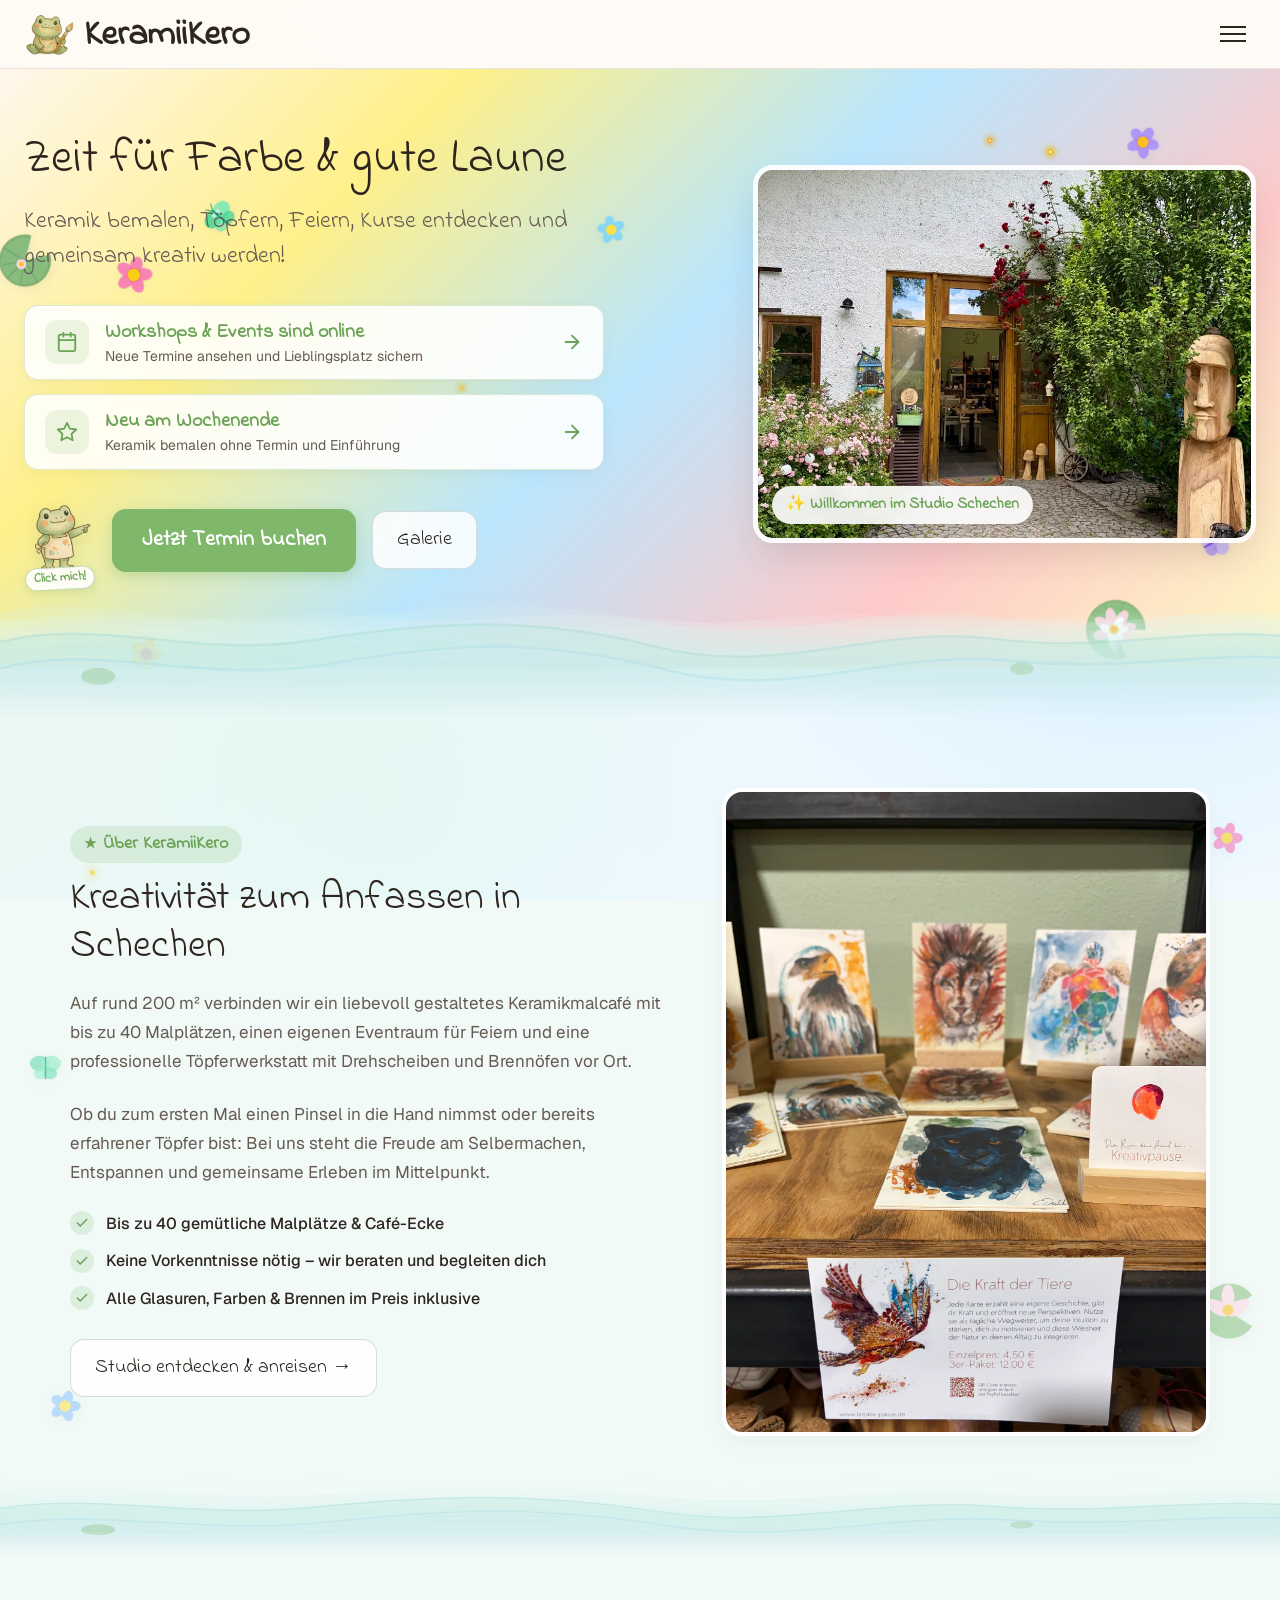
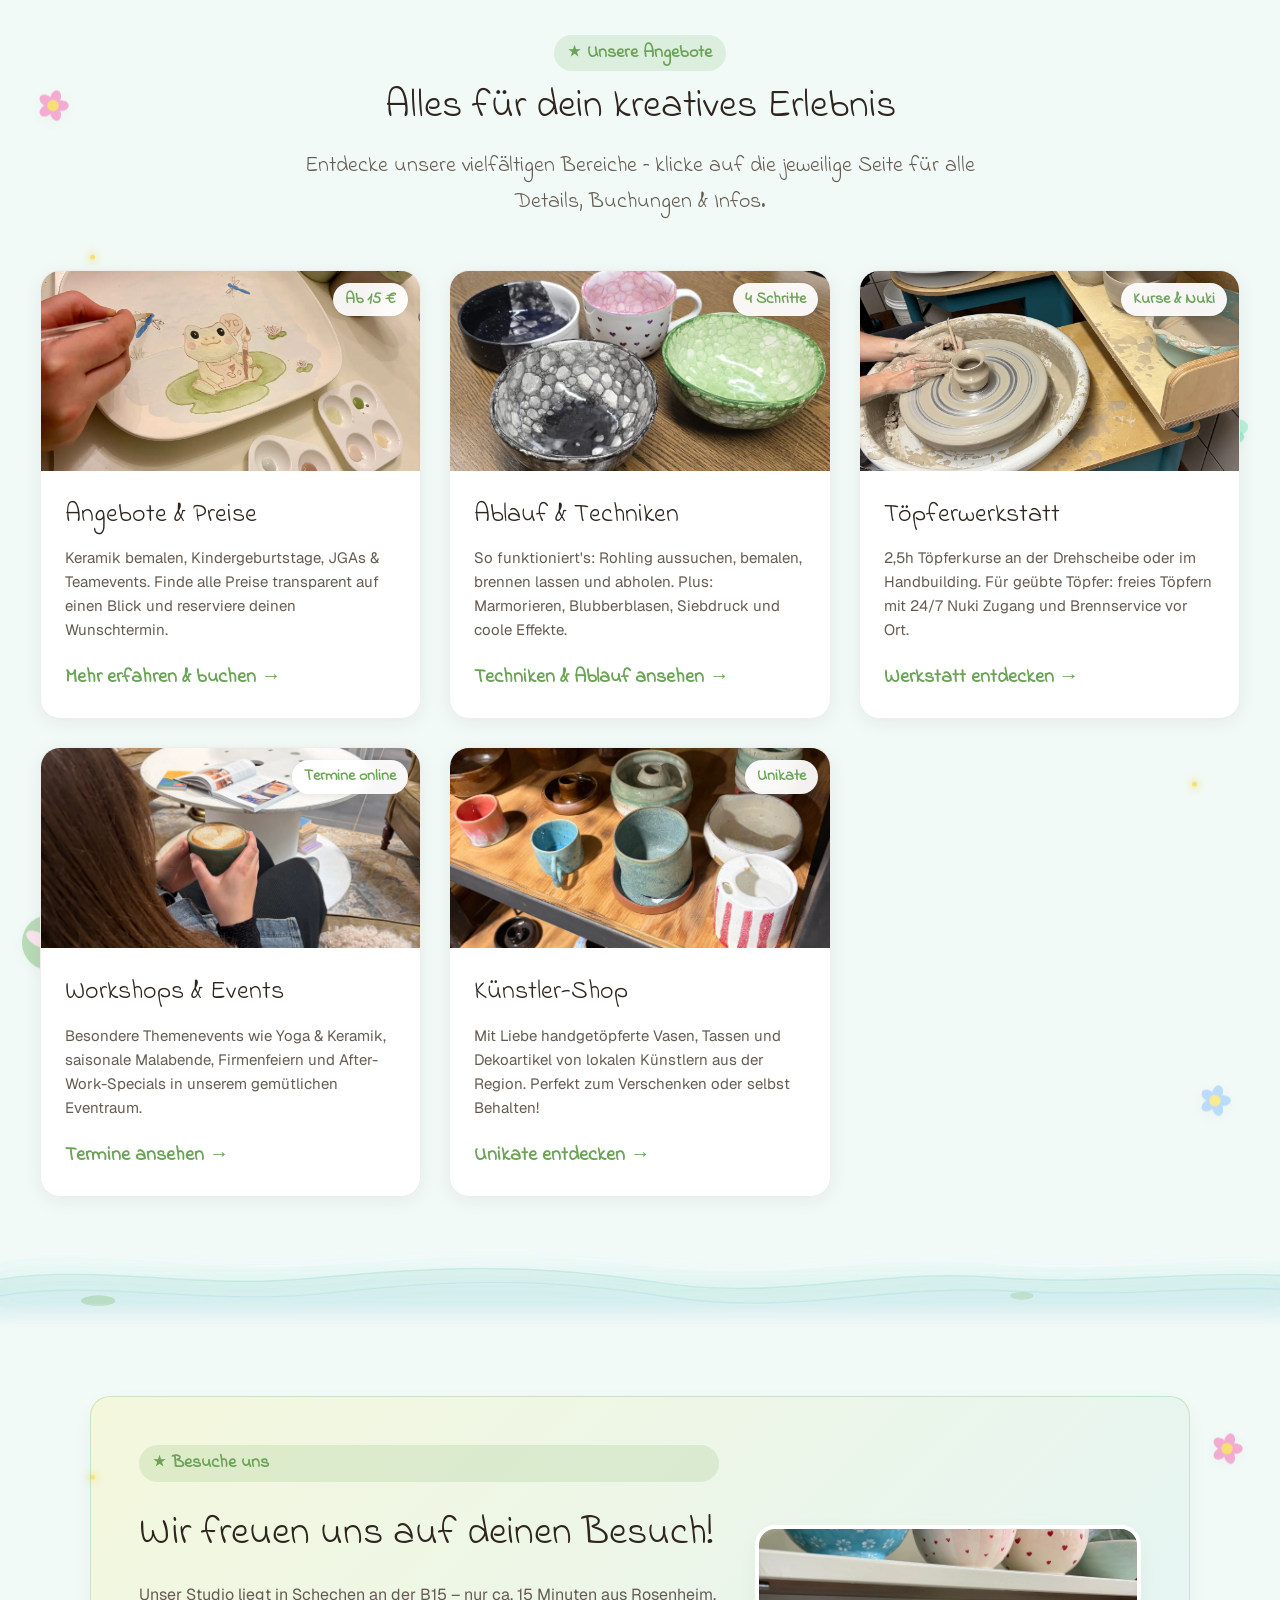
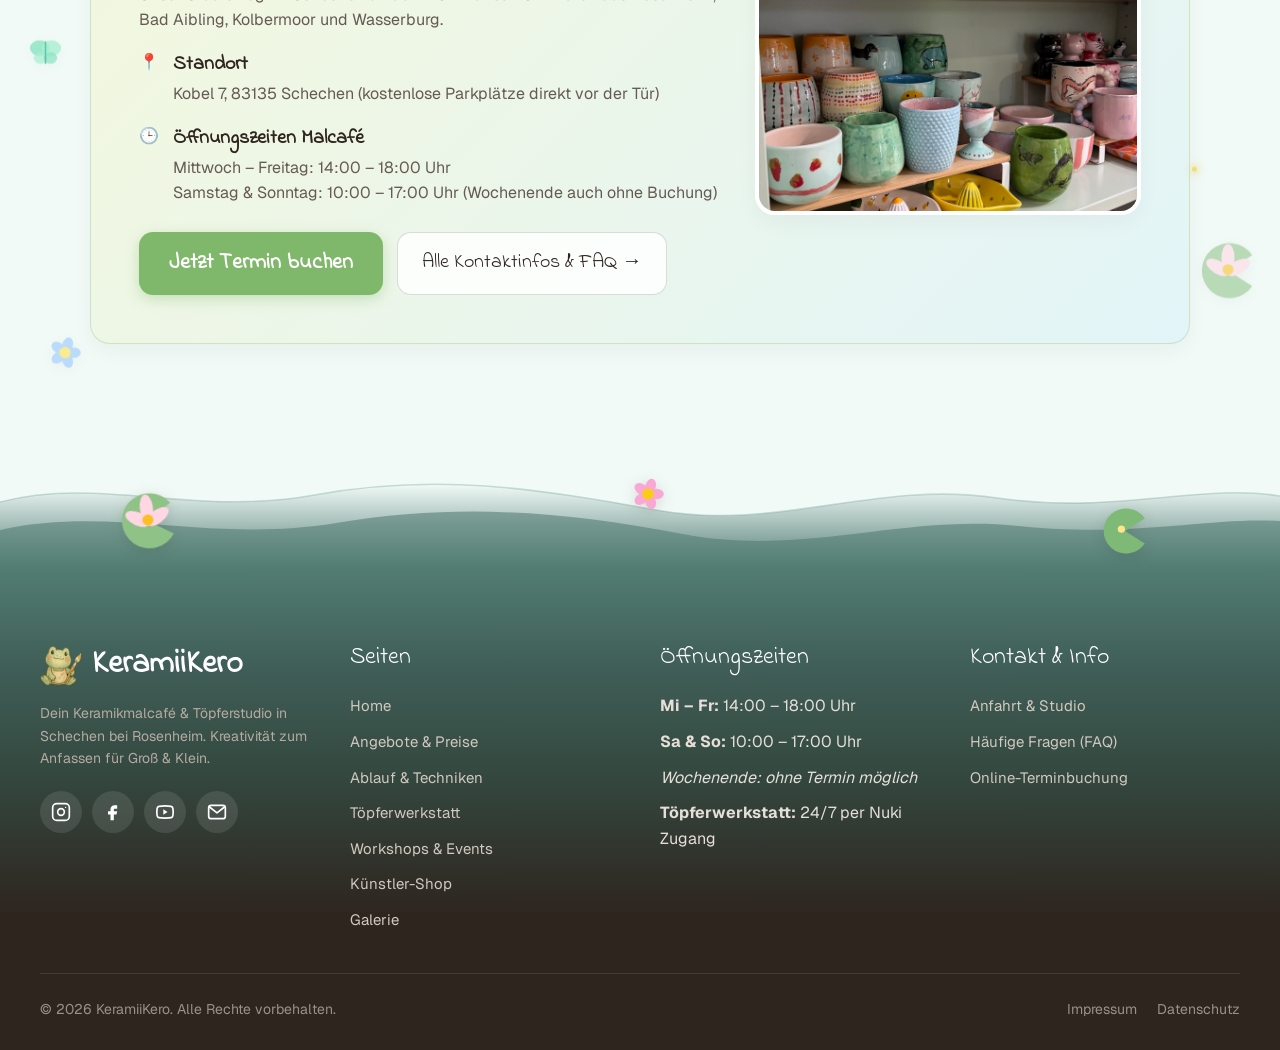
==== commit 635b2d50: "Improve contact delivery and pottery offers" ====
--- a/index.html
+++ b/index.html
@@ -3,11 +3,11 @@
 
 <head>
     <meta charset="UTF-8">
-    <meta name="viewport" content="width=device-width, initial-scale=1.0">
+    <meta name="viewport" content="width=device-width, initial-scale=1.0, maximum-scale=5.0, user-scalable=yes">
     <meta name="description"
         content="KeramiiKero in Schechen bei Rosenheim - Dein kreatives Keramikmalcafé & Töpferstudio. Keramik bemalen, Töpferkurse an der Drehscheibe, Feiern und Workshops.">
     <title>KeramiiKero | Keramik bemalen & Töpfern in Schechen</title>
-    <link rel="stylesheet" href="css/keramiikero.css">
+    <link rel="stylesheet" href="css/keramiikero.css?v=20260926-3">
     <link rel="icon" href="images/kero-logo-final.webp" type="image/webp">
 </head>
 
@@ -742,7 +742,7 @@
         </div>
     </footer>
 
-    <script src="js/keramiikero.js"></script>
+    <script src="js/keramiikero.js?v=20260926-3"></script>
 </body>
 
 </html>
--- a/css/keramiikero.css
+++ b/css/keramiikero.css
@@ -1920,6 +1920,21 @@
     position: relative;
 }
 
+.pricing-card .pricing-preview-image {
+    width: 100%;
+    height: 190px;
+    margin-bottom: 20px;
+    border-radius: 18px;
+    object-fit: cover;
+    box-shadow: 0 5px 14px rgba(65, 94, 62, 0.12);
+}
+
+.pricing-card .pottery-mascot-image {
+    object-fit: contain;
+    padding: 10px;
+    background: linear-gradient(135deg, rgba(239, 252, 235, 0.96), rgba(232, 247, 255, 0.96));
+}
+
 .pricing-badge {
     position: absolute;
     top: -14px;
@@ -1934,6 +1949,10 @@
     border-radius: var(--radius-full);
 }
 
+.pricing-card.featured > .pricing-badge + h3 {
+    margin-top: 18px;
+}
+
 .pricing-price {
     font-family: var(--font-handwritten);
     font-size: 44px;
@@ -1962,6 +1981,491 @@
     content: '✓';
     color: var(--color-primary-dark);
     font-weight: bold;
+}
+
+@media (max-width: 600px) {
+    .pricing-grid {
+        grid-template-columns: 1fr;
+        gap: 22px;
+    }
+
+    .pricing-card {
+        padding: 26px 20px;
+    }
+
+    .pricing-card .pricing-preview-image {
+        height: 180px;
+    }
+
+    .pricing-price {
+        font-size: 36px;
+    }
+}
+
+.pricing-card-toggle,
+.pricing-inquiry-btn {
+    display: none;
+}
+
+.pricing-card-details {
+    display: contents;
+}
+
+.pricing-carousel-shell {
+    position: relative;
+    margin-bottom: 50px;
+}
+
+.pricing-grid.mobile-pricing-carousel {
+    display: grid;
+    margin: 0;
+}
+
+.mobile-pricing-carousel > .pricing-card {
+    display: flex;
+    width: 100%;
+    min-height: 0;
+}
+
+.mobile-pricing-carousel > .pricing-card.is-active {
+    display: flex;
+    animation: pricing-card-in 0.35s ease both;
+}
+
+.pricing-carousel-controls {
+    display: none;
+}
+
+.pricing-carousel-arrow {
+    position: absolute;
+    top: 50%;
+    display: grid;
+    place-items: center;
+    width: 50px;
+    height: 50px;
+    border: 2px solid var(--color-primary);
+    border-radius: 50%;
+    background: rgba(255, 255, 255, 0.96);
+    color: var(--color-primary-dark);
+    font-size: 26px;
+    line-height: 1;
+    cursor: pointer;
+    pointer-events: auto;
+    box-shadow: var(--shadow-soft);
+    transition: transform var(--transition-fast), background-color var(--transition-fast);
+}
+
+.pricing-carousel-prev {
+    left: -66px;
+    transform: translateY(-50%);
+}
+
+.pricing-carousel-next {
+    right: -66px;
+    transform: translateY(-50%);
+}
+
+.pricing-carousel-prev:hover,
+.pricing-carousel-prev:focus-visible {
+    transform: translateY(-50%) scale(1.07);
+    background: var(--color-primary-soft);
+}
+
+.pricing-carousel-next:hover,
+.pricing-carousel-next:focus-visible {
+    transform: translateY(-50%) scale(1.07);
+    background: var(--color-primary-soft);
+}
+
+.pricing-carousel-status {
+    min-width: 58px;
+    text-align: center;
+    color: var(--color-primary-dark);
+    font-family: var(--font-handwritten);
+    font-size: 20px;
+    font-weight: 700;
+}
+
+.pricing-swipe-hint {
+    color: var(--color-text-muted);
+    font-size: 13px;
+    font-weight: 700;
+}
+
+@media (max-width: 700px) {
+    .pricing-carousel-arrow {
+        display: none;
+    }
+
+    .pricing-carousel-shell {
+        margin-top: 48px;
+        margin-bottom: 50px;
+        touch-action: pan-y pinch-zoom;
+    }
+
+    .pricing-carousel-controls {
+        position: absolute;
+        top: -38px;
+        left: 50%;
+        z-index: 4;
+        display: flex;
+        align-items: center;
+        gap: 8px;
+        transform: translateX(-50%);
+        white-space: nowrap;
+        pointer-events: none;
+    }
+
+    .pricing-grid.mobile-pricing-carousel {
+        display: block;
+    }
+
+    .mobile-pricing-carousel > .pricing-card {
+        display: none;
+    }
+
+    .mobile-pricing-carousel > .pricing-card.is-active {
+        display: flex;
+    }
+
+    .pricing-card-toggle {
+        display: flex;
+        align-items: center;
+        justify-content: space-between;
+        width: 100%;
+        margin-top: 18px;
+        padding: 12px 16px;
+        border: 1px solid rgba(97, 158, 78, 0.35);
+        border-radius: var(--radius-md);
+        background: var(--color-primary-soft);
+        color: var(--color-primary-dark);
+        font-family: var(--font-handwritten);
+        font-size: 18px;
+        font-weight: 700;
+        cursor: pointer;
+    }
+
+    .pricing-card-chevron {
+        width: 10px;
+        height: 10px;
+        border-right: 2px solid currentColor;
+        border-bottom: 2px solid currentColor;
+        transform: translateY(-2px) rotate(45deg);
+        transition: transform var(--transition-fast);
+    }
+
+    .pricing-card.is-expanded .pricing-card-chevron {
+        transform: translateY(2px) rotate(225deg);
+    }
+
+    .pricing-card-details {
+        display: block;
+        max-height: 0;
+        overflow: hidden;
+        opacity: 0;
+        transition: max-height 0.5s ease, opacity 0.3s ease;
+    }
+
+    .pricing-card.is-expanded .pricing-card-details {
+        max-height: 1800px;
+        opacity: 1;
+    }
+
+    .pricing-inquiry-btn {
+        display: inline-flex;
+        align-items: center;
+        justify-content: center;
+        width: 100%;
+        margin-top: 12px;
+        text-align: center;
+    }
+}
+
+@keyframes pricing-card-in {
+    from {
+        opacity: 0;
+        transform: translateX(18px);
+    }
+    to {
+        opacity: 1;
+        transform: translateX(0);
+    }
+}
+
+.direct-contact-box {
+    scroll-margin-top: 110px;
+    max-width: 1120px;
+    margin: 46px auto;
+    padding: clamp(28px, 4vw, 48px);
+    border: 2px solid rgba(128, 184, 107, 0.42);
+    border-radius: var(--radius-lg);
+    background: linear-gradient(120deg, rgba(237, 253, 242, 0.95), rgba(232, 247, 255, 0.94));
+    box-shadow: var(--shadow-soft);
+}
+
+.direct-contact-icon {
+    display: grid;
+    place-items: center;
+    width: 58px;
+    height: 58px;
+    border-radius: 50%;
+    background: #fff;
+    font-size: 28px;
+    box-shadow: 0 5px 16px rgba(65, 94, 62, 0.12);
+    margin: 22px 0 14px;
+}
+
+.direct-contact-form-heading {
+    text-align: center;
+}
+
+.contact-section-tag::before {
+    display: none;
+}
+
+.direct-contact-form-heading h2 {
+    margin: 7px 0 6px;
+    font-size: clamp(28px, 3vw, 38px);
+}
+
+.direct-contact-form-heading p {
+    margin: 0 auto;
+    color: var(--color-text-muted);
+    line-height: 1.65;
+}
+
+.contact-send-note {
+    margin: -4px 0 0 !important;
+    color: var(--color-text-muted);
+    font-size: 14px;
+    line-height: 1.5;
+    text-align: center;
+}
+
+.direct-contact-form {
+    display: grid;
+    gap: 18px;
+    padding: 24px;
+    border: 1px solid rgba(128, 184, 107, 0.34);
+    border-radius: var(--radius-lg);
+    background: rgba(255, 255, 255, 0.86);
+    box-shadow: 0 8px 24px rgba(65, 94, 62, 0.1);
+}
+
+.contact-identity-field[hidden] {
+    display: none !important;
+}
+
+.contact-channel-picker {
+    display: grid;
+    grid-template-columns: 1fr 1fr;
+    gap: 10px;
+    margin: 0;
+    padding: 0;
+    border: 0;
+}
+
+.contact-channel-picker legend {
+    grid-column: 1 / -1;
+    margin-bottom: 9px;
+    color: var(--color-text);
+    font-family: var(--font-handwritten);
+    font-size: 20px;
+    font-weight: 700;
+}
+
+.contact-channel-option {
+    position: relative;
+    cursor: pointer;
+}
+
+.contact-channel-option input {
+    position: absolute;
+    opacity: 0;
+    pointer-events: none;
+}
+
+.contact-channel-option span {
+    display: flex;
+    align-items: center;
+    justify-content: center;
+    min-height: 50px;
+    padding: 10px 16px;
+    border: 2px solid var(--color-border);
+    border-radius: var(--radius-md);
+    background: #fff;
+    color: var(--color-text-muted);
+    font-weight: 700;
+    transition: border-color var(--transition-fast), background-color var(--transition-fast), color var(--transition-fast), transform var(--transition-fast);
+}
+
+.contact-channel-option input:checked + span {
+    border-color: var(--color-primary);
+    background: var(--color-primary-soft);
+    color: var(--color-primary-dark);
+}
+
+.contact-channel-option input:focus-visible + span {
+    outline: 3px solid rgba(97, 158, 78, 0.26);
+    outline-offset: 2px;
+}
+
+.contact-channel-option:hover span {
+    transform: translateY(-2px);
+}
+
+.contact-form-row {
+    display: grid;
+    grid-template-columns: 1fr 1fr;
+    gap: 14px;
+}
+
+.direct-contact-form label:not(.contact-channel-option) {
+    display: grid;
+    gap: 7px;
+    color: var(--color-text);
+    font-weight: 700;
+}
+
+.direct-contact-form input,
+.direct-contact-form select,
+.direct-contact-form textarea {
+    width: 100%;
+    padding: 12px 14px;
+    border: 1px solid rgba(91, 115, 84, 0.28);
+    border-radius: 12px;
+    background: #fff;
+    color: var(--color-text);
+    font: inherit;
+}
+
+.direct-contact-form textarea {
+    min-height: 130px;
+    resize: vertical;
+}
+
+.direct-contact-form input:focus,
+.direct-contact-form select:focus,
+.direct-contact-form textarea:focus {
+    outline: 3px solid rgba(97, 158, 78, 0.2);
+    border-color: var(--color-primary);
+}
+
+.contact-submit {
+    width: 100%;
+    border: 0;
+    cursor: pointer;
+}
+
+.contact-submit:disabled {
+    cursor: wait;
+    opacity: 0.7;
+}
+
+.contact-form-status {
+    min-height: 24px;
+    margin: -8px 0 0;
+    color: var(--color-primary-dark);
+    font-weight: 700;
+    text-align: center;
+}
+
+.contact-form-status.is-error {
+    color: #a23a3a;
+}
+
+.direct-contact-form.is-whatsapp .contact-submit {
+    background: #25d366;
+}
+
+.direct-contact-form.is-whatsapp .contact-submit:hover,
+.direct-contact-form.is-whatsapp .contact-submit:focus-visible {
+    background: #1fb75a;
+}
+
+@media (max-width: 760px) {
+    .direct-contact-box {
+        margin: 34px 0;
+        padding: 24px 20px;
+    }
+
+    .direct-contact-form {
+        padding: 18px;
+    }
+
+    .contact-form-row {
+        grid-template-columns: 1fr;
+    }
+}
+
+.birthday-packages {
+    display: grid;
+    gap: 16px;
+    margin: 20px 0 26px;
+}
+
+.birthday-package {
+    padding: 18px;
+    border: 1px solid rgba(128, 184, 107, 0.38);
+    border-radius: var(--radius-md);
+    background: rgba(237, 253, 242, 0.58);
+}
+
+.birthday-package h4 {
+    margin: 0 0 5px;
+    font-family: var(--font-handwritten);
+    font-size: 22px;
+}
+
+.birthday-package > strong {
+    color: var(--color-primary-dark);
+    font-size: 18px;
+}
+
+.birthday-package > p {
+    margin: 8px 0 0;
+    color: var(--color-text-muted);
+    line-height: 1.55;
+}
+
+.birthday-package .pricing-features {
+    margin-bottom: 0;
+}
+
+.workshop-empty-state {
+    max-width: 760px;
+    margin: 10px auto 60px;
+    padding: clamp(40px, 7vw, 72px) 28px;
+    border: 2px solid rgba(128, 184, 107, 0.38);
+    border-radius: var(--radius-lg);
+    background: linear-gradient(135deg, rgba(237, 253, 242, 0.92), rgba(232, 247, 255, 0.9));
+    box-shadow: var(--shadow-soft);
+    text-align: center;
+}
+
+.workshop-empty-state > span {
+    display: block;
+    margin-bottom: 12px;
+    font-size: 44px;
+}
+
+.workshop-empty-state h2 {
+    margin-bottom: 12px;
+    font-size: clamp(28px, 4vw, 42px);
+}
+
+.workshop-empty-state p {
+    max-width: 560px;
+    margin: 0 auto;
+    color: var(--color-text-muted);
+    font-size: 17px;
+    line-height: 1.65;
+}
+
+@media (max-width: 420px) {
+    .contact-channel-picker {
+        grid-template-columns: 1fr;
+    }
 }
 
 /* Steps Grid (How it works) */
@@ -2528,16 +3032,15 @@
 }
 
 .carousel-nav {
-    display: flex;
-    align-items: center;
-    justify-content: center;
-    gap: 16px;
-    margin-top: 20px;
-    flex-wrap: wrap;
-    padding-bottom: 20px;
+    position: absolute;
+    inset: 0;
+    z-index: 3;
+    pointer-events: none;
 }
 
 .carousel-btn {
+    position: absolute;
+    top: 50%;
     width: 44px;
     height: 44px;
     border-radius: 50%;
@@ -2551,18 +3054,37 @@
     font-size: 18px;
     transition: background-color var(--transition-fast), border-color var(--transition-fast), transform var(--transition-fast);
     flex-shrink: 0;
+    pointer-events: auto;
+    transform: translateY(-50%);
 }
 
 .carousel-btn:hover {
     background-color: var(--color-primary-light);
     border-color: var(--color-primary);
-    transform: scale(1.08);
+    transform: translateY(-50%) scale(1.08);
+}
+
+.carousel-btn-prev {
+    left: 14px;
+}
+
+.carousel-btn-next {
+    right: 14px;
 }
 
 .carousel-dots {
+    position: absolute;
+    bottom: 16px;
+    left: 50%;
     display: flex;
     gap: 8px;
     align-items: center;
+    padding: 8px 12px;
+    border-radius: var(--radius-full);
+    background: rgba(255, 255, 255, 0.88);
+    box-shadow: var(--shadow-soft);
+    pointer-events: auto;
+    transform: translateX(-50%);
 }
 
 .carousel-dot {
@@ -2581,7 +3103,11 @@
     transform: scale(1.3);
 }
 
-@media (max-width: 600px) {
+@media (max-width: 700px) {
+    .carousel-btn {
+        display: none;
+    }
+
     .step-carousel-img {
         height: 200px;
     }
@@ -2839,6 +3365,8 @@
 }
 
 .map-app-dialog {
+    position: fixed;
+    inset: 0;
     width: min(620px, calc(100% - 32px));
     max-height: calc(100vh - 32px);
     margin: auto;
@@ -2848,6 +3376,13 @@
     color: var(--color-text-main);
     background: #fffaf5;
     box-shadow: 0 24px 70px rgba(74, 61, 52, 0.28);
+    overflow: auto;
+}
+
+.ambient-section > .map-app-dialog[open] {
+    position: fixed;
+    inset: 0;
+    z-index: 1000;
 }
 
 .map-app-dialog::backdrop {
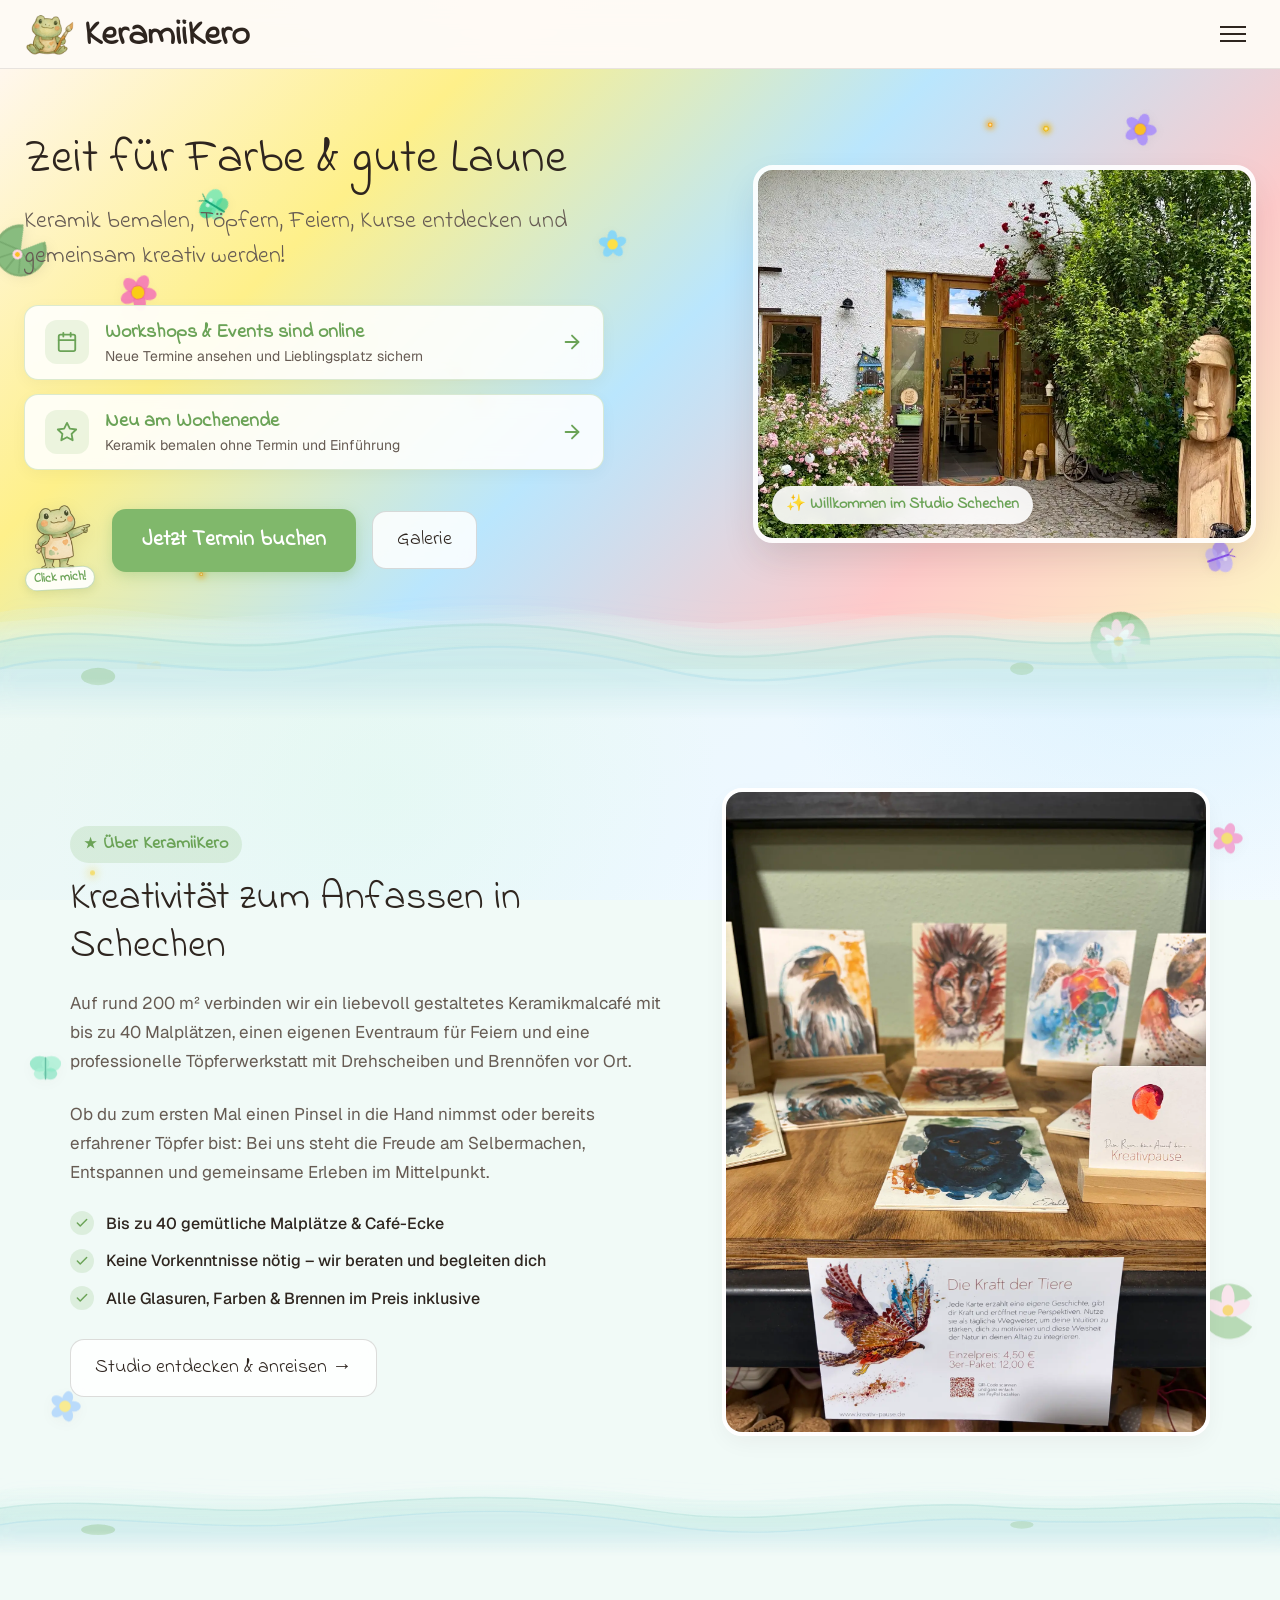
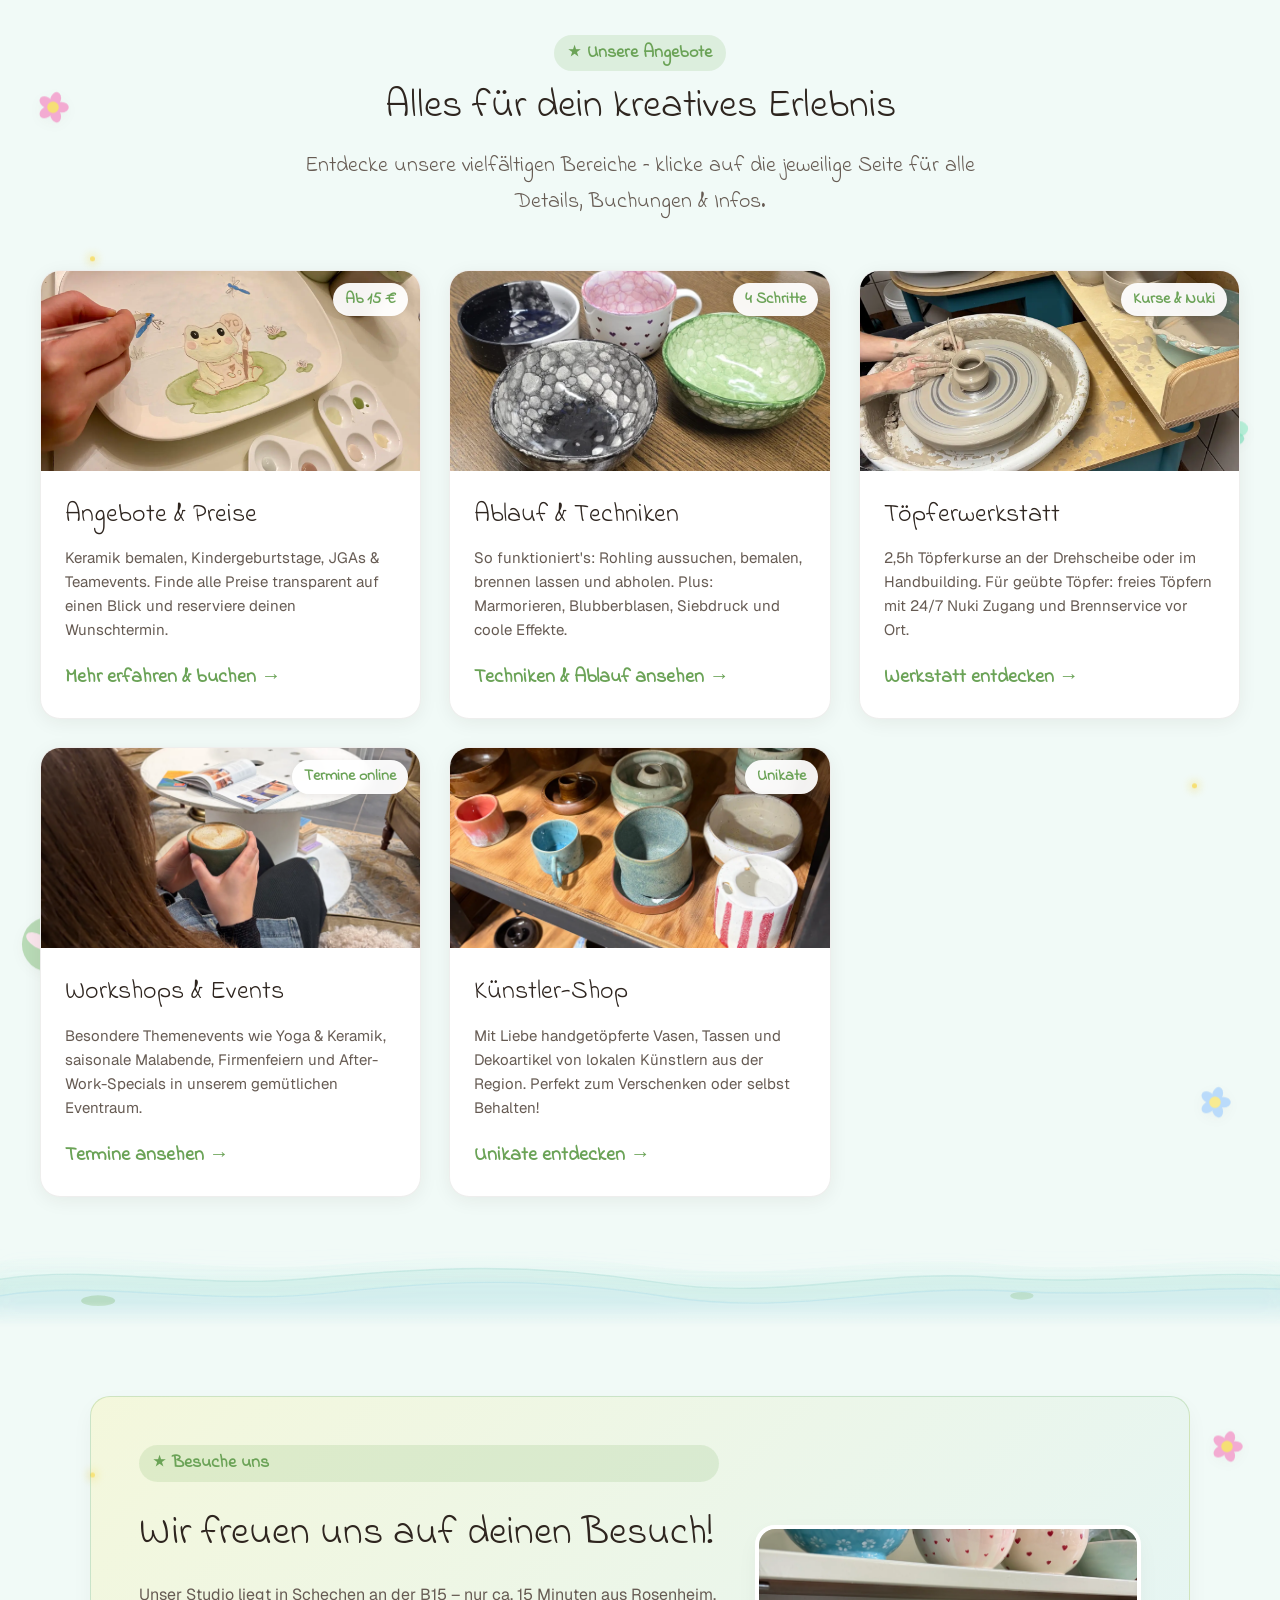
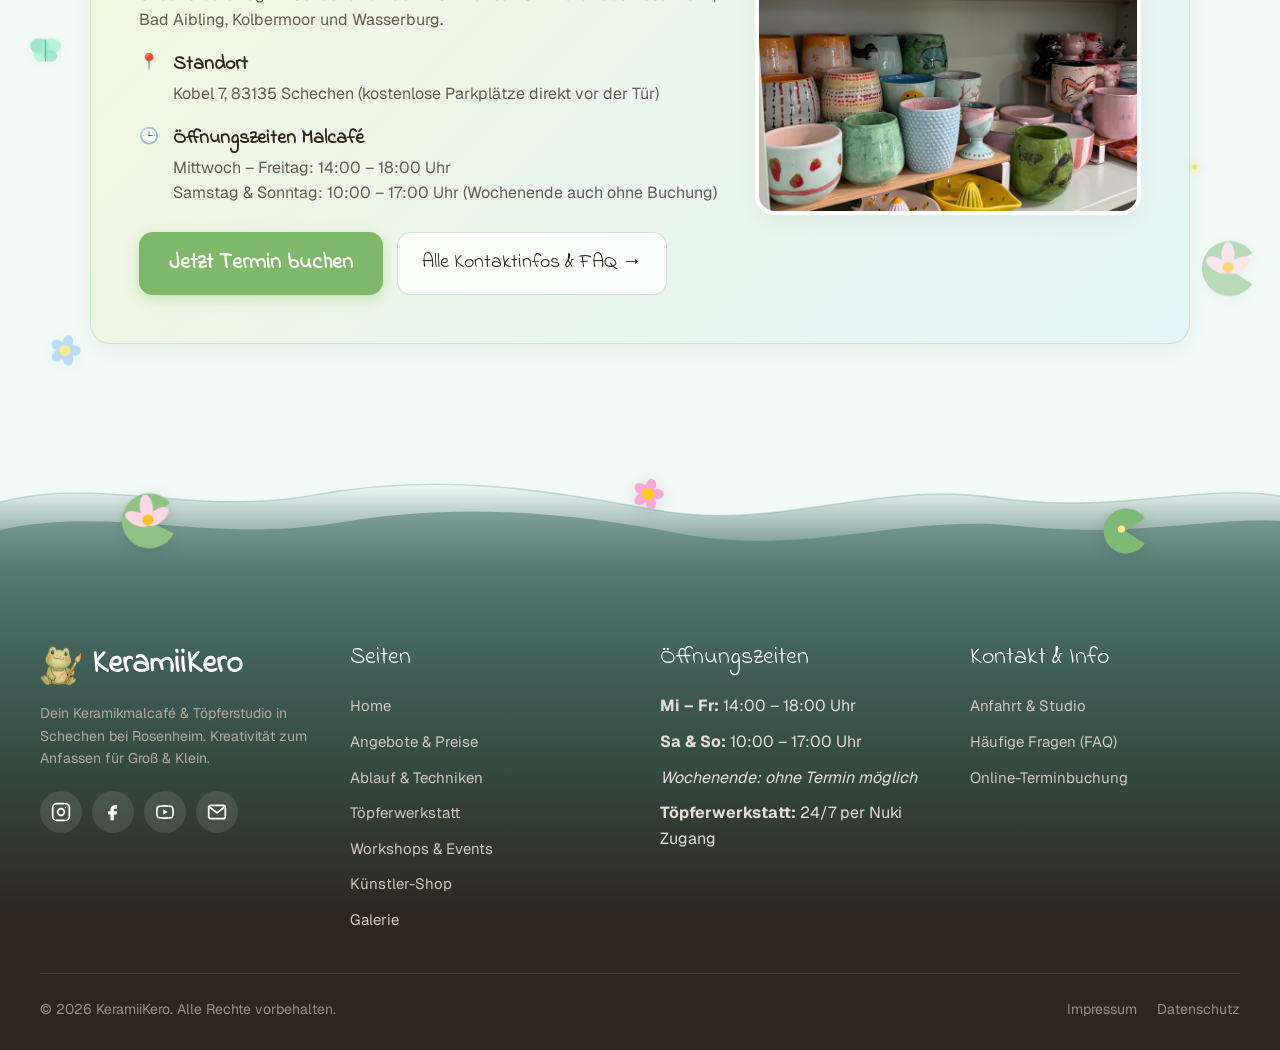
==== commit f62d37c0: "Report contact form delivery errors accurately" ====
--- a/index.html
+++ b/index.html
@@ -7,7 +7,7 @@
     <meta name="description"
         content="KeramiiKero in Schechen bei Rosenheim - Dein kreatives Keramikmalcafé & Töpferstudio. Keramik bemalen, Töpferkurse an der Drehscheibe, Feiern und Workshops.">
     <title>KeramiiKero | Keramik bemalen & Töpfern in Schechen</title>
-    <link rel="stylesheet" href="css/keramiikero.css?v=20260926-3">
+    <link rel="stylesheet" href="css/keramiikero.css?v=20260926-4">
     <link rel="icon" href="images/kero-logo-final.webp" type="image/webp">
 </head>
 
@@ -742,7 +742,7 @@
         </div>
     </footer>
 
-    <script src="js/keramiikero.js?v=20260926-3"></script>
+    <script src="js/keramiikero.js?v=20260926-4"></script>
 </body>
 
 </html>
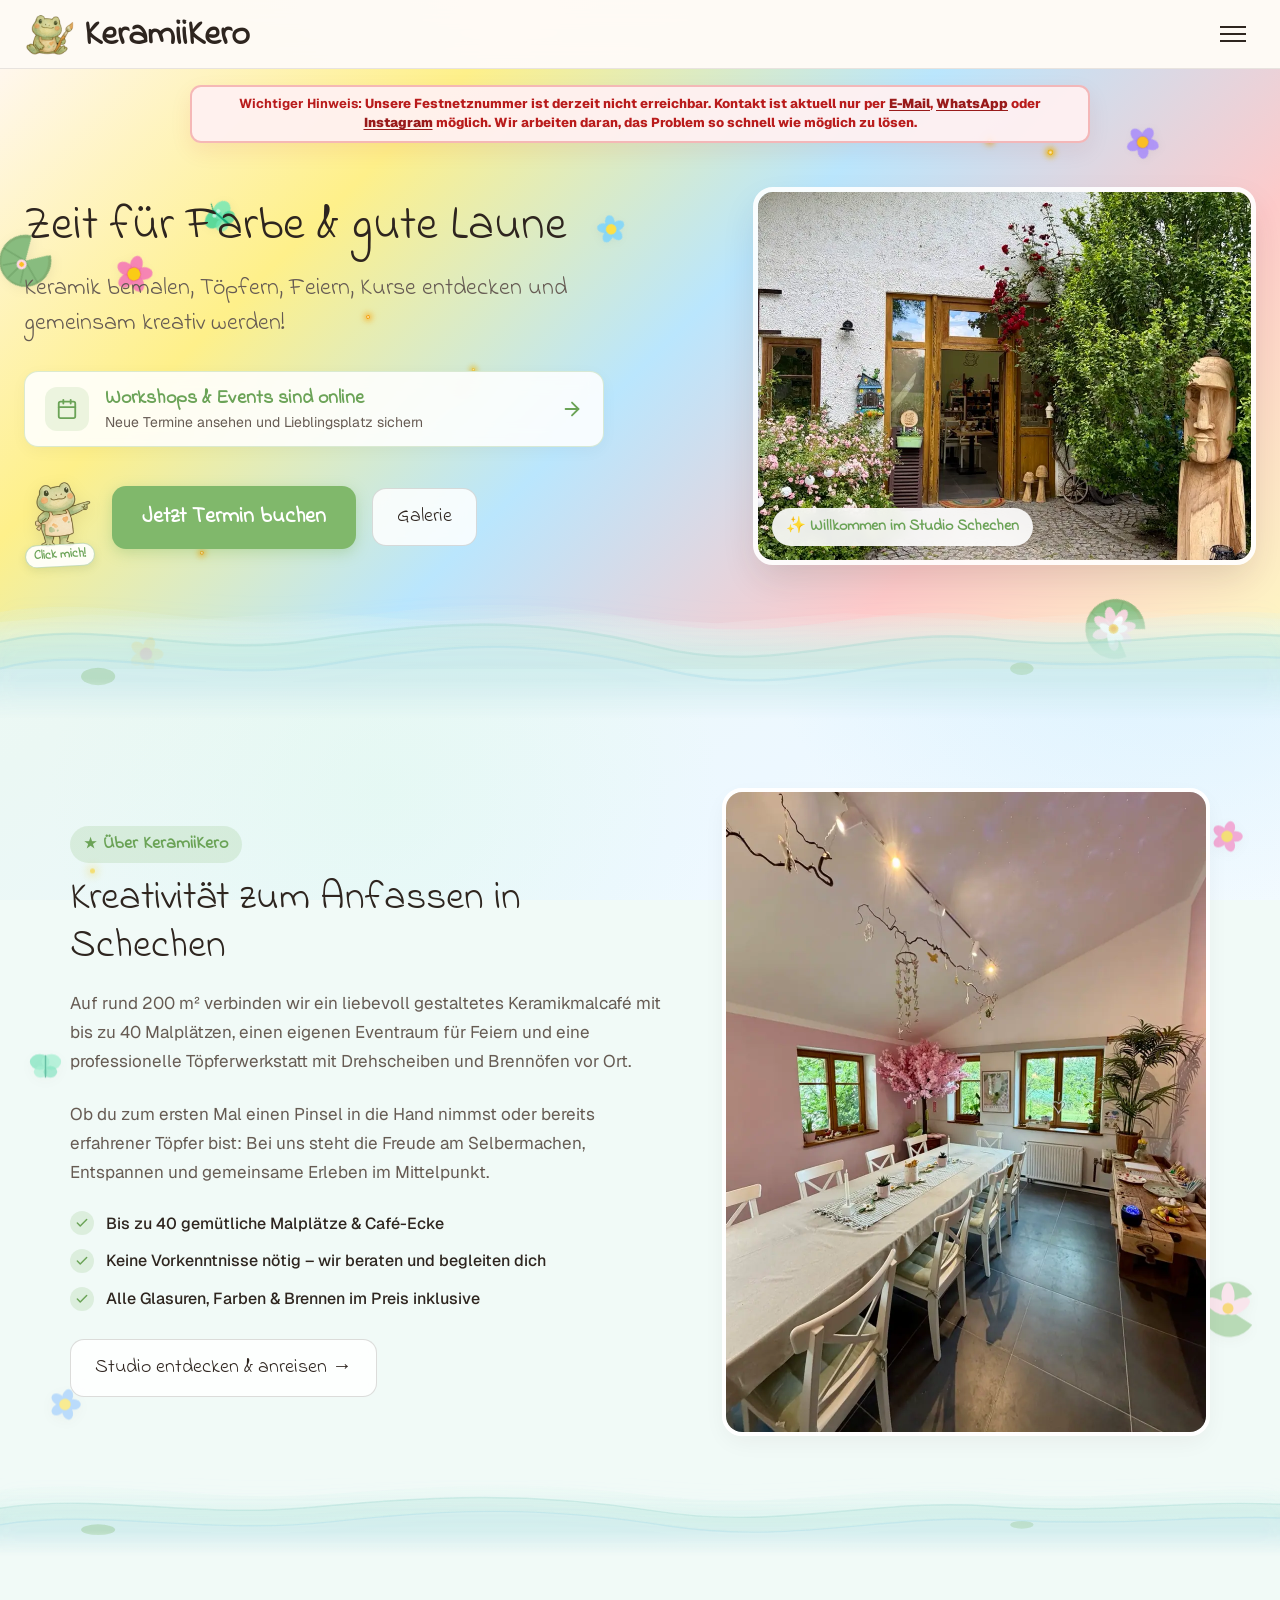
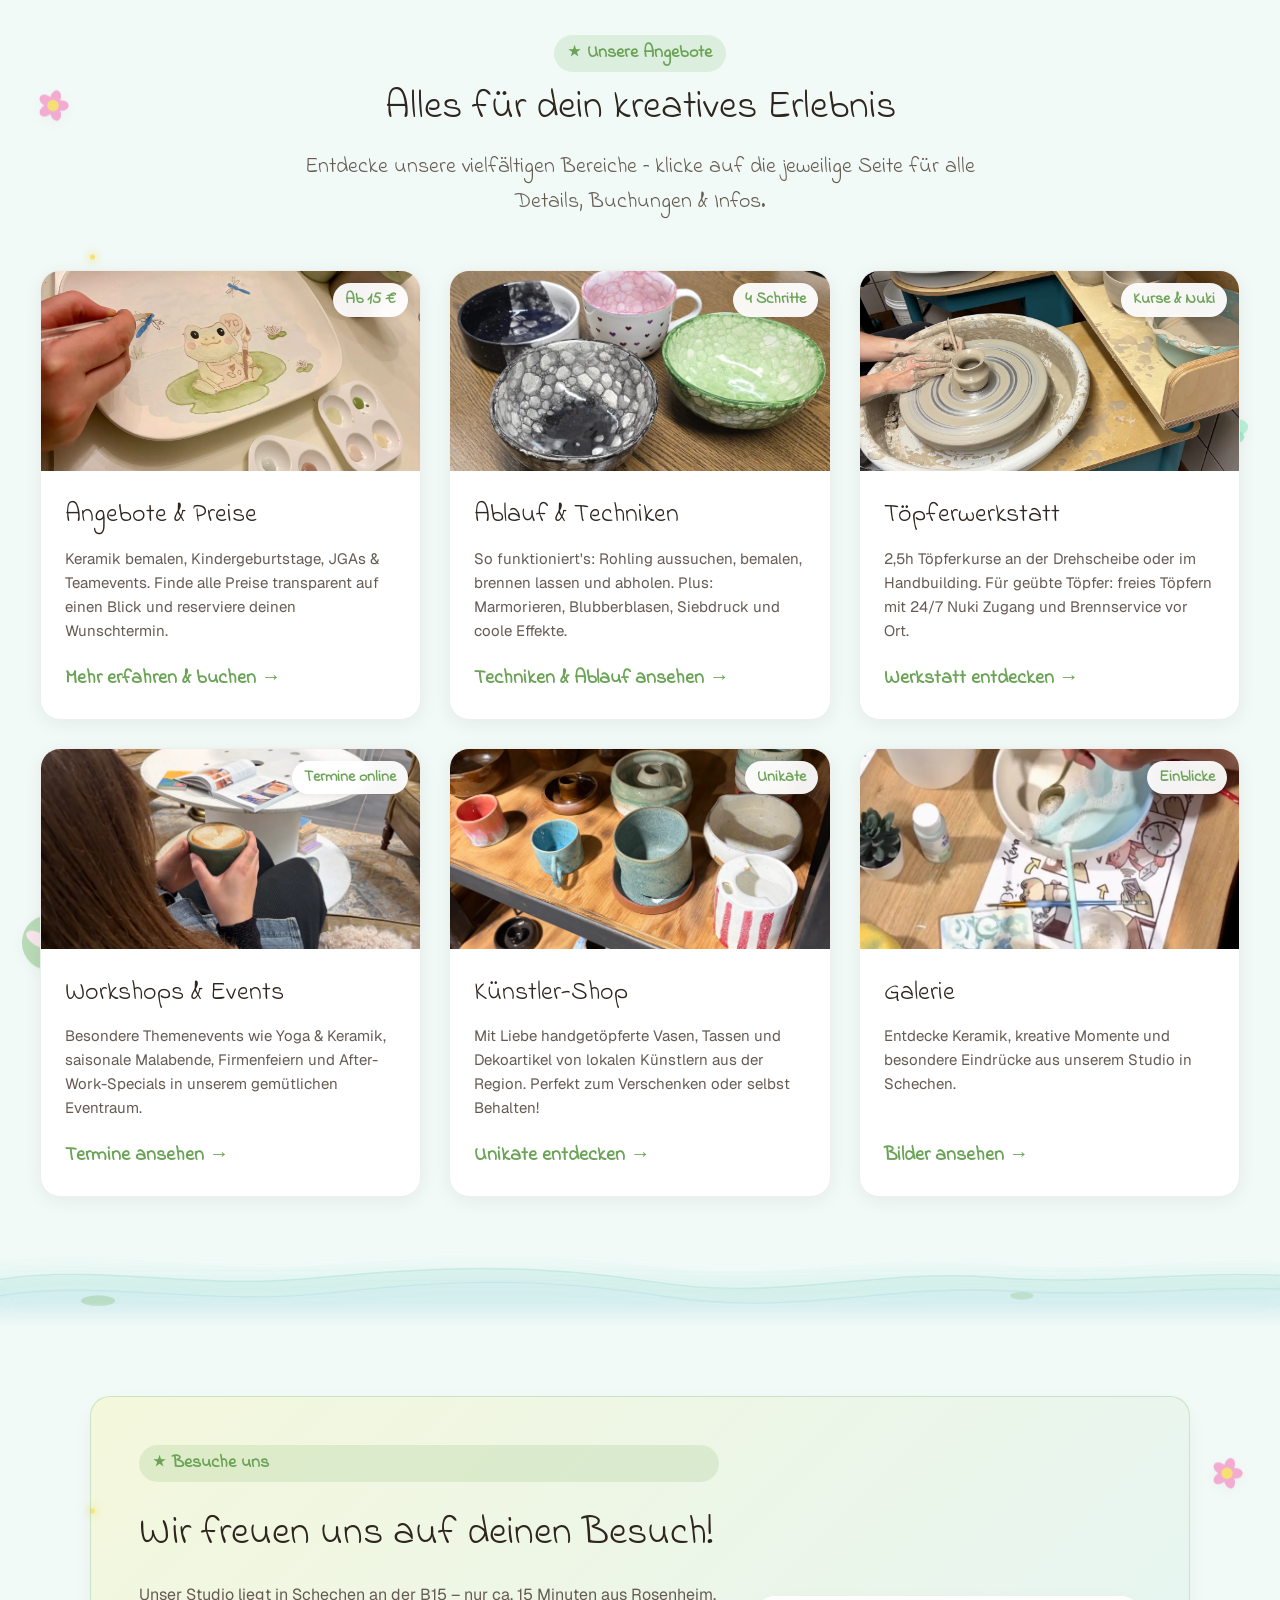
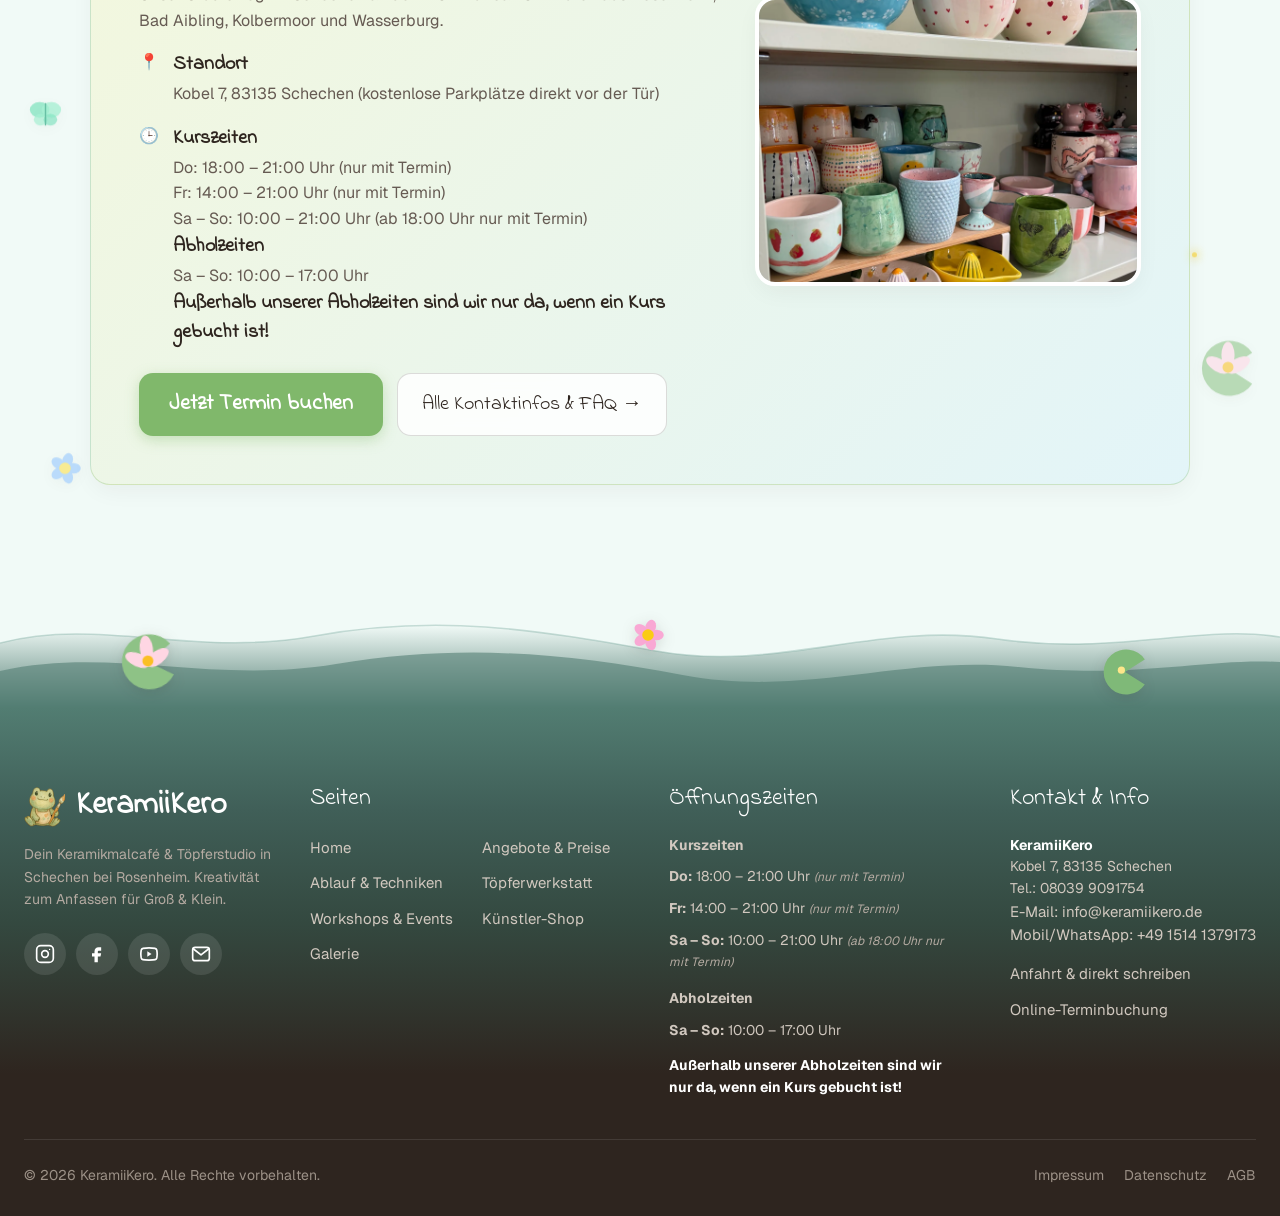
==== commit faef8c61: "Update site content, responsive carousels and contact details" ====
--- a/index.html
+++ b/index.html
@@ -7,7 +7,7 @@
     <meta name="description"
         content="KeramiiKero in Schechen bei Rosenheim - Dein kreatives Keramikmalcafé & Töpferstudio. Keramik bemalen, Töpferkurse an der Drehscheibe, Feiern und Workshops.">
     <title>KeramiiKero | Keramik bemalen & Töpfern in Schechen</title>
-    <link rel="stylesheet" href="css/keramiikero.css?v=20260926-4">
+    <link rel="stylesheet" href="css/keramiikero.css?v=20260929-4">
     <link rel="icon" href="images/kero-logo-final.webp" type="image/webp">
 </head>
 
@@ -337,27 +337,6 @@
                                 </span>
                             </a>
 
-                            <a href="angebote-preise.html" class="hero-info-card">
-                                <span class="hero-info-icon">
-                                    <svg viewBox="0 0 24 24" fill="none" stroke="currentColor" stroke-width="2"
-                                        stroke-linecap="round" stroke-linejoin="round">
-                                        <path
-                                            d="M12 2l3.09 6.26L22 9.27l-5 4.87 1.18 6.88L12 17.77l-6.18 3.25L7 14.14 2 9.27l6.91-1.01L12 2z">
-                                        </path>
-                                    </svg>
-                                </span>
-                                <span class="hero-info-text">
-                                    <strong>Neu am Wochenende</strong>
-                                    <small>Keramik bemalen ohne Termin und Einführung</small>
-                                </span>
-                                <span class="hero-info-arrow">
-                                    <svg viewBox="0 0 24 24" fill="none" stroke="currentColor" stroke-width="2"
-                                        stroke-linecap="round" stroke-linejoin="round">
-                                        <line x1="5" y1="12" x2="19" y2="12"></line>
-                                        <polyline points="12 5 19 12 12 19"></polyline>
-                                    </svg>
-                                </span>
-                            </a>
                         </div>
 
                         <!-- Action Buttons & Interactive Mascot -->
@@ -382,7 +361,7 @@
 
                     <!-- Right Column (Desktop): Smooth Rotating Studio Slideshow -->
                     <div class="hero-carousel-wrap">
-                        <div class="carousel-frame">
+                        <a href="galerie.html" class="carousel-frame hero-carousel-link" aria-label="Zur Galerie – Willkommen im Studio Schechen">
                             <div class="carousel-slide active">
                                 <img src="images/newschechen-img-2327.webp" alt="KeramiiKero Malcafé Studio">
                             </div>
@@ -405,7 +384,7 @@
                                 <img src="images/IMG_1200.webp" alt="Bunte Keramikteller und Schalen">
                             </div>
                             <div class="carousel-badge">✨ Willkommen im Studio Schechen</div>
-                        </div>
+                        </a>
                     </div>
 
                 </div>
@@ -484,7 +463,7 @@
                 </div>
 
                 <div class="about-image-wrap">
-                    <img src="images/about-neueroeffnung-IMG_0985.webp" alt="KeramiiKero Studio Innenansicht">
+                    <img src="images/newschechen-img-2296.webp" alt="Der liebevoll eingerichtete Kreativ- und Eventraum im KeramiiKero Studio">
                 </div>
             </div>
         </section>
@@ -600,6 +579,23 @@
                                 Region. Perfekt zum Verschenken oder selbst Behalten!
                             </p>
                             <span class="preview-card-link">Unikate entdecken →</span>
+                        </div>
+                    </a>
+
+                    <!-- Preview Card 6: Galerie -->
+                    <a href="galerie.html" class="preview-card">
+                        <div class="preview-card-img-wrap">
+                            <img src="images/newschechen-img-2367.webp"
+                                alt="Kreative Eindrücke aus dem KeramiiKero Studio">
+                            <span class="preview-card-badge">Einblicke</span>
+                        </div>
+                        <div class="preview-card-body">
+                            <h3 class="preview-card-title">Galerie</h3>
+                            <p class="preview-card-text">
+                                Entdecke Keramik, kreative Momente und besondere Eindrücke aus unserem Studio in
+                                Schechen.
+                            </p>
+                            <span class="preview-card-link">Bilder ansehen →</span>
                         </div>
                     </a>
 
@@ -637,9 +633,11 @@
                     <div class="contact-info-row">
                         <span>🕒</span>
                         <div>
-                            <strong>Öffnungszeiten Malcafé</strong>
-                            <p>Mittwoch – Freitag: 14:00 – 18:00 Uhr<br>Samstag & Sonntag: 10:00 – 17:00 Uhr (Wochenende
-                                auch ohne Buchung)</p>
+                            <strong>Kurszeiten</strong>
+                            <p>Do: 18:00 – 21:00 Uhr (nur mit Termin)<br>Fr: 14:00 – 21:00 Uhr (nur mit Termin)<br>Sa – So: 10:00 – 21:00 Uhr (ab 18:00 Uhr nur mit Termin)</p>
+                            <strong>Abholzeiten</strong>
+                            <p>Sa – So: 10:00 – 17:00 Uhr</p>
+                            <p class="pickup-hours-note"><strong>Außerhalb unserer Abholzeiten sind wir nur da, wenn ein Kurs gebucht ist!</strong></p>
                         </div>
                     </div>
 
@@ -707,28 +705,29 @@
                     <li><a href="toepferwerkstatt.html">Töpferwerkstatt</a></li>
                     <li><a href="workshops-events.html">Workshops & Events</a></li>
                     <li><a href="kuenstler-shop.html">Künstler-Shop</a></li>
+                    <li><a href="galerie.html">Galerie</a></li>
                 </ul>
             </div>
 
             <div class="footer-col">
                 <h4>Öffnungszeiten</h4>
                 <ul>
-                    <li><strong>Mi – Fr:</strong> 14:00 – 18:00 Uhr</li>
-                    <li><strong>Sa & So:</strong> 10:00 – 17:00 Uhr</li>
-                    <li><em>Wochenende: ohne Termin möglich</em></li>
-                    <li><strong style="margin-top: 6px; display: block;">Töpferwerkstatt:</strong> 24/7 per Nuki Zugang
-                    </li>
+                    <li><strong>Kurszeiten</strong></li>
+                    <li><strong>Do:</strong> 18:00 – 21:00 Uhr (nur mit Termin)</li>
+                    <li><strong>Fr:</strong> 14:00 – 21:00 Uhr (nur mit Termin)</li>
+                    <li><strong>Sa – So:</strong> 10:00 – 21:00 Uhr (ab 18:00 Uhr nur mit Termin)</li>
+                    <li><strong>Abholzeiten:</strong> Sa – So: 10:00 – 17:00 Uhr</li>
                 </ul>
             </div>
 
             <div class="footer-col">
                 <h4>Kontakt & Info</h4>
                 <ul>
-                    <li><a href="kontakt.html">Anfahrt & Studio</a></li>
-                    <li><a href="kontakt.html#faq">Häufige Fragen (FAQ)</a></li>
-                    <li><a href="https://www.etermin.net/keramiikero" target="_blank"
-                            rel="noopener noreferrer">Online-Terminbuchung</a></li>
-                    <li><a href="galerie.html#kreativmarkt">Galerie</a></li>
+                    <li>KeramiiKero</li>
+                    <li>Kobel 7, 83135 Schechen</li>
+                    <li>Tel.: 08039 9091754</li>
+                    <li><a href="mailto:info@keramiikero.de">E-Mail: info@keramiikero.de</a></li>
+                    <li><a href="https://wa.me/4915141379173" target="_blank" rel="noopener noreferrer">Mobil/WhatsApp: +49 1514 1379173</a></li>
                 </ul>
             </div>
         </div>
@@ -738,11 +737,12 @@
             <div class="footer-legal-links">
                 <a href="impressum.html">Impressum</a>
                 <a href="datenschutz.html">Datenschutz</a>
+                <a href="agb.html">AGB</a>
             </div>
         </div>
     </footer>
 
-    <script src="js/keramiikero.js?v=20260926-4"></script>
+    <script src="js/keramiikero.js?v=20260929-4"></script>
 </body>
 
 </html>
--- a/css/keramiikero.css
+++ b/css/keramiikero.css
@@ -84,6 +84,52 @@
     line-height: 1.6;
     overflow-x: hidden;
     -webkit-font-smoothing: antialiased;
+}
+
+.service-alert {
+    position: relative;
+    z-index: 20;
+    width: min(900px, calc(100% - 32px));
+    margin: 0 auto 16px;
+    padding: 8px 14px;
+    background: rgba(255, 241, 242, 0.94);
+    border: 2px solid rgba(220, 38, 38, 0.28);
+    border-radius: 11px;
+    color: #b91c1c;
+    font-size: 13px;
+    font-weight: 800;
+    line-height: 1.45;
+    text-align: center;
+    box-shadow: 0 8px 22px rgba(185, 28, 28, 0.08);
+}
+
+.hero > .service-alert,
+.subpage-hero > .service-alert {
+    position: absolute;
+    top: 16px;
+    left: 50%;
+    margin: 0;
+    transform: translateX(-50%);
+}
+
+.hero.has-service-alert {
+    padding-top: 104px;
+}
+
+.service-alert a {
+    color: #991b1b;
+    font-weight: 900;
+    text-decoration: underline;
+    text-underline-offset: 2px;
+}
+
+@media (max-width: 600px) {
+    .service-alert {
+        width: calc(100% - 24px);
+        margin-bottom: 12px;
+        padding: 7px 10px;
+        font-size: 11px;
+    }
 }
 
 h1,
@@ -676,6 +722,16 @@
     border: 5px solid rgba(255, 255, 255, 0.9);
 }
 
+.hero-carousel-link {
+    display: block;
+    cursor: pointer;
+}
+
+.hero-carousel-link:focus-visible {
+    outline: 3px solid var(--color-primary-dark);
+    outline-offset: 4px;
+}
+
 .carousel-slide {
     position: absolute;
     inset: 0;
@@ -1625,12 +1681,17 @@
 }
 
 .footer-container {
-    max-width: 1200px;
+    width: 100%;
+    max-width: 1420px;
     margin: 0 auto;
     display: grid;
-    grid-template-columns: repeat(auto-fit, minmax(220px, 1fr));
-    gap: 40px;
+    grid-template-columns: minmax(220px, 1.05fr) minmax(310px, 1.35fr) minmax(280px, 1.2fr) minmax(250px, 1.1fr);
+    gap: 34px;
     margin-bottom: 40px;
+}
+
+.footer-contact {
+    justify-self: end;
 }
 
 .footer-brand {
@@ -1673,6 +1734,71 @@
     gap: 10px;
 }
 
+.footer-pages-list {
+    display: grid !important;
+    grid-template-columns: repeat(2, minmax(0, 1fr));
+    column-gap: 18px !important;
+    row-gap: 10px !important;
+}
+
+.footer-pages-list a {
+    white-space: nowrap;
+}
+
+@media (max-width: 1260px) {
+    .footer-container {
+        grid-template-columns: repeat(2, minmax(280px, 1fr));
+    }
+
+    .footer-contact {
+        justify-self: stretch;
+    }
+}
+
+@media (max-width: 720px) {
+    .footer-container {
+        width: 100%;
+        grid-template-columns: 1fr;
+    }
+}
+
+.pickup-hours-note {
+    max-width: 660px;
+    color: #9f392f !important;
+    font-size: 14px !important;
+    line-height: 1.45;
+}
+
+.footer-hours li,
+.footer-contact address {
+    color: #d1c8bf;
+    font-size: 14px;
+    line-height: 1.55;
+}
+
+.footer-hours em {
+    color: #b5aba2;
+    font-size: 12px;
+}
+
+.footer-hours-separator {
+    margin-top: 5px;
+}
+
+.footer-hours-note {
+    margin-top: 4px;
+    color: #ffffff !important;
+}
+
+.footer-contact address {
+    margin-bottom: 14px;
+    font-style: normal;
+}
+
+.footer-contact address strong {
+    color: #ffffff;
+}
+
 .footer-col a {
     color: #d1c8bf;
     font-size: 15px;
@@ -1707,7 +1833,8 @@
 }
 
 .footer-bottom {
-    max-width: 1200px;
+    width: 100%;
+    max-width: 1420px;
     margin: 0 auto;
     padding-top: 24px;
     border-top: 1px solid rgba(255, 255, 255, 0.1);
@@ -2086,12 +2213,6 @@
     font-weight: 700;
 }
 
-.pricing-swipe-hint {
-    color: var(--color-text-muted);
-    font-size: 13px;
-    font-weight: 700;
-}
-
 @media (max-width: 700px) {
     .pricing-carousel-arrow {
         display: none;
@@ -2100,32 +2221,59 @@
     .pricing-carousel-shell {
         margin-top: 48px;
         margin-bottom: 50px;
-        touch-action: pan-y pinch-zoom;
+        isolation: isolate;
     }
 
     .pricing-carousel-controls {
+        position: absolute;
+        inset: 0;
+        z-index: 5;
+        display: block;
+        pointer-events: none;
+    }
+
+    .pricing-carousel-status {
         position: absolute;
         top: -38px;
         left: 50%;
-        z-index: 4;
-        display: flex;
-        align-items: center;
-        gap: 8px;
         transform: translateX(-50%);
         white-space: nowrap;
-        pointer-events: none;
     }
 
     .pricing-grid.mobile-pricing-carousel {
-        display: block;
+        display: flex;
+        gap: 14px;
+        overflow-x: auto;
+        margin: 0 -24px;
+        padding: 18px 7% 24px;
+        scroll-padding-inline: 7%;
+        scroll-snap-type: x mandatory;
+        overscroll-behavior-inline: contain;
+        touch-action: pan-x pan-y;
+        -webkit-overflow-scrolling: touch;
+        scrollbar-width: none;
+    }
+
+    .pricing-grid.mobile-pricing-carousel::-webkit-scrollbar {
+        display: none;
     }
 
     .mobile-pricing-carousel > .pricing-card {
-        display: none;
+        display: flex;
+        flex: 0 0 86%;
+        align-self: flex-start;
+        scroll-snap-align: center;
+        scroll-snap-stop: always;
+        opacity: 0.72;
+        transform: scale(0.975);
+        transition: opacity 0.25s ease, transform 0.25s ease, border-color 0.25s ease;
     }
 
     .mobile-pricing-carousel > .pricing-card.is-active {
         display: flex;
+        opacity: 1;
+        transform: scale(1);
+        animation: none;
     }
 
     .pricing-card-toggle {
@@ -2181,6 +2329,24 @@
     }
 }
 
+@media (max-width: 700px) and (hover: hover) and (pointer: fine) {
+    .pricing-carousel-arrow {
+        display: grid;
+        top: 50%;
+        width: 44px;
+        height: 44px;
+        z-index: 6;
+    }
+
+    .pricing-carousel-prev {
+        left: 2px;
+    }
+
+    .pricing-carousel-next {
+        right: 2px;
+    }
+}
+
 @keyframes pricing-card-in {
     from {
         opacity: 0;
@@ -3220,6 +3386,202 @@
     object-fit: contain;
     object-position: center;
     background: #f7f3ee;
+}
+
+.responsive-carousel-status {
+    display: none;
+}
+
+/* Ablauf & Techniken keeps the swipeable side-peek layout on desktop too. */
+@media (min-width: 701px) {
+    .step-carousel-section,
+    .tech-carousel-section {
+        max-width: 1120px;
+        margin-top: 48px;
+    }
+
+    .step-carousel,
+    .tech-carousel {
+        overflow: visible;
+        border: 0;
+        border-radius: 0;
+        background: transparent;
+        box-shadow: none;
+    }
+
+    .step-carousel-inner,
+    .tech-carousel-inner {
+        display: flex;
+        gap: 24px;
+        overflow-x: auto;
+        margin: 0 -24px;
+        padding: 20px 13% 34px;
+        scroll-padding-inline: 13%;
+        scroll-snap-type: x mandatory;
+        overscroll-behavior-inline: contain;
+        touch-action: pan-x pan-y;
+        scrollbar-width: none;
+        transition: none;
+    }
+
+    .step-carousel-inner::-webkit-scrollbar,
+    .tech-carousel-inner::-webkit-scrollbar {
+        display: none;
+    }
+
+    .step-carousel-slide,
+    .tech-carousel-slide {
+        min-width: 74%;
+        flex: 0 0 74%;
+        align-self: stretch;
+        overflow: hidden;
+        border: 1px solid var(--color-border);
+        border-radius: var(--radius-lg);
+        background: #ffffff;
+        box-shadow: var(--shadow-soft);
+        opacity: 0.7;
+        transform: scale(0.975);
+        scroll-snap-align: center;
+        scroll-snap-stop: always;
+        transition: opacity 0.25s ease, transform 0.25s ease;
+    }
+
+    .step-carousel-slide.is-active,
+    .tech-carousel-slide.is-active {
+        opacity: 1;
+        transform: scale(1);
+    }
+
+    .carousel-dots {
+        display: none;
+    }
+
+    .responsive-carousel-status {
+        position: absolute;
+        top: -40px;
+        left: 50%;
+        display: block;
+        min-width: 64px;
+        color: var(--color-primary-dark);
+        font-family: var(--font-handwritten);
+        font-size: 22px;
+        font-weight: 700;
+        text-align: center;
+        transform: translateX(-50%);
+        pointer-events: none;
+    }
+
+    .step-carousel .carousel-btn-prev,
+    .tech-carousel .carousel-btn-prev {
+        left: 2%;
+    }
+
+    .step-carousel .carousel-btn-next,
+    .tech-carousel .carousel-btn-next {
+        right: 2%;
+    }
+}
+
+@media (max-width: 700px) {
+    .step-carousel-section,
+    .tech-carousel-section {
+        max-width: none;
+        margin-top: 46px;
+    }
+
+    .step-carousel,
+    .tech-carousel {
+        overflow: visible;
+        border: 0;
+        border-radius: 0;
+        background: transparent;
+        box-shadow: none;
+    }
+
+    .step-carousel-inner,
+    .tech-carousel-inner {
+        display: flex;
+        gap: 14px;
+        overflow-x: auto;
+        margin: 0 -16px;
+        padding: 18px 7% 28px;
+        scroll-padding-inline: 7%;
+        scroll-snap-type: x mandatory;
+        overscroll-behavior-inline: contain;
+        touch-action: pan-x pan-y;
+        -webkit-overflow-scrolling: touch;
+        scrollbar-width: none;
+        transition: none;
+    }
+
+    .step-carousel-inner::-webkit-scrollbar,
+    .tech-carousel-inner::-webkit-scrollbar {
+        display: none;
+    }
+
+    .step-carousel-slide,
+    .tech-carousel-slide {
+        min-width: 86%;
+        flex: 0 0 86%;
+        align-self: flex-start;
+        overflow: hidden;
+        border: 1px solid var(--color-border);
+        border-radius: var(--radius-lg);
+        background: #ffffff;
+        box-shadow: var(--shadow-soft);
+        opacity: 0.72;
+        transform: scale(0.975);
+        scroll-snap-align: center;
+        scroll-snap-stop: always;
+        transition: opacity 0.25s ease, transform 0.25s ease;
+    }
+
+    .step-carousel-slide.is-active,
+    .tech-carousel-slide.is-active {
+        opacity: 1;
+        transform: scale(1);
+    }
+
+    .tech-carousel-slide {
+        flex-direction: column;
+    }
+
+    .carousel-dots {
+        display: none;
+    }
+
+    .responsive-carousel-status {
+        position: absolute;
+        top: -38px;
+        left: 50%;
+        display: block;
+        min-width: 58px;
+        color: var(--color-primary-dark);
+        font-family: var(--font-handwritten);
+        font-size: 20px;
+        font-weight: 700;
+        text-align: center;
+        transform: translateX(-50%);
+        pointer-events: none;
+    }
+}
+
+@media (max-width: 700px) and (hover: hover) and (pointer: fine) {
+    .step-carousel .carousel-btn,
+    .tech-carousel .carousel-btn {
+        display: flex;
+        z-index: 5;
+    }
+
+    .step-carousel .carousel-btn-prev,
+    .tech-carousel .carousel-btn-prev {
+        left: 0;
+    }
+
+    .step-carousel .carousel-btn-next,
+    .tech-carousel .carousel-btn-next {
+        right: 0;
+    }
 }
 
 /* ==========================================================================
